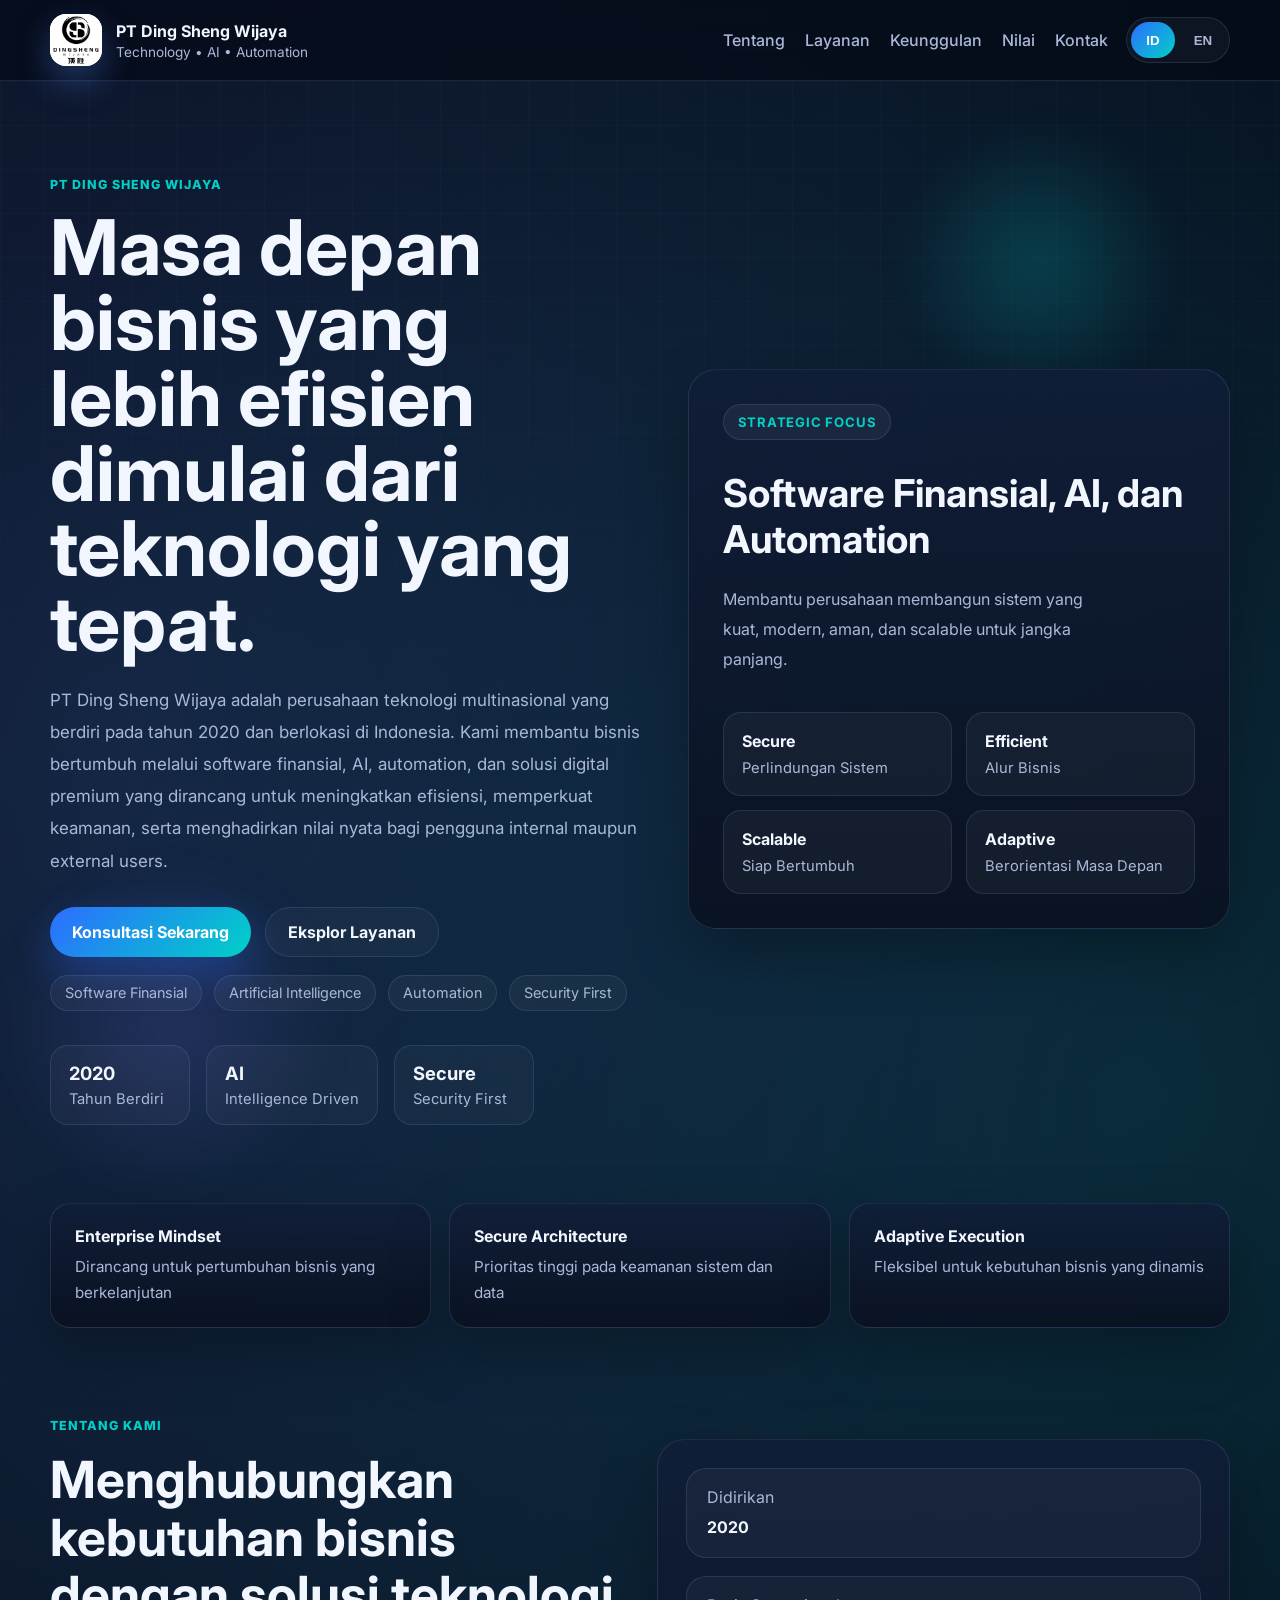
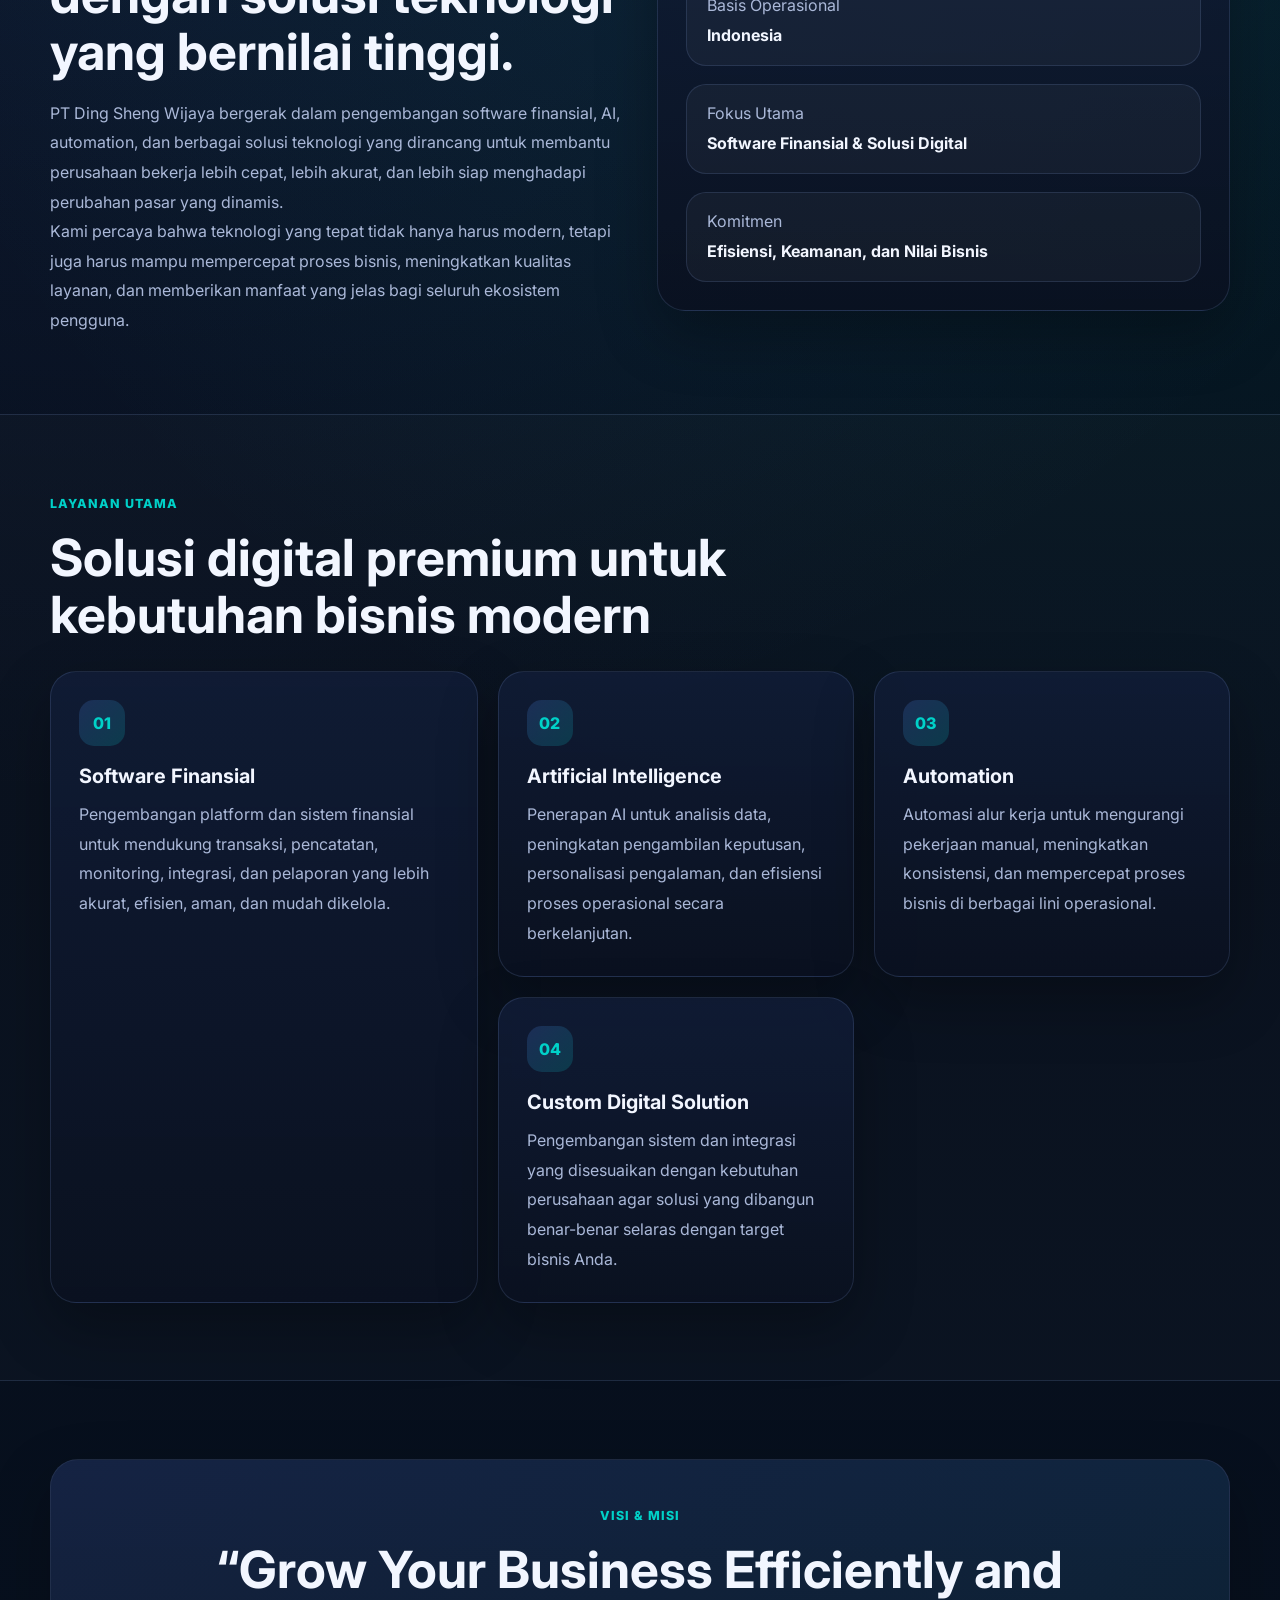
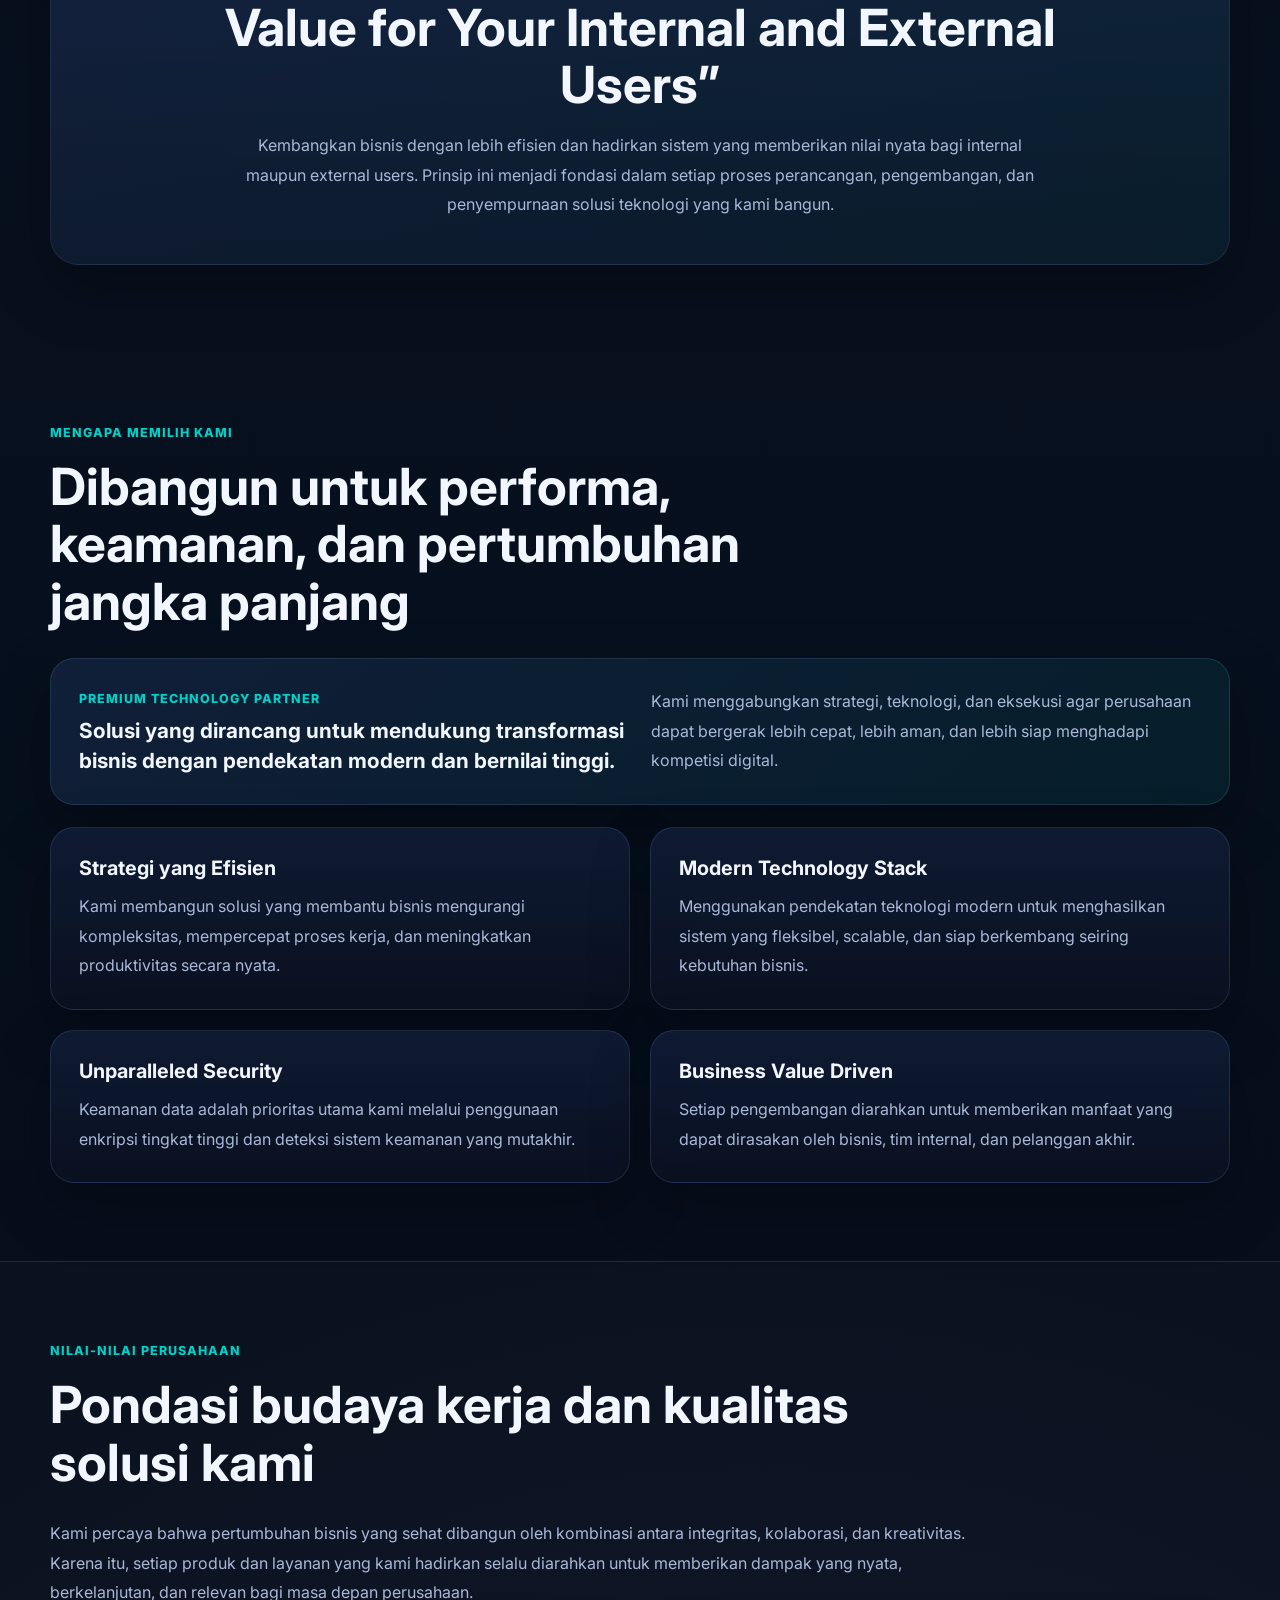
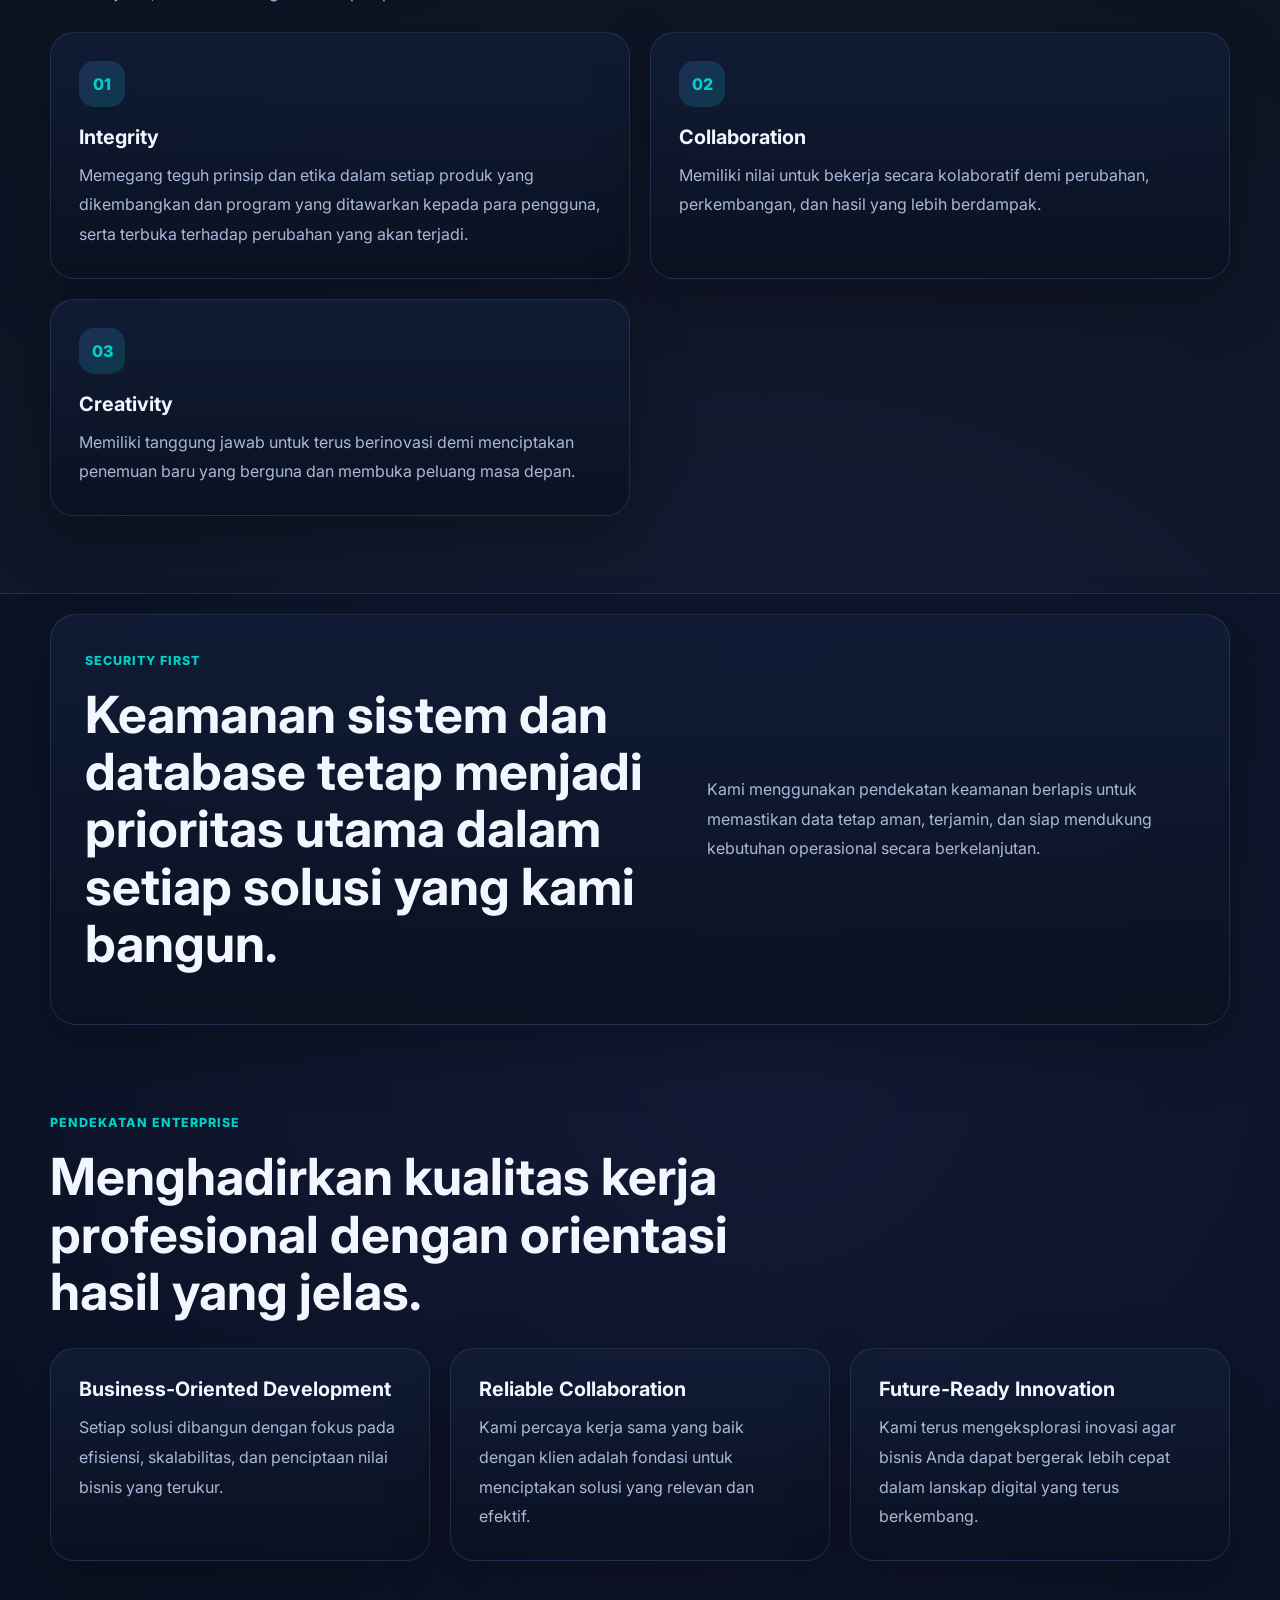
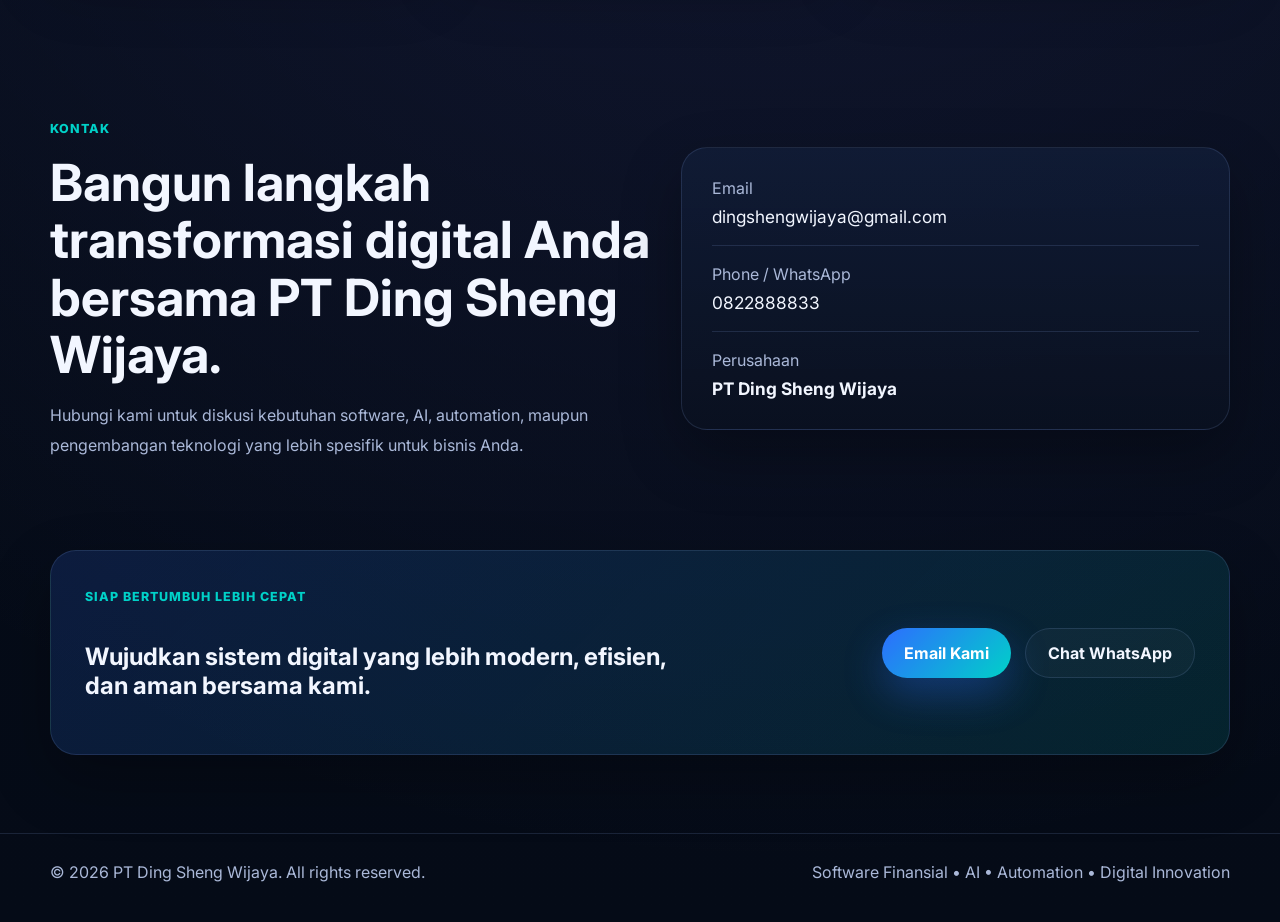
==== index.html @ bf911cd2 "Add mobile hamburger navigation" ====
<!doctype html>
<html lang="id">
<head>
  <meta charset="UTF-8" />
  <meta name="viewport" content="width=device-width, initial-scale=1.0" />
  <title>PT Ding Sheng Wijaya — Solusi Teknologi Modern</title>
  <meta name="description" content="PT Ding Sheng Wijaya adalah perusahaan teknologi multinasional di Indonesia yang menghadirkan software finansial, AI, automation, dan solusi digital premium untuk pertumbuhan bisnis." />
  <link rel="preconnect" href="https://fonts.googleapis.com">
  <link rel="preconnect" href="https://fonts.gstatic.com" crossorigin>
  <link href="https://fonts.googleapis.com/css2?family=Inter:wght@400;500;600;700;800;900&display=swap" rel="stylesheet">
  <link rel="stylesheet" href="./site.css" />
</head>
<body>
  <div class="page-shell">
    <header class="site-header">
      <div class="container nav-wrap">
        <a class="brand" href="#top" aria-label="PT Ding Sheng Wijaya">
          <div class="brand-mark image-mark">
            <img src="./assets/dingsheng%20logo.jpg" alt="Logo PT Ding Sheng Wijaya" />
          </div>
          <div class="brand-copy">
            <strong>PT Ding Sheng Wijaya</strong>
            <span data-i18n="brand.tagline">Technology • AI • Automation</span>
          </div>
        </a>
        <div class="nav-right">
          <button class="menu-toggle" type="button" aria-label="Open menu" aria-expanded="false">☰</button>
          <nav class="nav" id="site-nav">
            <a href="#tentang" data-i18n="nav.about">Tentang</a>
            <a href="#layanan" data-i18n="nav.services">Layanan</a>
            <a href="#keunggulan" data-i18n="nav.advantages">Keunggulan</a>
            <a href="#nilai" data-i18n="nav.values">Nilai</a>
            <a href="#kontak" data-i18n="nav.contact">Kontak</a>
          </nav>
          <div class="lang-switcher" aria-label="Language switcher">
            <button class="lang-btn active" data-lang="id" type="button">ID</button>
            <button class="lang-btn" data-lang="en" type="button">EN</button>
          </div>
        </div>
      </div>
    </header>

    <main id="top">
      <section class="hero-section">
        <div class="orb orb-a"></div>
        <div class="orb orb-b"></div>
        <div class="container hero-grid">
          <div class="hero-copy">
            <span class="section-tag" data-i18n="hero.eyebrow">PT DING SHENG WIJAYA</span>
            <h1 data-i18n="hero.title">Masa depan bisnis yang lebih efisien dimulai dari teknologi yang tepat.</h1>
            <p class="hero-lead" data-i18n="hero.lead">PT Ding Sheng Wijaya adalah perusahaan teknologi multinasional yang berdiri pada tahun 2020 dan berlokasi di Indonesia. Kami membantu bisnis bertumbuh melalui software finansial, AI, automation, dan solusi digital premium yang dirancang untuk meningkatkan efisiensi, memperkuat keamanan, serta menghadirkan nilai nyata bagi pengguna internal maupun external users.</p>
            <div class="hero-actions">
              <a class="btn btn-primary" href="#kontak" data-i18n="hero.ctaPrimary">Konsultasi Sekarang</a>
              <a class="btn btn-secondary" href="#layanan" data-i18n="hero.ctaSecondary">Eksplor Layanan</a>
            </div>
            <div class="trust-strip">
              <span data-i18n="hero.pill1">Software Finansial</span>
              <span data-i18n="hero.pill2">Artificial Intelligence</span>
              <span data-i18n="hero.pill3">Automation</span>
              <span data-i18n="hero.pill4">Security First</span>
            </div>
            <div class="hero-metrics">
              <div class="metric-item"><strong>2020</strong><span data-i18n="hero.metric1">Tahun Berdiri</span></div>
              <div class="metric-item"><strong>AI</strong><span data-i18n="hero.metric2">Intelligence Driven</span></div>
              <div class="metric-item"><strong>Secure</strong><span data-i18n="hero.metric3">Security First</span></div>
            </div>
          </div>
          <div class="hero-visual">
            <div class="hero-visual-panel">
              <div class="visual-badge" data-i18n="hero.visualBadge">Strategic Focus</div>
              <h3 data-i18n="hero.visualTitle">Software Finansial, AI, dan Automation</h3>
              <p data-i18n="hero.visualText">Membantu perusahaan membangun sistem yang kuat, modern, aman, dan scalable untuk jangka panjang.</p>
              <div class="visual-mini-grid">
                <div><strong>Secure</strong><span data-i18n="hero.visual1">System Protection</span></div>
                <div><strong>Efficient</strong><span data-i18n="hero.visual2">Business Flow</span></div>
                <div><strong>Scalable</strong><span data-i18n="hero.visual3">Growth Ready</span></div>
                <div><strong>Adaptive</strong><span data-i18n="hero.visual4">Future Oriented</span></div>
              </div>
            </div>
          </div>
        </div>
      </section>

      <section class="section capability-strip">
        <div class="container capability-grid">
          <div class="capability-item"><strong data-i18n="capability.1.title">Enterprise Mindset</strong><span data-i18n="capability.1.text">Dirancang untuk pertumbuhan bisnis yang berkelanjutan</span></div>
          <div class="capability-item"><strong data-i18n="capability.2.title">Secure Architecture</strong><span data-i18n="capability.2.text">Prioritas tinggi pada keamanan sistem dan data</span></div>
          <div class="capability-item"><strong data-i18n="capability.3.title">Adaptive Execution</strong><span data-i18n="capability.3.text">Fleksibel untuk kebutuhan bisnis yang dinamis</span></div>
        </div>
      </section>

      <section id="tentang" class="section">
        <div class="container about-grid">
          <div class="about-copy">
            <span class="section-tag" data-i18n="about.eyebrow">Tentang Kami</span>
            <h2 data-i18n="about.title">Menghubungkan kebutuhan bisnis dengan solusi teknologi yang bernilai tinggi.</h2>
            <p data-i18n="about.p1">PT Ding Sheng Wijaya bergerak dalam pengembangan software finansial, AI, automation, dan berbagai solusi teknologi yang dirancang untuk membantu perusahaan bekerja lebih cepat, lebih akurat, dan lebih siap menghadapi perubahan pasar yang dinamis.</p>
            <p data-i18n="about.p2">Kami percaya bahwa teknologi yang tepat tidak hanya harus modern, tetapi juga harus mampu mempercepat proses bisnis, meningkatkan kualitas layanan, dan memberikan manfaat yang jelas bagi seluruh ekosistem pengguna.</p>
          </div>
          <div class="about-image-card summary-card">
            <div class="summary-item">
              <span data-i18n="about.summary1.label">Didirikan</span>
              <strong>2020</strong>
            </div>
            <div class="summary-item">
              <span data-i18n="about.summary2.label">Basis Operasional</span>
              <strong data-i18n="about.summary2.value">Indonesia</strong>
            </div>
            <div class="summary-item">
              <span data-i18n="about.summary3.label">Fokus Utama</span>
              <strong data-i18n="about.summary3.value">Software Finansial & Solusi Digital</strong>
            </div>
            <div class="summary-item">
              <span data-i18n="about.summary4.label">Komitmen</span>
              <strong data-i18n="about.summary4.value">Efisiensi, Keamanan, dan Nilai Bisnis</strong>
            </div>
          </div>
        </div>
      </section>

      <section id="layanan" class="section alt-section">
        <div class="container">
          <div class="section-head">
            <span class="section-tag" data-i18n="services.eyebrow">Layanan Utama</span>
            <h2 data-i18n="services.title">Solusi digital premium untuk kebutuhan bisnis modern</h2>
          </div>
          <div class="service-grid detailed-grid">
            <article class="feature-card large">
              <div class="icon-badge">01</div>
              <h3 data-i18n="services.1.title">Software Finansial</h3>
              <p data-i18n="services.1.text">Pengembangan platform dan sistem finansial untuk mendukung transaksi, pencatatan, monitoring, integrasi, dan pelaporan yang lebih akurat, efisien, aman, dan mudah dikelola.</p>
            </article>
            <article class="feature-card">
              <div class="icon-badge">02</div>
              <h3 data-i18n="services.2.title">Artificial Intelligence</h3>
              <p data-i18n="services.2.text">Penerapan AI untuk analisis data, peningkatan pengambilan keputusan, personalisasi pengalaman, dan efisiensi proses operasional secara berkelanjutan.</p>
            </article>
            <article class="feature-card">
              <div class="icon-badge">03</div>
              <h3 data-i18n="services.3.title">Automation</h3>
              <p data-i18n="services.3.text">Automasi alur kerja untuk mengurangi pekerjaan manual, meningkatkan konsistensi, dan mempercepat proses bisnis di berbagai lini operasional.</p>
            </article>
            <article class="feature-card">
              <div class="icon-badge">04</div>
              <h3 data-i18n="services.4.title">Custom Digital Solution</h3>
              <p data-i18n="services.4.text">Pengembangan sistem dan integrasi yang disesuaikan dengan kebutuhan perusahaan agar solusi yang dibangun benar-benar selaras dengan target bisnis Anda.</p>
            </article>
          </div>
        </div>
      </section>

      <section class="section statement-section">
        <div class="container statement-box">
          <span class="section-tag" data-i18n="vision.eyebrow">Visi & Misi</span>
          <h2 data-i18n="vision.title">“Grow Your Business Efficiently and Value for Your Internal and External Users”</h2>
          <p data-i18n="vision.text">Kembangkan bisnis dengan lebih efisien dan hadirkan sistem yang memberikan nilai nyata bagi internal maupun external users. Prinsip ini menjadi fondasi dalam setiap proses perancangan, pengembangan, dan penyempurnaan solusi teknologi yang kami bangun.</p>
        </div>
      </section>

      <section id="keunggulan" class="section">
        <div class="container">
          <div class="section-head">
            <span class="section-tag" data-i18n="why.eyebrow">Mengapa Memilih Kami</span>
            <h2 data-i18n="why.title">Dibangun untuk performa, keamanan, dan pertumbuhan jangka panjang</h2>
          </div>
          <div class="premium-banner">
            <div>
              <span class="mini-label" data-i18n="why.bannerLabel">Premium Technology Partner</span>
              <strong data-i18n="why.bannerTitle">Solusi yang dirancang untuk mendukung transformasi bisnis dengan pendekatan modern dan bernilai tinggi.</strong>
            </div>
            <p data-i18n="why.bannerText">Kami menggabungkan strategi, teknologi, dan eksekusi agar perusahaan dapat bergerak lebih cepat, lebih aman, dan lebih siap menghadapi kompetisi digital.</p>
          </div>
          <div class="advantage-grid">
            <article class="advantage-card">
              <h3 data-i18n="why.1.title">Strategi yang Efisien</h3>
              <p data-i18n="why.1.text">Kami membangun solusi yang membantu bisnis mengurangi kompleksitas, mempercepat proses kerja, dan meningkatkan produktivitas secara nyata.</p>
            </article>
            <article class="advantage-card">
              <h3 data-i18n="why.2.title">Modern Technology Stack</h3>
              <p data-i18n="why.2.text">Menggunakan pendekatan teknologi modern untuk menghasilkan sistem yang fleksibel, scalable, dan siap berkembang seiring kebutuhan bisnis.</p>
            </article>
            <article class="advantage-card">
              <h3 data-i18n="why.3.title">Unparalleled Security</h3>
              <p data-i18n="why.3.text">Keamanan data adalah prioritas utama kami melalui penggunaan enkripsi tingkat tinggi dan deteksi sistem keamanan yang mutakhir.</p>
            </article>
            <article class="advantage-card">
              <h3 data-i18n="why.4.title">Business Value Driven</h3>
              <p data-i18n="why.4.text">Setiap pengembangan diarahkan untuk memberikan manfaat yang dapat dirasakan oleh bisnis, tim internal, dan pelanggan akhir.</p>
            </article>
          </div>
        </div>
      </section>

      <section id="nilai" class="section alt-section">
        <div class="container">
          <div class="section-head">
            <span class="section-tag" data-i18n="values.eyebrow">Nilai-Nilai Perusahaan</span>
            <h2 data-i18n="values.title">Pondasi budaya kerja dan kualitas solusi kami</h2>
          </div>
          <div class="narrative-block">
            <p data-i18n="values.intro">Kami percaya bahwa pertumbuhan bisnis yang sehat dibangun oleh kombinasi antara integritas, kolaborasi, dan kreativitas. Karena itu, setiap produk dan layanan yang kami hadirkan selalu diarahkan untuk memberikan dampak yang nyata, berkelanjutan, dan relevan bagi masa depan perusahaan.</p>
          </div>
          <div class="value-grid">
            <article class="value-panel">
              <div class="value-label">01</div>
              <h3>Integrity</h3>
              <p data-i18n="values.1.text">Memegang teguh prinsip dan etika dalam setiap produk yang dikembangkan dan program yang ditawarkan kepada para pengguna, serta terbuka terhadap perubahan yang akan terjadi.</p>
            </article>
            <article class="value-panel">
              <div class="value-label">02</div>
              <h3>Collaboration</h3>
              <p data-i18n="values.2.text">Memiliki nilai untuk bekerja secara kolaboratif demi perubahan, perkembangan, dan hasil yang lebih berdampak.</p>
            </article>
            <article class="value-panel">
              <div class="value-label">03</div>
              <h3>Creativity</h3>
              <p data-i18n="values.3.text">Memiliki tanggung jawab untuk terus berinovasi demi menciptakan penemuan baru yang berguna dan membuka peluang masa depan.</p>
            </article>
          </div>
        </div>
      </section>

      <section class="section security-band">
        <div class="container security-box">
          <div>
            <span class="section-tag" data-i18n="security.eyebrow">Security First</span>
            <h2 data-i18n="security.title">Keamanan sistem dan database tetap menjadi prioritas utama dalam setiap solusi yang kami bangun.</h2>
          </div>
          <p data-i18n="security.text">Kami menggunakan pendekatan keamanan berlapis untuk memastikan data tetap aman, terjamin, dan siap mendukung kebutuhan operasional secara berkelanjutan.</p>
        </div>
      </section>

      <section class="section enterprise-section">
        <div class="container enterprise-shell">
          <div class="section-head narrow">
            <span class="section-tag" data-i18n="enterprise.eyebrow">Pendekatan Enterprise</span>
            <h2 data-i18n="enterprise.title">Menghadirkan kualitas kerja profesional dengan orientasi hasil yang jelas.</h2>
          </div>
          <div class="enterprise-grid">
            <article class="enterprise-card">
              <h3 data-i18n="enterprise.1.title">Business-Oriented Development</h3>
              <p data-i18n="enterprise.1.text">Setiap solusi dibangun dengan fokus pada efisiensi, skalabilitas, dan penciptaan nilai bisnis yang terukur.</p>
            </article>
            <article class="enterprise-card">
              <h3 data-i18n="enterprise.2.title">Reliable Collaboration</h3>
              <p data-i18n="enterprise.2.text">Kami percaya kerja sama yang baik dengan klien adalah fondasi untuk menciptakan solusi yang relevan dan efektif.</p>
            </article>
            <article class="enterprise-card">
              <h3 data-i18n="enterprise.3.title">Future-Ready Innovation</h3>
              <p data-i18n="enterprise.3.text">Kami terus mengeksplorasi inovasi agar bisnis Anda dapat bergerak lebih cepat dalam lanskap digital yang terus berkembang.</p>
            </article>
          </div>
        </div>
      </section>

      <section id="kontak" class="section contact-section">
        <div class="container contact-shell">
          <div class="contact-copy">
            <span class="section-tag" data-i18n="contact.eyebrow">Kontak</span>
            <h2 data-i18n="contact.title">Bangun langkah transformasi digital Anda bersama PT Ding Sheng Wijaya.</h2>
            <p data-i18n="contact.text">Hubungi kami untuk diskusi kebutuhan software, AI, automation, maupun pengembangan teknologi yang lebih spesifik untuk bisnis Anda.</p>
          </div>
          <div class="contact-panel">
            <div class="contact-row">
              <span data-i18n="contact.email">Email</span>
              <a href="mailto:dingshengwijaya@gmail.com">dingshengwijaya@gmail.com</a>
            </div>
            <div class="contact-row">
              <span data-i18n="contact.phone">Phone / WhatsApp</span>
              <a href="https://wa.me/62822888833" target="_blank" rel="noopener noreferrer">0822888833</a>
            </div>
            <div class="contact-row">
              <span data-i18n="contact.company">Perusahaan</span>
              <strong>PT Ding Sheng Wijaya</strong>
            </div>
          </div>
        </div>
      </section>

      <section class="section final-cta">
        <div class="container final-cta-box">
          <div>
            <span class="section-tag" data-i18n="cta.eyebrow">Siap Bertumbuh Lebih Cepat</span>
            <h2 data-i18n="cta.title">Wujudkan sistem digital yang lebih modern, efisien, dan aman bersama kami.</h2>
          </div>
          <div class="final-cta-actions">
            <a class="btn btn-primary" href="mailto:dingshengwijaya@gmail.com" data-i18n="cta.email">Email Kami</a>
            <a class="btn btn-secondary" href="https://wa.me/62822888833" target="_blank" rel="noopener noreferrer" data-i18n="cta.whatsapp">Chat WhatsApp</a>
          </div>
        </div>
      </section>
    </main>

    <footer class="site-footer">
      <div class="container footer-wrap">
        <p>© 2026 PT Ding Sheng Wijaya. All rights reserved.</p>
        <p data-i18n="footer.text">Software Finansial • AI • Automation • Digital Innovation</p>
      </div>
    </footer>
  </div>

  <script>
    const translations = {
      id: {
        'brand.tagline': 'Technology • AI • Automation',
        'nav.about': 'Tentang', 'nav.services': 'Layanan', 'nav.advantages': 'Keunggulan', 'nav.values': 'Nilai', 'nav.contact': 'Kontak',
        'hero.eyebrow': 'PT DING SHENG WIJAYA',
        'hero.title': 'Masa depan bisnis yang lebih efisien dimulai dari teknologi yang tepat.',
        'hero.lead': 'PT Ding Sheng Wijaya adalah perusahaan teknologi multinasional yang berdiri pada tahun 2020 dan berlokasi di Indonesia. Kami membantu bisnis bertumbuh melalui software finansial, AI, automation, dan solusi digital premium yang dirancang untuk meningkatkan efisiensi, memperkuat keamanan, serta menghadirkan nilai nyata bagi pengguna internal maupun external users.',
        'hero.ctaPrimary': 'Konsultasi Sekarang', 'hero.ctaSecondary': 'Eksplor Layanan',
        'hero.pill1': 'Software Finansial', 'hero.pill2': 'Artificial Intelligence', 'hero.pill3': 'Automation', 'hero.pill4': 'Security First',
        'hero.metric1': 'Tahun Berdiri', 'hero.metric2': 'Intelligence Driven', 'hero.metric3': 'Security First',
        'hero.visualBadge': 'Strategic Focus', 'hero.visualTitle': 'Software Finansial, AI, dan Automation', 'hero.visualText': 'Membantu perusahaan membangun sistem yang kuat, modern, aman, dan scalable untuk jangka panjang.',
        'hero.visual1': 'Perlindungan Sistem', 'hero.visual2': 'Alur Bisnis', 'hero.visual3': 'Siap Bertumbuh', 'hero.visual4': 'Berorientasi Masa Depan',
        'capability.1.title': 'Enterprise Mindset', 'capability.1.text': 'Dirancang untuk pertumbuhan bisnis yang berkelanjutan',
        'capability.2.title': 'Secure Architecture', 'capability.2.text': 'Prioritas tinggi pada keamanan sistem dan data',
        'capability.3.title': 'Adaptive Execution', 'capability.3.text': 'Fleksibel untuk kebutuhan bisnis yang dinamis',
        'about.eyebrow': 'Tentang Kami', 'about.title': 'Menghubungkan kebutuhan bisnis dengan solusi teknologi yang bernilai tinggi.',
        'about.p1': 'PT Ding Sheng Wijaya bergerak dalam pengembangan software finansial, AI, automation, dan berbagai solusi teknologi yang dirancang untuk membantu perusahaan bekerja lebih cepat, lebih akurat, dan lebih siap menghadapi perubahan pasar yang dinamis.',
        'about.p2': 'Kami percaya bahwa teknologi yang tepat tidak hanya harus modern, tetapi juga harus mampu mempercepat proses bisnis, meningkatkan kualitas layanan, dan memberikan manfaat yang jelas bagi seluruh ekosistem pengguna.',
        'about.summary1.label': 'Didirikan', 'about.summary2.label': 'Basis Operasional', 'about.summary2.value': 'Indonesia', 'about.summary3.label': 'Fokus Utama', 'about.summary3.value': 'Software Finansial & Solusi Digital', 'about.summary4.label': 'Komitmen', 'about.summary4.value': 'Efisiensi, Keamanan, dan Nilai Bisnis',
        'services.eyebrow': 'Layanan Utama', 'services.title': 'Solusi digital premium untuk kebutuhan bisnis modern',
        'services.1.title': 'Software Finansial', 'services.1.text': 'Pengembangan platform dan sistem finansial untuk mendukung transaksi, pencatatan, monitoring, integrasi, dan pelaporan yang lebih akurat, efisien, aman, dan mudah dikelola.',
        'services.2.title': 'Artificial Intelligence', 'services.2.text': 'Penerapan AI untuk analisis data, peningkatan pengambilan keputusan, personalisasi pengalaman, dan efisiensi proses operasional secara berkelanjutan.',
        'services.3.title': 'Automation', 'services.3.text': 'Automasi alur kerja untuk mengurangi pekerjaan manual, meningkatkan konsistensi, dan mempercepat proses bisnis di berbagai lini operasional.',
        'services.4.title': 'Custom Digital Solution', 'services.4.text': 'Pengembangan sistem dan integrasi yang disesuaikan dengan kebutuhan perusahaan agar solusi yang dibangun benar-benar selaras dengan target bisnis Anda.',
        'vision.eyebrow': 'Visi & Misi', 'vision.title': '“Grow Your Business Efficiently and Value for Your Internal and External Users”', 'vision.text': 'Kembangkan bisnis dengan lebih efisien dan hadirkan sistem yang memberikan nilai nyata bagi internal maupun external users. Prinsip ini menjadi fondasi dalam setiap proses perancangan, pengembangan, dan penyempurnaan solusi teknologi yang kami bangun.',
        'why.eyebrow': 'Mengapa Memilih Kami', 'why.title': 'Dibangun untuk performa, keamanan, dan pertumbuhan jangka panjang', 'why.bannerLabel': 'Premium Technology Partner', 'why.bannerTitle': 'Solusi yang dirancang untuk mendukung transformasi bisnis dengan pendekatan modern dan bernilai tinggi.', 'why.bannerText': 'Kami menggabungkan strategi, teknologi, dan eksekusi agar perusahaan dapat bergerak lebih cepat, lebih aman, dan lebih siap menghadapi kompetisi digital.',
        'why.1.title': 'Strategi yang Efisien', 'why.1.text': 'Kami membangun solusi yang membantu bisnis mengurangi kompleksitas, mempercepat proses kerja, dan meningkatkan produktivitas secara nyata.',
        'why.2.title': 'Modern Technology Stack', 'why.2.text': 'Menggunakan pendekatan teknologi modern untuk menghasilkan sistem yang fleksibel, scalable, dan siap berkembang seiring kebutuhan bisnis.',
        'why.3.title': 'Unparalleled Security', 'why.3.text': 'Keamanan data adalah prioritas utama kami melalui penggunaan enkripsi tingkat tinggi dan deteksi sistem keamanan yang mutakhir.',
        'why.4.title': 'Business Value Driven', 'why.4.text': 'Setiap pengembangan diarahkan untuk memberikan manfaat yang dapat dirasakan oleh bisnis, tim internal, dan pelanggan akhir.',
        'values.eyebrow': 'Nilai-Nilai Perusahaan', 'values.title': 'Pondasi budaya kerja dan kualitas solusi kami', 'values.intro': 'Kami percaya bahwa pertumbuhan bisnis yang sehat dibangun oleh kombinasi antara integritas, kolaborasi, dan kreativitas. Karena itu, setiap produk dan layanan yang kami hadirkan selalu diarahkan untuk memberikan dampak yang nyata, berkelanjutan, dan relevan bagi masa depan perusahaan.',
        'values.1.text': 'Memegang teguh prinsip dan etika dalam setiap produk yang dikembangkan dan program yang ditawarkan kepada para pengguna, serta terbuka terhadap perubahan yang akan terjadi.',
        'values.2.text': 'Memiliki nilai untuk bekerja secara kolaboratif demi perubahan, perkembangan, dan hasil yang lebih berdampak.',
        'values.3.text': 'Memiliki tanggung jawab untuk terus berinovasi demi menciptakan penemuan baru yang berguna dan membuka peluang masa depan.',
        'security.eyebrow': 'Security First', 'security.title': 'Keamanan sistem dan database tetap menjadi prioritas utama dalam setiap solusi yang kami bangun.', 'security.text': 'Kami menggunakan pendekatan keamanan berlapis untuk memastikan data tetap aman, terjamin, dan siap mendukung kebutuhan operasional secara berkelanjutan.',
        'enterprise.eyebrow': 'Pendekatan Enterprise', 'enterprise.title': 'Menghadirkan kualitas kerja profesional dengan orientasi hasil yang jelas.',
        'enterprise.1.title': 'Business-Oriented Development', 'enterprise.1.text': 'Setiap solusi dibangun dengan fokus pada efisiensi, skalabilitas, dan penciptaan nilai bisnis yang terukur.',
        'enterprise.2.title': 'Reliable Collaboration', 'enterprise.2.text': 'Kami percaya kerja sama yang baik dengan klien adalah fondasi untuk menciptakan solusi yang relevan dan efektif.',
        'enterprise.3.title': 'Future-Ready Innovation', 'enterprise.3.text': 'Kami terus mengeksplorasi inovasi agar bisnis Anda dapat bergerak lebih cepat dalam lanskap digital yang terus berkembang.',
        'contact.eyebrow': 'Kontak', 'contact.title': 'Bangun langkah transformasi digital Anda bersama PT Ding Sheng Wijaya.', 'contact.text': 'Hubungi kami untuk diskusi kebutuhan software, AI, automation, maupun pengembangan teknologi yang lebih spesifik untuk bisnis Anda.', 'contact.email': 'Email', 'contact.phone': 'Phone / WhatsApp', 'contact.company': 'Perusahaan',
        'cta.eyebrow': 'Siap Bertumbuh Lebih Cepat', 'cta.title': 'Wujudkan sistem digital yang lebih modern, efisien, dan aman bersama kami.', 'cta.email': 'Email Kami', 'cta.whatsapp': 'Chat WhatsApp',
        'footer.text': 'Software Finansial • AI • Automation • Digital Innovation'
      },
      en: {
        'brand.tagline': 'Technology • AI • Automation',
        'nav.about': 'About', 'nav.services': 'Services', 'nav.advantages': 'Advantages', 'nav.values': 'Values', 'nav.contact': 'Contact',
        'hero.eyebrow': 'PT DING SHENG WIJAYA',
        'hero.title': 'A more efficient business future starts with the right technology.',
        'hero.lead': 'PT Ding Sheng Wijaya is a multinational technology company founded in 2020 and based in Indonesia. We help businesses grow through financial software, AI, automation, and premium digital solutions designed to improve efficiency, strengthen security, and deliver real value for internal and external users.',
        'hero.ctaPrimary': 'Consult Now', 'hero.ctaSecondary': 'Explore Services',
        'hero.pill1': 'Financial Software', 'hero.pill2': 'Artificial Intelligence', 'hero.pill3': 'Automation', 'hero.pill4': 'Security First',
        'hero.metric1': 'Founded', 'hero.metric2': 'Intelligence Driven', 'hero.metric3': 'Security First',
        'hero.visualBadge': 'Strategic Focus', 'hero.visualTitle': 'Financial Software, AI, and Automation', 'hero.visualText': 'Helping companies build strong, modern, secure, and scalable systems for long-term growth.',
        'hero.visual1': 'System Protection', 'hero.visual2': 'Business Flow', 'hero.visual3': 'Growth Ready', 'hero.visual4': 'Future Oriented',
        'capability.1.title': 'Enterprise Mindset', 'capability.1.text': 'Designed for sustainable business growth',
        'capability.2.title': 'Secure Architecture', 'capability.2.text': 'High priority on system and data security',
        'capability.3.title': 'Adaptive Execution', 'capability.3.text': 'Flexible for dynamic business needs',
        'about.eyebrow': 'About Us', 'about.title': 'Connecting business needs with high-value technology solutions.',
        'about.p1': 'PT Ding Sheng Wijaya focuses on developing financial software, AI, automation, and various technology solutions designed to help companies work faster, more accurately, and stay ready for dynamic market changes.',
        'about.p2': 'We believe the right technology should not only look modern, but also accelerate business processes, improve service quality, and deliver clear benefits across the entire user ecosystem.',
        'about.summary1.label': 'Established', 'about.summary2.label': 'Operational Base', 'about.summary2.value': 'Indonesia', 'about.summary3.label': 'Core Focus', 'about.summary3.value': 'Financial Software & Digital Solutions', 'about.summary4.label': 'Commitment', 'about.summary4.value': 'Efficiency, Security, and Business Value',
        'services.eyebrow': 'Core Services', 'services.title': 'Premium digital solutions for modern business needs',
        'services.1.title': 'Financial Software', 'services.1.text': 'Development of financial platforms and systems to support transactions, records, monitoring, integration, and reporting with greater accuracy, efficiency, security, and manageability.',
        'services.2.title': 'Artificial Intelligence', 'services.2.text': 'Application of AI for data analysis, better decision-making, personalized experiences, and sustainable operational efficiency.',
        'services.3.title': 'Automation', 'services.3.text': 'Workflow automation to reduce manual work, improve consistency, and accelerate business processes across operational lines.',
        'services.4.title': 'Custom Digital Solution', 'services.4.text': 'System development and integrations tailored to your company’s needs so that the solutions built are fully aligned with your business goals.',
        'vision.eyebrow': 'Vision & Mission', 'vision.title': '“Grow Your Business Efficiently and Value for Your Internal and External Users”', 'vision.text': 'Grow your business more efficiently and provide systems that create real value for both internal and external users. This principle is the foundation of every technology solution we design, develop, and refine.',
        'why.eyebrow': 'Why Choose Us', 'why.title': 'Built for performance, security, and long-term growth', 'why.bannerLabel': 'Premium Technology Partner', 'why.bannerTitle': 'Solutions designed to support business transformation with a modern and high-value approach.', 'why.bannerText': 'We combine strategy, technology, and execution so companies can move faster, safer, and with greater confidence in digital competition.',
        'why.1.title': 'Efficient Strategy', 'why.1.text': 'We build solutions that help businesses reduce complexity, accelerate workflows, and improve productivity in a measurable way.',
        'why.2.title': 'Modern Technology Stack', 'why.2.text': 'Using modern technology approaches to deliver flexible, scalable systems that grow with business needs.',
        'why.3.title': 'Unparalleled Security', 'why.3.text': 'Data security is our top priority through high-level encryption and advanced security system detection.',
        'why.4.title': 'Business Value Driven', 'why.4.text': 'Every development is aimed at delivering benefits that can be felt by the business, internal teams, and end customers.',
        'values.eyebrow': 'Company Values', 'values.title': 'The foundation of our work culture and solution quality', 'values.intro': 'We believe healthy business growth is built through the combination of integrity, collaboration, and creativity. That is why every product and service we deliver is directed toward creating real, sustainable, and future-relevant impact.',
        'values.1.text': 'Upholding principles and ethics in every product we develop and every program we offer to users, while remaining open to change.',
        'values.2.text': 'Working collaboratively to drive change, progress, and more meaningful outcomes.',
        'values.3.text': 'Continuously innovating to create new, useful discoveries and unlock future opportunities.',
        'security.eyebrow': 'Security First', 'security.title': 'System and database security remain a top priority in every solution we build.', 'security.text': 'We use a layered security approach to ensure data remains safe, protected, and ready to support long-term operational needs.',
        'enterprise.eyebrow': 'Enterprise Approach', 'enterprise.title': 'Delivering professional quality with clear result-oriented execution.',
        'enterprise.1.title': 'Business-Oriented Development', 'enterprise.1.text': 'Every solution is built with a focus on efficiency, scalability, and measurable business value creation.',
        'enterprise.2.title': 'Reliable Collaboration', 'enterprise.2.text': 'We believe strong collaboration with clients is the foundation for creating relevant and effective solutions.',
        'enterprise.3.title': 'Future-Ready Innovation', 'enterprise.3.text': 'We continuously explore innovation so your business can move faster in an ever-evolving digital landscape.',
        'contact.eyebrow': 'Contact', 'contact.title': 'Build your digital transformation journey with PT Ding Sheng Wijaya.', 'contact.text': 'Contact us to discuss software, AI, automation, or more specific technology development needs for your business.', 'contact.email': 'Email', 'contact.phone': 'Phone / WhatsApp', 'contact.company': 'Company',
        'cta.eyebrow': 'Ready to Grow Faster', 'cta.title': 'Build more modern, efficient, and secure digital systems with us.', 'cta.email': 'Email Us', 'cta.whatsapp': 'Chat WhatsApp',
        'footer.text': 'Financial Software • AI • Automation • Digital Innovation'
      }
    };

    function applyLanguage(lang) {
      const dict = translations[lang] || translations.id;
      document.documentElement.lang = lang;
      document.querySelectorAll('[data-i18n]').forEach((el) => {
        const key = el.getAttribute('data-i18n');
        if (dict[key]) el.textContent = dict[key];
      });
      document.querySelectorAll('.lang-btn').forEach((btn) => {
        btn.classList.toggle('active', btn.dataset.lang === lang);
      });
      localStorage.setItem('site-lang', lang);
    }

    const savedLang = localStorage.getItem('site-lang') || 'id';
    applyLanguage(savedLang);
    document.querySelectorAll('.lang-btn').forEach((btn) => {
      btn.addEventListener('click', () => applyLanguage(btn.dataset.lang));
    });

    const menuToggle = document.querySelector('.menu-toggle');
    const nav = document.querySelector('.nav');
    if (menuToggle && nav) {
      menuToggle.addEventListener('click', () => {
        const open = nav.classList.toggle('open');
        menuToggle.setAttribute('aria-expanded', open ? 'true' : 'false');
      });
      nav.querySelectorAll('a').forEach((link) => {
        link.addEventListener('click', () => {
          nav.classList.remove('open');
          menuToggle.setAttribute('aria-expanded', 'false');
        });
      });
    }
  </script>
</body>
</html>
---- site.css ----
:root {
  --bg: #050b17;
  --bg-soft: #0b1428;
  --panel: rgba(12, 19, 37, 0.76);
  --panel-strong: #111d38;
  --line: rgba(140, 169, 227, 0.16);
  --text: #f2f6ff;
  --muted: #aab8d8;
  --primary: #5a8cff;
  --primary-2: #2d6dff;
  --teal: #00d1c8;
  --purple: #7a73ff;
  --shadow: 0 24px 60px rgba(0, 0, 0, 0.28);
}
* { box-sizing: border-box; }
html { scroll-behavior: smooth; }
body {
  margin: 0;
  font-family: 'Inter', system-ui, -apple-system, BlinkMacSystemFont, 'Segoe UI', sans-serif;
  color: var(--text);
  background:
    radial-gradient(circle at 10% 10%, rgba(90, 140, 255, 0.18), transparent 25%),
    radial-gradient(circle at 90% 15%, rgba(0, 209, 200, 0.13), transparent 22%),
    radial-gradient(circle at 60% 80%, rgba(122, 115, 255, 0.12), transparent 24%),
    linear-gradient(180deg, #040914 0%, #07101e 45%, #050b17 100%);
}
a { color: inherit; }
img { display: block; max-width: 100%; }
.page-shell { overflow: hidden; }
.container {
  width: min(1180px, calc(100% - 40px));
  margin: 0 auto;
}
body, p, li, a, span, strong {
  -webkit-font-smoothing: antialiased;
  text-rendering: optimizeLegibility;
}
.site-header {
  position: sticky;
  top: 0;
  z-index: 80;
  background: rgba(5, 11, 23, 0.72);
  backdrop-filter: blur(18px);
  border-bottom: 1px solid var(--line);
}
.nav-wrap {
  min-height: 80px;
  display: flex;
  align-items: center;
  justify-content: space-between;
  gap: 24px;
}
.brand {
  display: flex;
  align-items: center;
  gap: 14px;
  text-decoration: none;
}
.brand-mark {
  width: 52px;
  height: 52px;
  border-radius: 16px;
  display: grid;
  place-items: center;
  font-weight: 900;
  letter-spacing: 0.08em;
  background: linear-gradient(135deg, var(--primary), var(--teal));
  box-shadow: 0 14px 34px rgba(90, 140, 255, 0.35);
  overflow: hidden;
}
.image-mark {
  background: rgba(255,255,255,0.98);
}
.image-mark img {
  width: 100%;
  height: 100%;
  object-fit: cover;
}
.brand-copy strong {
  display: block;
  font-size: 1rem;
}
.brand-copy span {
  display: block;
  color: var(--muted);
  font-size: 0.85rem;
  margin-top: 3px;
}
.nav-right {
  display: flex;
  align-items: center;
  gap: 18px;
  flex-wrap: wrap;
}
.menu-toggle {
  display: none;
  min-width: 46px;
  height: 42px;
  border-radius: 12px;
  border: 1px solid var(--line);
  background: rgba(255,255,255,0.04);
  color: var(--text);
  font-size: 1.2rem;
  cursor: pointer;
}
.nav {
  display: flex;
  flex-wrap: wrap;
  gap: 20px;
}
.nav a {
  color: var(--muted);
  text-decoration: none;
  font-weight: 500;
}
.nav a:hover { color: var(--text); }
.lang-switcher {
  display: inline-flex;
  align-items: center;
  gap: 6px;
  padding: 4px;
  border-radius: 999px;
  background: rgba(255,255,255,0.04);
  border: 1px solid var(--line);
}
.lang-btn {
  border: 0;
  background: transparent;
  color: var(--muted);
  min-width: 44px;
  min-height: 36px;
  border-radius: 999px;
  font-weight: 700;
  cursor: pointer;
}
.lang-btn.active {
  background: linear-gradient(135deg, var(--primary-2), var(--teal));
  color: white;
}
.section-tag {
  display: inline-flex;
  align-items: center;
  gap: 10px;
  margin-bottom: 18px;
  color: var(--teal);
  text-transform: uppercase;
  letter-spacing: 0.08em;
  font-size: 0.78rem;
  font-weight: 800;
}
.hero-section {
  position: relative;
  padding: 92px 0 72px;
}
.orb {
  position: absolute;
  border-radius: 999px;
  filter: blur(18px);
  pointer-events: none;
}
.orb-a {
  width: 280px;
  height: 280px;
  top: 40px;
  right: 8%;
  background: radial-gradient(circle, rgba(0,209,200,0.2), transparent 70%);
}
.orb-b {
  width: 340px;
  height: 340px;
  bottom: 0;
  left: 0;
  background: radial-gradient(circle, rgba(122,115,255,0.16), transparent 70%);
}
.hero-section::before {
  content: '';
  position: absolute;
  inset: 0;
  background:
    linear-gradient(90deg, rgba(255,255,255,0.04) 1px, transparent 1px),
    linear-gradient(rgba(255,255,255,0.04) 1px, transparent 1px);
  background-size: 44px 44px;
  mask-image: linear-gradient(180deg, rgba(0,0,0,0.55), transparent 90%);
  pointer-events: none;
}
.hero-grid {
  position: relative;
  display: grid;
  grid-template-columns: 1.05fr 0.95fr;
  gap: 38px;
  align-items: center;
}
.hero-copy h1 {
  margin: 0 0 22px;
  font-size: clamp(2.9rem, 6vw, 5.5rem);
  line-height: 0.98;
  max-width: 11ch;
}
.hero-lead {
  max-width: 720px;
  color: var(--muted);
  font-size: 1.06rem;
  line-height: 1.9;
}
.hero-actions {
  display: flex;
  gap: 14px;
  flex-wrap: wrap;
  margin-top: 30px;
}
.trust-strip {
  display: flex;
  gap: 12px;
  flex-wrap: wrap;
  margin-top: 18px;
}
.trust-strip span {
  display: inline-flex;
  align-items: center;
  min-height: 36px;
  padding: 0 14px;
  border-radius: 999px;
  background: rgba(255,255,255,0.04);
  border: 1px solid var(--line);
  color: var(--muted);
  font-size: 0.9rem;
}
.btn {
  min-height: 50px;
  padding: 0 22px;
  border-radius: 999px;
  display: inline-flex;
  align-items: center;
  justify-content: center;
  text-decoration: none;
  font-weight: 700;
  transition: transform 0.18s ease, opacity 0.18s ease;
}
.btn:hover { transform: translateY(-1px); }
.btn-primary {
  color: white;
  background: linear-gradient(135deg, var(--primary-2), var(--teal));
  box-shadow: 0 16px 40px rgba(45, 109, 255, 0.32);
}
.btn-secondary {
  border: 1px solid var(--line);
  background: rgba(255,255,255,0.03);
  color: var(--text);
}
.hero-metrics {
  display: flex;
  gap: 16px;
  flex-wrap: wrap;
  margin-top: 34px;
}
.metric-item {
  min-width: 140px;
  padding: 16px 18px;
  border-radius: 18px;
  background: rgba(255,255,255,0.03);
  border: 1px solid var(--line);
}
.metric-item strong {
  display: block;
  font-size: 1.15rem;
  margin-bottom: 4px;
}
.metric-item span {
  color: var(--muted);
  font-size: 0.92rem;
}
.hero-visual {
  position: relative;
}
.hero-visual-panel {
  min-height: 560px;
  border-radius: 28px;
  padding: 34px;
  display: flex;
  flex-direction: column;
  justify-content: space-between;
  background:
    radial-gradient(circle at top right, rgba(0,209,200,0.12), transparent 28%),
    radial-gradient(circle at bottom left, rgba(122,115,255,0.12), transparent 28%),
    linear-gradient(180deg, rgba(17, 29, 56, 0.88), rgba(10, 17, 32, 0.94));
}
.visual-badge {
  display: inline-flex;
  align-items: center;
  width: fit-content;
  min-height: 36px;
  padding: 0 14px;
  border-radius: 999px;
  background: rgba(255,255,255,0.05);
  border: 1px solid var(--line);
  color: var(--teal);
  font-size: 0.82rem;
  font-weight: 700;
  letter-spacing: 0.06em;
  text-transform: uppercase;
}
.hero-visual-panel h3 {
  margin: 18px 0 12px;
  font-size: clamp(1.8rem, 3vw, 2.5rem);
  line-height: 1.2;
}
.hero-visual-panel p {
  margin: 0;
  color: var(--muted);
  line-height: 1.85;
  max-width: 36ch;
}
.visual-mini-grid {
  display: grid;
  grid-template-columns: 1fr 1fr;
  gap: 14px;
  margin-top: 26px;
}
.visual-mini-grid div {
  padding: 18px;
  border-radius: 18px;
  background: rgba(255,255,255,0.04);
  border: 1px solid var(--line);
}
.visual-mini-grid strong {
  display: block;
  margin-bottom: 6px;
}
.visual-mini-grid span {
  color: var(--muted);
  font-size: 0.92rem;
}
.feature-card,
.advantage-card,
.value-panel,
.statement-box,
.security-box,
.contact-panel,
.enterprise-card,
.capability-item,
.about-image-card,
.final-cta-box,
.premium-banner,
.hero-visual-panel {
  background: linear-gradient(180deg, rgba(17, 29, 56, 0.82), rgba(10, 17, 32, 0.9));
  border: 1px solid var(--line);
  box-shadow: var(--shadow);
}
.hero-overlay-card {
  position: absolute;
  left: 24px;
  bottom: 24px;
  max-width: 360px;
  padding: 24px;
  border-radius: 24px;
  backdrop-filter: blur(10px);
}
.hero-overlay-card span {
  display: block;
  color: var(--teal);
  font-size: 0.78rem;
  text-transform: uppercase;
  letter-spacing: 0.08em;
  margin-bottom: 10px;
}
.hero-overlay-card strong {
  display: block;
  font-size: 1.4rem;
  line-height: 1.3;
  margin-bottom: 10px;
}
.hero-overlay-card p,
.feature-card p,
.advantage-card p,
.value-panel p,
.statement-box p,
.security-box p,
.contact-copy p,
.enterprise-card p,
.premium-banner p,
.narrative-block p,
.about-copy p {
  margin: 0;
  color: var(--muted);
  line-height: 1.85;
}
.section {
  padding: 78px 0;
}
.capability-strip {
  padding-top: 6px;
  padding-bottom: 8px;
}
.capability-grid {
  display: grid;
  grid-template-columns: repeat(3, minmax(0, 1fr));
  gap: 18px;
}
.capability-item {
  padding: 22px 24px;
  border-radius: 20px;
}
.capability-item strong {
  display: block;
  margin-bottom: 8px;
  font-size: 1rem;
}
.capability-item span {
  color: var(--muted);
  line-height: 1.7;
  font-size: 0.95rem;
}
.about-grid {
  display: grid;
  grid-template-columns: 1fr 1fr;
  gap: 34px;
  align-items: center;
}
.about-copy h2,
.section-head h2,
.statement-box h2,
.security-box h2,
.contact-copy h2 {
  margin: 0 0 18px;
  font-size: clamp(2rem, 4vw, 3.2rem);
  line-height: 1.12;
}
.about-image-card {
  border-radius: 28px;
  min-height: 420px;
}
.summary-card {
  padding: 28px;
  display: grid;
  gap: 18px;
}
.summary-item {
  padding: 18px 20px;
  border-radius: 20px;
  background: rgba(255,255,255,0.04);
  border: 1px solid var(--line);
}
.summary-item span {
  display: block;
  color: var(--muted);
  margin-bottom: 8px;
}
.summary-item strong {
  display: block;
  line-height: 1.5;
}
.alt-section {
  position: relative;
}
.alt-section::before {
  content: '';
  position: absolute;
  inset: 0;
  background: rgba(255, 255, 255, 0.015);
  border-top: 1px solid var(--line);
  border-bottom: 1px solid var(--line);
  pointer-events: none;
}
.alt-section > .container { position: relative; }
.section-head {
  max-width: 820px;
  margin-bottom: 28px;
}
.service-grid {
  display: grid;
  grid-template-columns: 1.2fr 1fr 1fr;
  gap: 20px;
}
.feature-card {
  padding: 28px;
  border-radius: 26px;
}
.feature-card.large {
  grid-row: span 2;
}
.icon-badge,
.value-label {
  width: 46px;
  height: 46px;
  border-radius: 15px;
  display: inline-grid;
  place-items: center;
  font-weight: 800;
  background: linear-gradient(135deg, rgba(90, 140, 255, 0.18), rgba(0, 209, 200, 0.18));
  color: var(--teal);
  margin-bottom: 18px;
}
.feature-card h3,
.advantage-card h3,
.value-panel h3,
.enterprise-card h3 {
  margin: 0 0 12px;
  font-size: 1.24rem;
}
.statement-box {
  padding: 44px;
  text-align: center;
  position: relative;
  overflow: hidden;
  border-radius: 28px;
}
.statement-box::before {
  content: '';
  position: absolute;
  inset: 0;
  background: linear-gradient(135deg, rgba(90,140,255,0.08), rgba(0,209,200,0.06));
  pointer-events: none;
}
.statement-box > * {
  position: relative;
}
.statement-box h2 {
  max-width: 980px;
  margin: 0 auto 18px;
}
.statement-box p {
  max-width: 820px;
  margin: 0 auto;
}
.premium-banner {
  display: grid;
  grid-template-columns: 1fr 1fr;
  gap: 22px;
  align-items: center;
  padding: 28px;
  margin-bottom: 22px;
  border-radius: 24px;
  background: linear-gradient(135deg, rgba(90,140,255,0.12), rgba(0,209,200,0.08));
}
.mini-label {
  display: inline-block;
  margin-bottom: 10px;
  color: var(--teal);
  font-size: 0.78rem;
  font-weight: 800;
  letter-spacing: 0.08em;
  text-transform: uppercase;
}
.premium-banner strong {
  display: block;
  font-size: 1.3rem;
  line-height: 1.45;
}
.narrative-block {
  max-width: 920px;
  margin-bottom: 24px;
}
.advantage-grid,
.value-grid {
  display: grid;
  grid-template-columns: repeat(2, minmax(0, 1fr));
  gap: 20px;
}
.advantage-card,
.value-panel,
.enterprise-card {
  padding: 28px;
  border-radius: 24px;
}
.security-band {
  padding-top: 20px;
}
.section-head.narrow {
  max-width: 760px;
}
.enterprise-section {
  padding-top: 8px;
}
.enterprise-grid {
  display: grid;
  grid-template-columns: repeat(3, minmax(0, 1fr));
  gap: 20px;
}
.security-box {
  padding: 34px;
  display: grid;
  grid-template-columns: 1.1fr 0.9fr;
  gap: 26px;
  align-items: center;
  border-radius: 26px;
}
.contact-shell {
  display: grid;
  grid-template-columns: 1.05fr 0.95fr;
  gap: 24px;
  align-items: center;
}
.contact-panel {
  padding: 30px;
  border-radius: 26px;
}
.contact-row + .contact-row {
  margin-top: 18px;
  padding-top: 18px;
  border-top: 1px solid var(--line);
}
.contact-row span {
  display: block;
  color: var(--muted);
  margin-bottom: 8px;
}
.contact-row a,
.contact-row strong {
  text-decoration: none;
  font-size: 1.08rem;
}
.final-cta {
  padding-top: 12px;
}
.final-cta-box {
  display: grid;
  grid-template-columns: 1.15fr 0.85fr;
  gap: 24px;
  align-items: center;
  padding: 34px;
  border-radius: 26px;
  background: linear-gradient(135deg, rgba(45,109,255,0.16), rgba(0,209,200,0.12));
}
.final-cta-actions {
  display: flex;
  justify-content: flex-end;
  gap: 14px;
  flex-wrap: wrap;
}
.site-footer {
  padding: 28px 0 40px;
  border-top: 1px solid var(--line);
}
.footer-wrap {
  display: flex;
  align-items: center;
  justify-content: space-between;
  gap: 16px;
  flex-wrap: wrap;
}
.footer-wrap p {
  margin: 0;
  color: var(--muted);
}
@media (max-width: 1040px) {
  .hero-grid,
  .about-grid,
  .service-grid,
  .security-box,
  .contact-shell,
  .advantage-grid,
  .value-grid,
  .final-cta-box,
  .premium-banner,
  .capability-grid,
  .enterprise-grid {
    grid-template-columns: 1fr;
  }
  .feature-card.large { grid-row: auto; }
  .final-cta-actions { justify-content: flex-start; }
}
@media (max-width: 860px) {
  .nav-wrap {
    padding: 16px 0;
    flex-direction: row;
    align-items: center;
  }
  .nav-right {
    width: auto;
    margin-left: auto;
    flex-direction: row;
    align-items: center;
    gap: 10px;
  }
  .menu-toggle {
    display: inline-flex;
    align-items: center;
    justify-content: center;
  }
  .nav {
    display: none;
    position: absolute;
    top: calc(100% + 10px);
    right: 20px;
    width: min(260px, calc(100vw - 40px));
    padding: 14px;
    border-radius: 18px;
    background: rgba(10, 17, 32, 0.98);
    border: 1px solid var(--line);
    box-shadow: var(--shadow);
    flex-direction: column;
    gap: 2px;
    z-index: 90;
  }
  .nav.open {
    display: flex;
  }
  .nav a {
    display: block;
    padding: 10px 8px;
  }
  .lang-switcher { align-self: auto; }
  .hero-section { padding-top: 64px; }
  .hero-visual-panel { min-height: auto; padding: 24px; }
}
@media (max-width: 640px) {
  .container { width: min(100% - 24px, 1180px); }
  .hero-section { padding: 44px 0 40px; }
  .section { padding: 52px 0; }
  .hero-copy h1 {
    max-width: none;
    font-size: clamp(2.2rem, 9vw, 3rem);
    line-height: 1.05;
  }
  .hero-lead,
  .about-copy p,
  .feature-card p,
  .advantage-card p,
  .value-panel p,
  .enterprise-card p,
  .contact-copy p {
    font-size: 0.98rem;
    line-height: 1.8;
  }
  .hero-actions { flex-direction: column; }
  .btn { width: 100%; }
  .hero-metrics { flex-direction: column; }
  .metric-item,
  .capability-item,
  .feature-card,
  .advantage-card,
  .value-panel,
  .enterprise-card,
  .contact-panel,
  .summary-item {
    padding-left: 18px;
    padding-right: 18px;
  }
  .visual-mini-grid,
  .advantage-grid,
  .value-grid,
  .enterprise-grid,
  .capability-grid {
    grid-template-columns: 1fr;
  }
  .site-header {
    position: static;
  }
  .nav {
    right: 12px;
    width: min(260px, calc(100vw - 24px));
  }
}
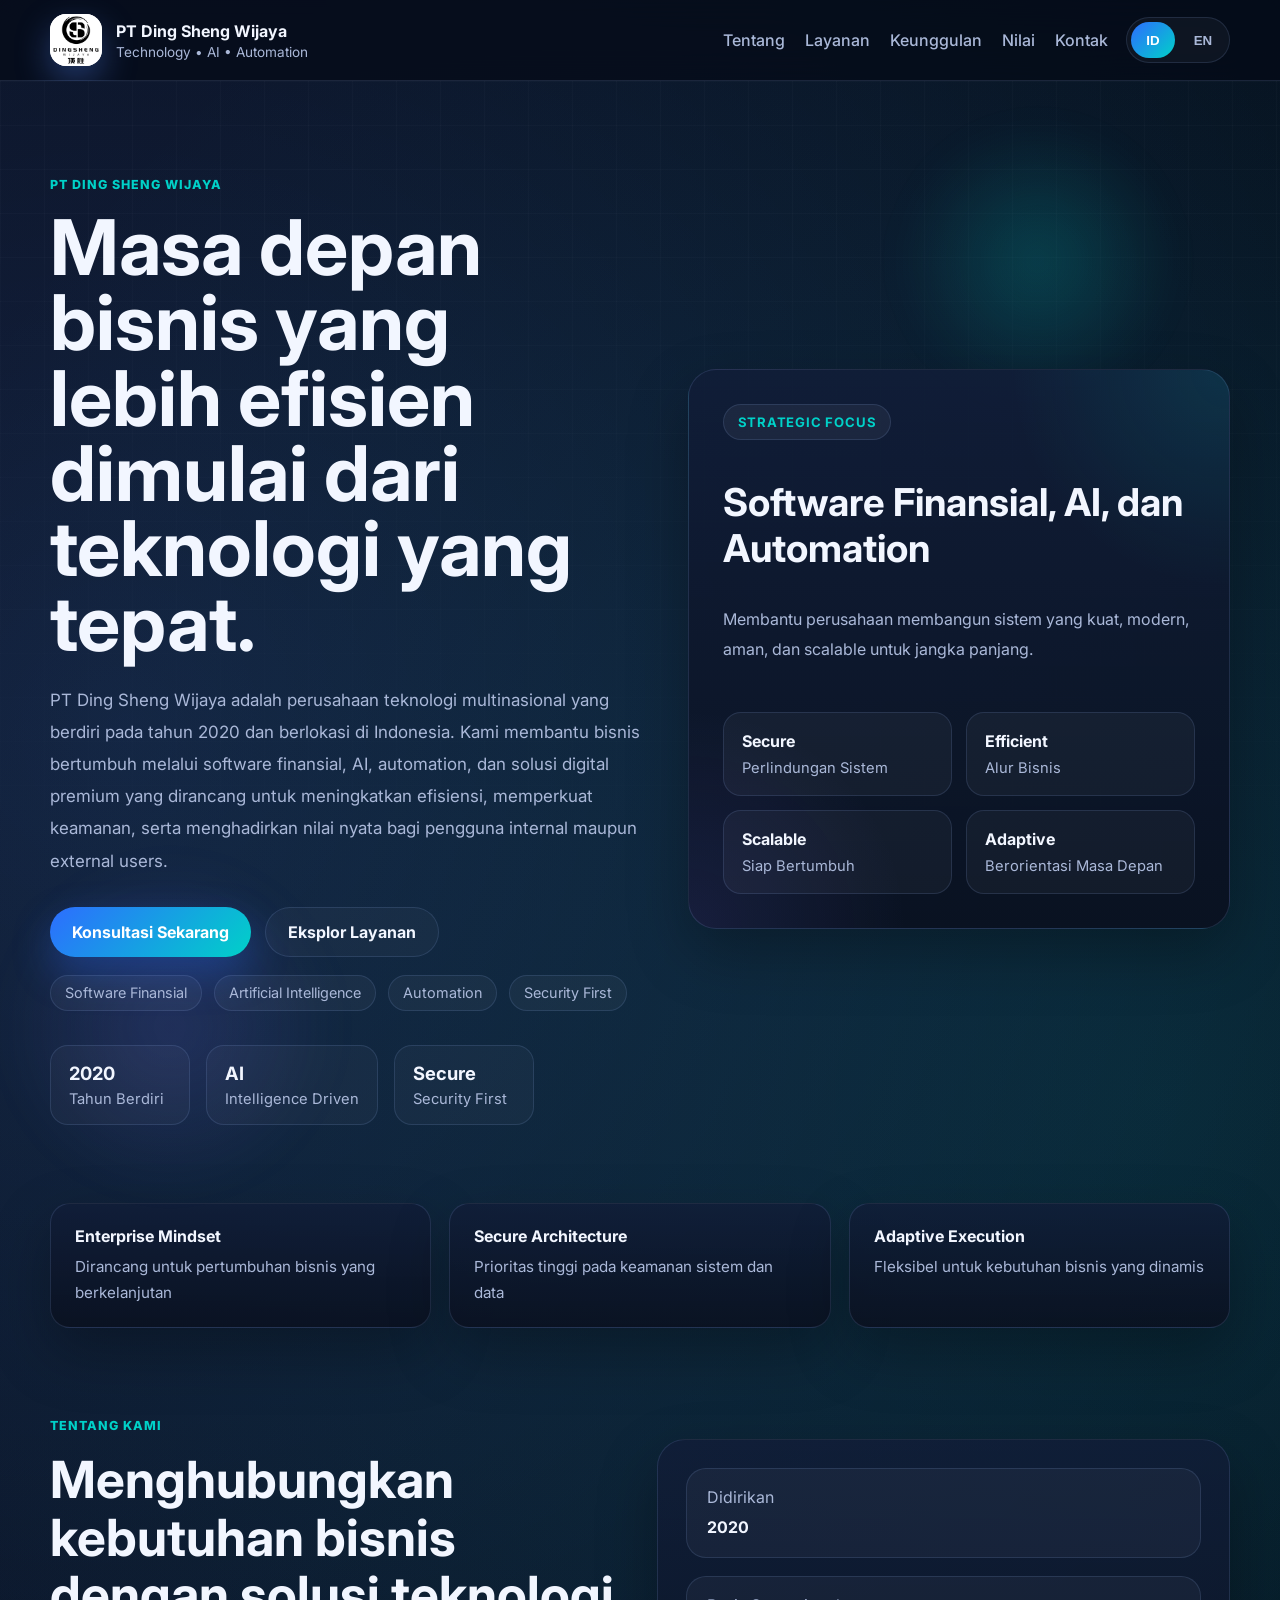
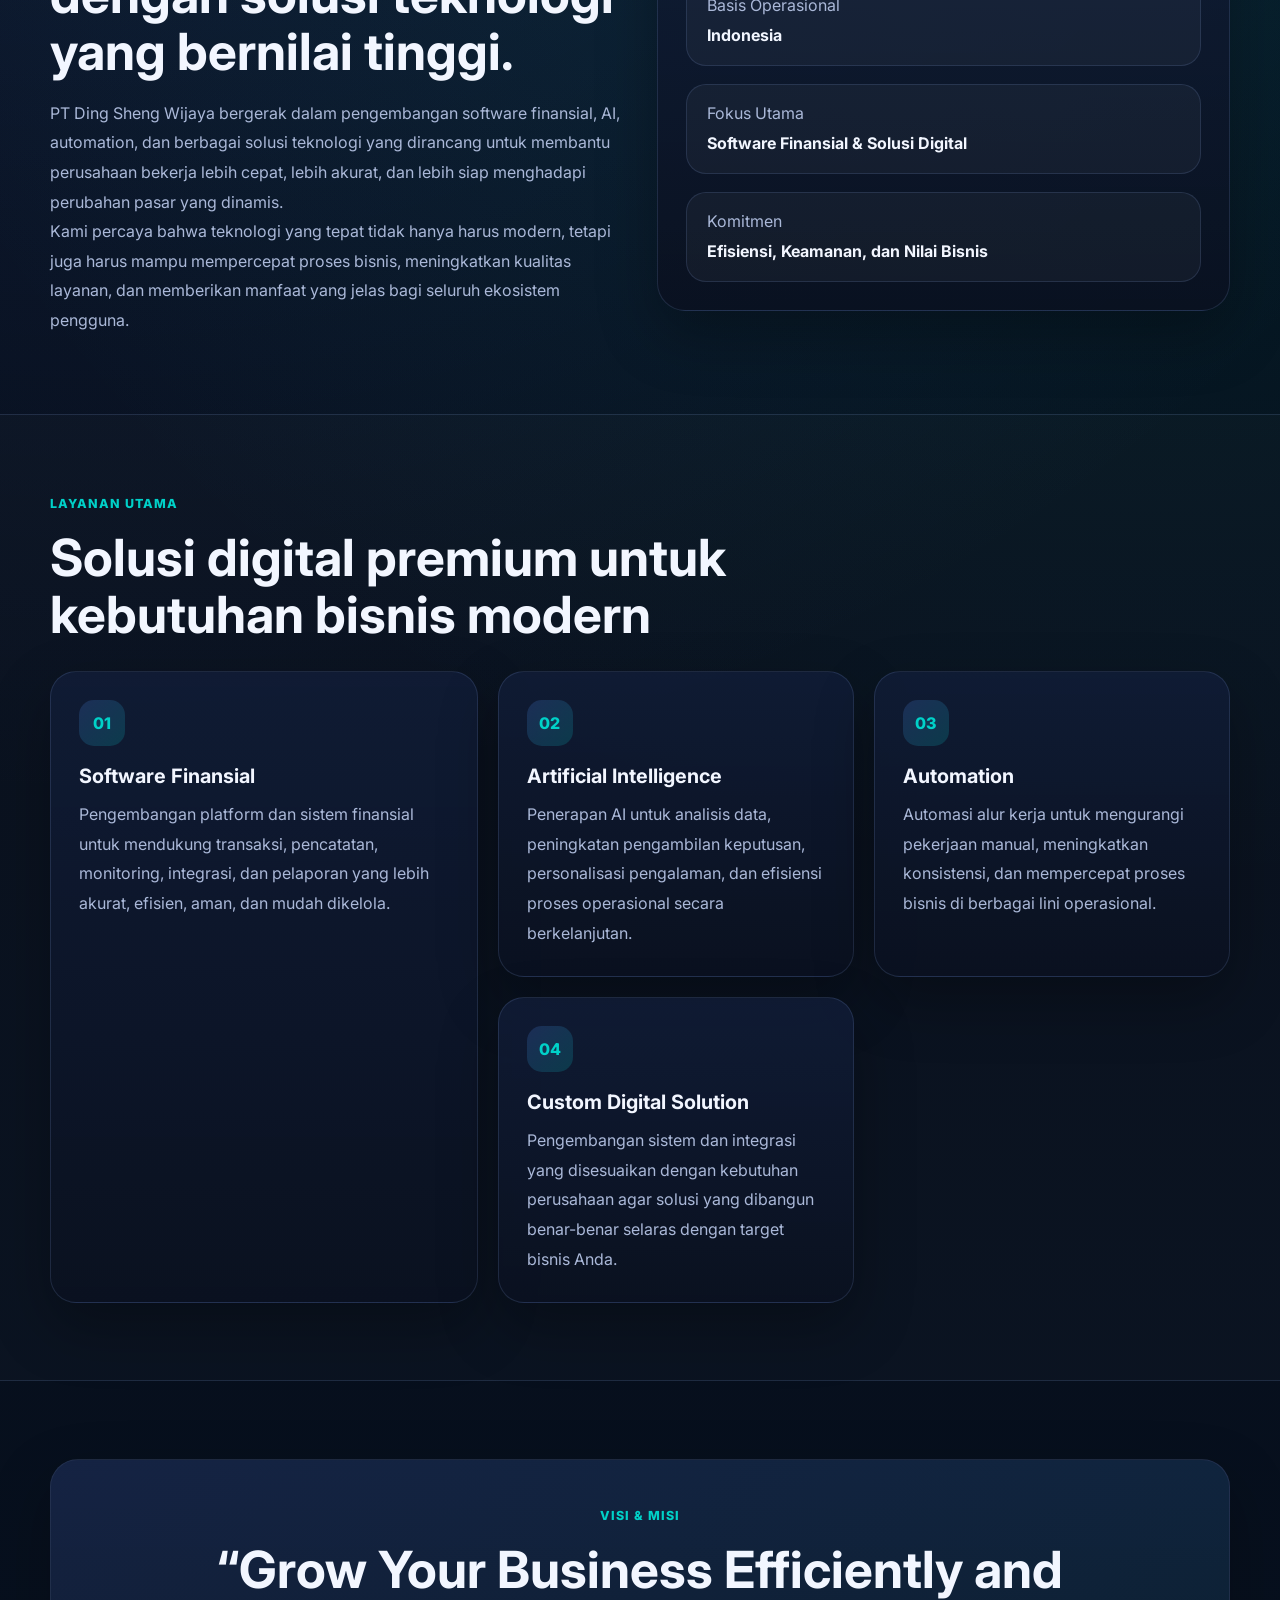
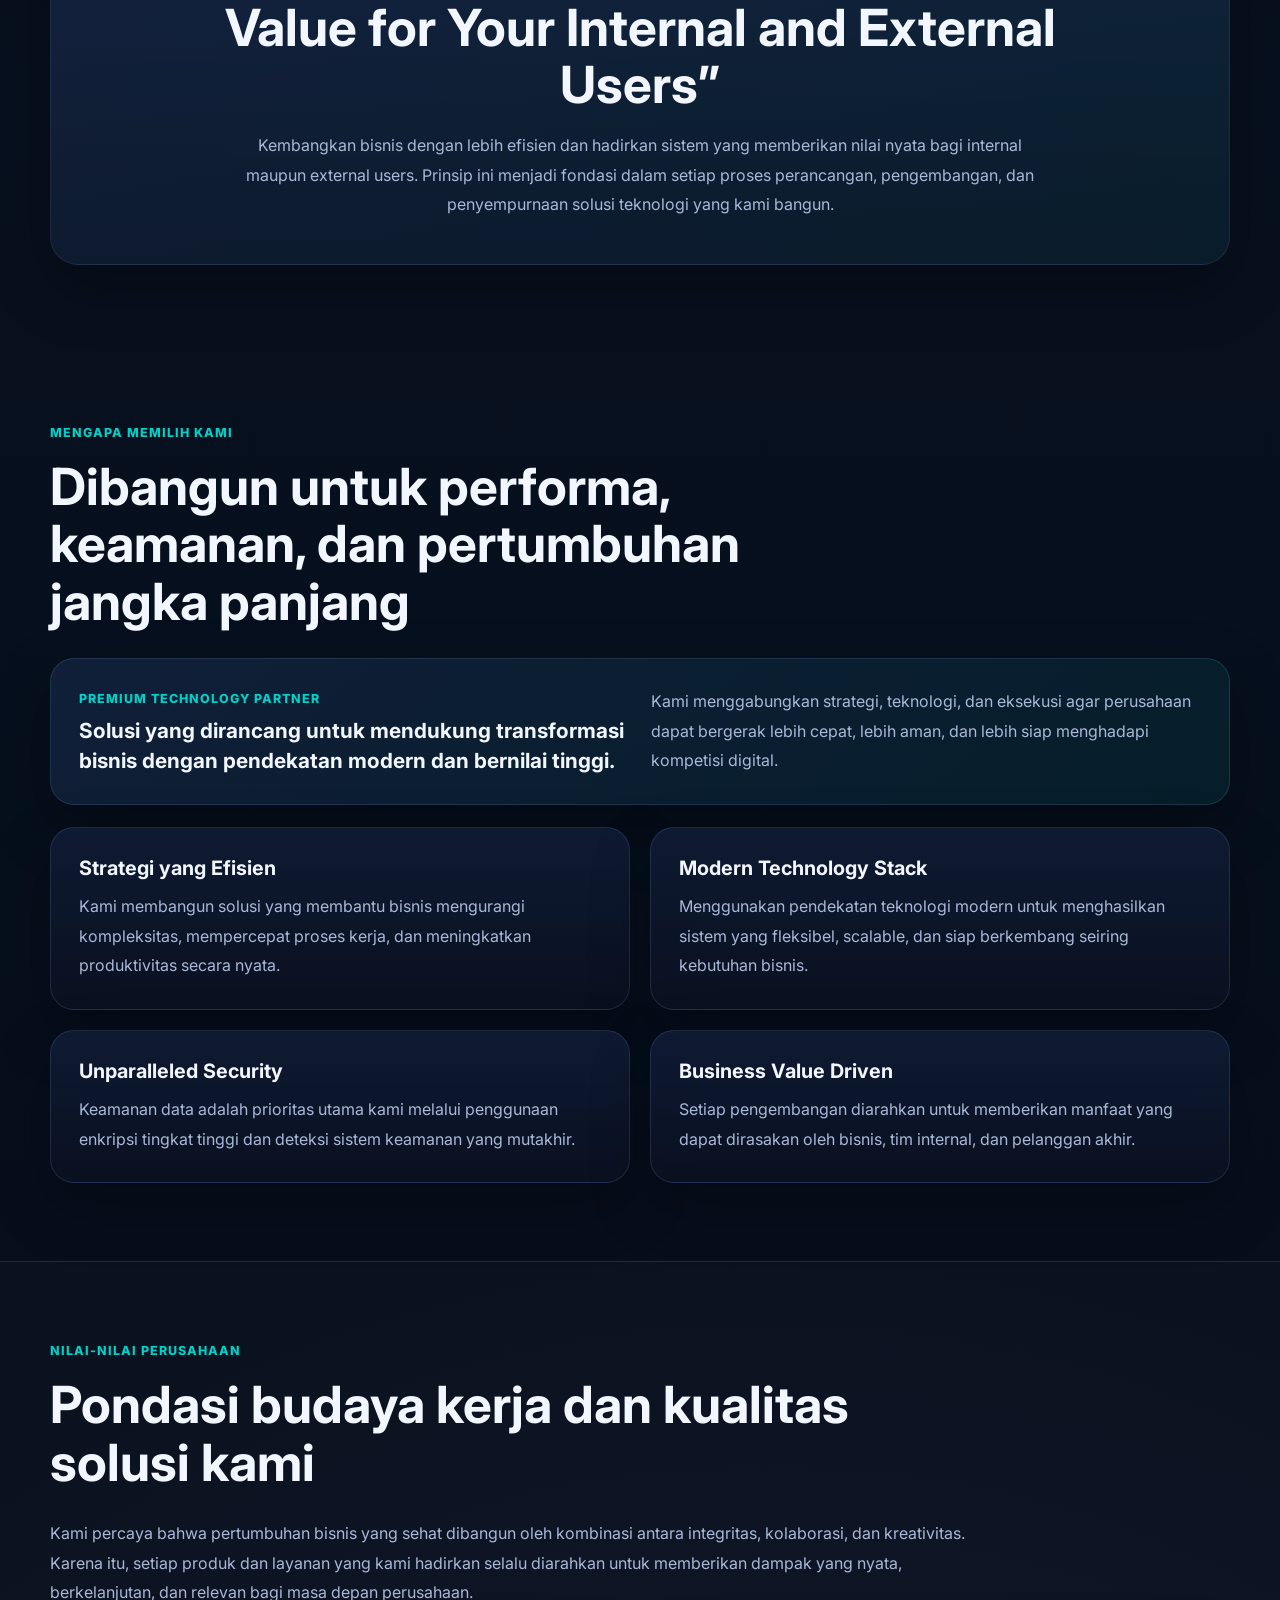
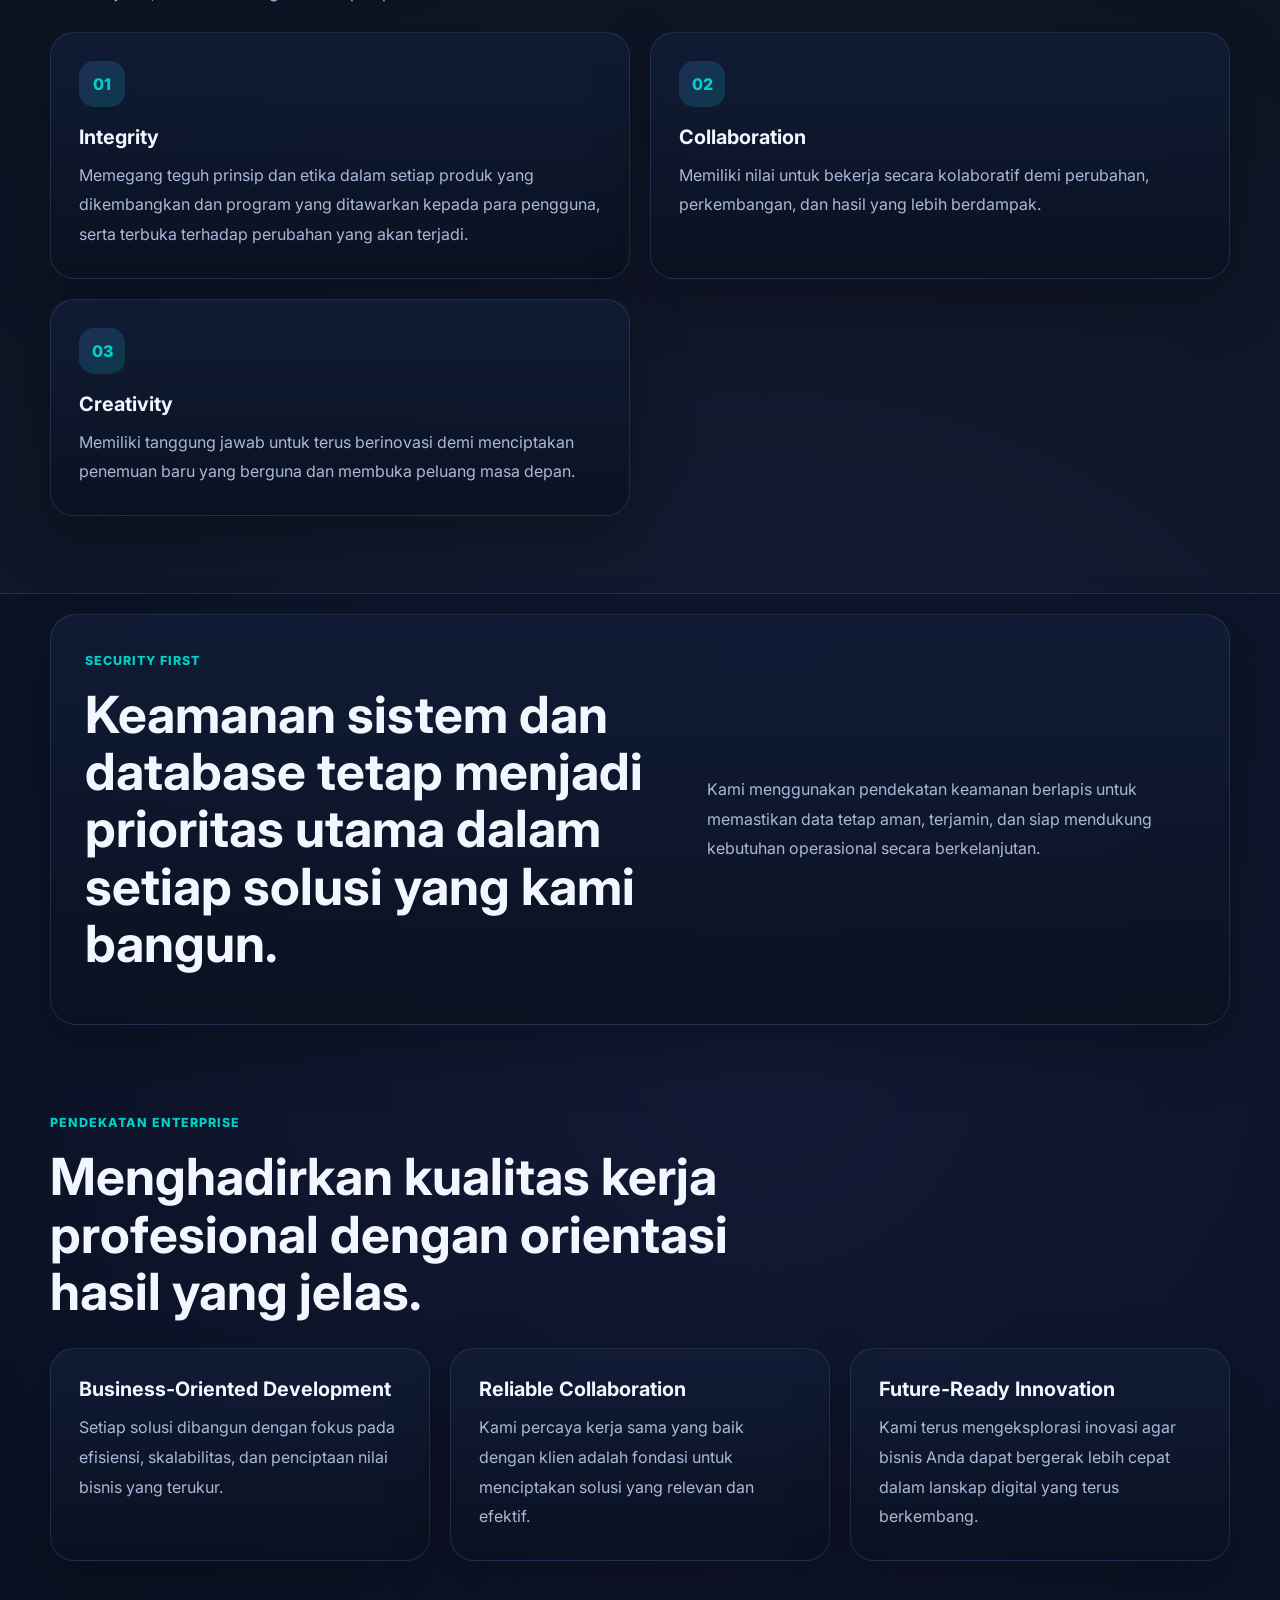
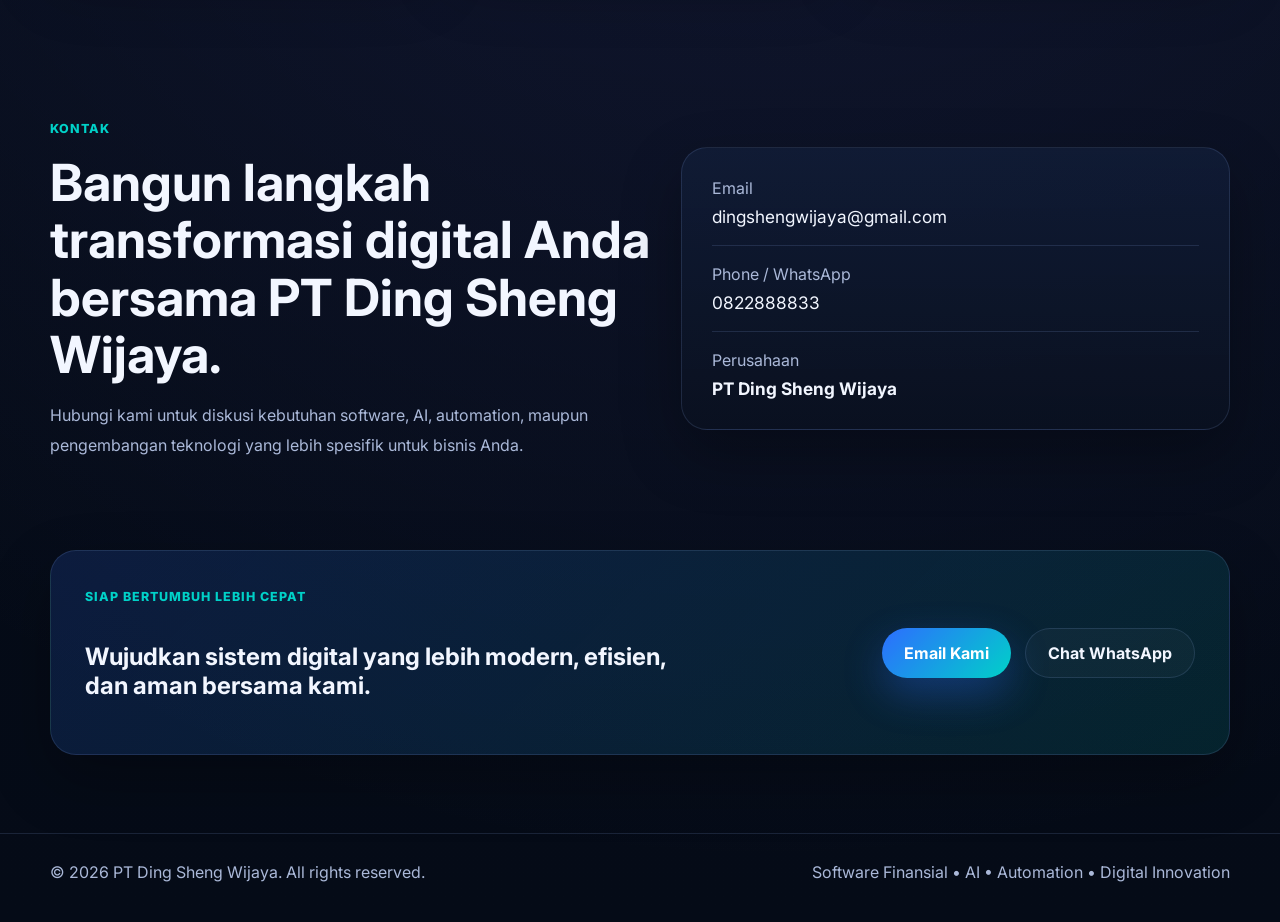
==== commit 777aade3: "Replace mobile nav with dedicated drawer menu" ====
--- a/index.html
+++ b/index.html
@@ -24,8 +24,10 @@
           </div>
         </a>
         <div class="nav-right">
-          <button class="menu-toggle" type="button" aria-label="Open menu" aria-expanded="false">☰</button>
-          <nav class="nav" id="site-nav">
+          <button class="menu-toggle" type="button" aria-label="Open menu" aria-expanded="false">
+            <span></span><span></span><span></span>
+          </button>
+          <nav class="nav nav-desktop">
             <a href="#tentang" data-i18n="nav.about">Tentang</a>
             <a href="#layanan" data-i18n="nav.services">Layanan</a>
             <a href="#keunggulan" data-i18n="nav.advantages">Keunggulan</a>
@@ -37,6 +39,31 @@
             <button class="lang-btn" data-lang="en" type="button">EN</button>
           </div>
         </div>
+      </div>
+    </header>
+
+    <div class="mobile-drawer" id="mobile-drawer" hidden>
+      <div class="mobile-drawer-backdrop"></div>
+      <div class="mobile-drawer-panel">
+        <div class="mobile-drawer-top">
+          <strong>Menu</strong>
+          <button class="drawer-close" type="button" aria-label="Close menu">✕</button>
+        </div>
+        <nav class="mobile-drawer-nav">
+          <a href="#tentang" data-i18n="nav.about">Tentang</a>
+          <a href="#layanan" data-i18n="nav.services">Layanan</a>
+          <a href="#keunggulan" data-i18n="nav.advantages">Keunggulan</a>
+          <a href="#nilai" data-i18n="nav.values">Nilai</a>
+          <a href="#kontak" data-i18n="nav.contact">Kontak</a>
+        </nav>
+        <div class="mobile-drawer-lang">
+          <button class="lang-btn active" data-lang="id" type="button">ID</button>
+          <button class="lang-btn" data-lang="en" type="button">EN</button>
+        </div>
+      </div>
+    </div>
+
+    <main id="top">
       </div>
     </header>
 
@@ -406,20 +433,26 @@
       btn.addEventListener('click', () => applyLanguage(btn.dataset.lang));
     });
 
+    const drawer = document.getElementById('mobile-drawer');
     const menuToggle = document.querySelector('.menu-toggle');
-    const nav = document.querySelector('.nav');
-    if (menuToggle && nav) {
-      menuToggle.addEventListener('click', () => {
-        const open = nav.classList.toggle('open');
-        menuToggle.setAttribute('aria-expanded', open ? 'true' : 'false');
-      });
-      nav.querySelectorAll('a').forEach((link) => {
-        link.addEventListener('click', () => {
-          nav.classList.remove('open');
-          menuToggle.setAttribute('aria-expanded', 'false');
-        });
-      });
-    }
+    const drawerClose = document.querySelector('.drawer-close');
+    const drawerBackdrop = document.querySelector('.mobile-drawer-backdrop');
+    const openDrawer = () => {
+      drawer.hidden = false;
+      document.body.classList.add('drawer-open');
+      if (menuToggle) menuToggle.setAttribute('aria-expanded', 'true');
+    };
+    const closeDrawer = () => {
+      drawer.hidden = true;
+      document.body.classList.remove('drawer-open');
+      if (menuToggle) menuToggle.setAttribute('aria-expanded', 'false');
+    };
+    if (menuToggle) menuToggle.addEventListener('click', openDrawer);
+    if (drawerClose) drawerClose.addEventListener('click', closeDrawer);
+    if (drawerBackdrop) drawerBackdrop.addEventListener('click', closeDrawer);
+    document.querySelectorAll('.mobile-drawer-nav a').forEach((link) => {
+      link.addEventListener('click', closeDrawer);
+    });
   </script>
 </body>
 </html>
--- a/site.css
+++ b/site.css
@@ -24,6 +24,7 @@
     radial-gradient(circle at 60% 80%, rgba(122, 115, 255, 0.12), transparent 24%),
     linear-gradient(180deg, #040914 0%, #07101e 45%, #050b17 100%);
 }
+body.drawer-open { overflow: hidden; }
 a { color: inherit; }
 img { display: block; max-width: 100%; }
 .page-shell { overflow: hidden; }
@@ -94,15 +95,27 @@
 }
 .menu-toggle {
   display: none;
-  min-width: 46px;
+  width: 46px;
   height: 42px;
   border-radius: 12px;
   border: 1px solid var(--line);
   background: rgba(255,255,255,0.04);
   color: var(--text);
-  font-size: 1.2rem;
   cursor: pointer;
-}
+  padding: 0;
+  position: relative;
+}
+.menu-toggle span {
+  position: absolute;
+  left: 11px;
+  right: 11px;
+  height: 2px;
+  border-radius: 999px;
+  background: currentColor;
+}
+.menu-toggle span:nth-child(1) { top: 13px; }
+.menu-toggle span:nth-child(2) { top: 20px; }
+.menu-toggle span:nth-child(3) { top: 27px; }
 .nav {
   display: flex;
   flex-wrap: wrap;
@@ -136,6 +149,69 @@
 .lang-btn.active {
   background: linear-gradient(135deg, var(--primary-2), var(--teal));
   color: white;
+}
+.mobile-drawer {
+  position: fixed;
+  inset: 0;
+  z-index: 99999;
+}
+.mobile-drawer-backdrop {
+  position: absolute;
+  inset: 0;
+  background: rgba(4, 9, 20, 0.78);
+  backdrop-filter: blur(10px);
+  -webkit-backdrop-filter: blur(10px);
+}
+.mobile-drawer-panel {
+  position: absolute;
+  top: 0;
+  right: 0;
+  width: min(92vw, 380px);
+  height: 100%;
+  padding: 22px 18px 24px;
+  background: linear-gradient(180deg, rgba(13, 22, 42, 0.98), rgba(8, 14, 27, 0.995));
+  border-left: 1px solid rgba(255,255,255,0.08);
+  box-shadow: -24px 0 60px rgba(0,0,0,0.35);
+}
+.mobile-drawer-top {
+  display: flex;
+  align-items: center;
+  justify-content: space-between;
+  margin-bottom: 18px;
+}
+.drawer-close {
+  width: 42px;
+  height: 42px;
+  border: 1px solid var(--line);
+  border-radius: 12px;
+  background: rgba(255,255,255,0.04);
+  color: var(--text);
+  cursor: pointer;
+  font-size: 1.1rem;
+}
+.mobile-drawer-nav {
+  display: flex;
+  flex-direction: column;
+  gap: 10px;
+}
+.mobile-drawer-nav a {
+  display: block;
+  padding: 15px 16px;
+  border-radius: 16px;
+  background: rgba(255,255,255,0.04);
+  border: 1px solid rgba(255,255,255,0.06);
+  text-decoration: none;
+  color: var(--text);
+  font-weight: 600;
+}
+.mobile-drawer-lang {
+  display: flex;
+  gap: 8px;
+  margin-top: 20px;
+}
+.mobile-drawer-lang .lang-btn {
+  min-width: 54px;
+  border: 1px solid var(--line);
 }
 .section-tag {
   display: inline-flex;
@@ -271,64 +347,6 @@
 }
 .hero-visual {
   position: relative;
-}
-.hero-visual-panel {
-  min-height: 560px;
-  border-radius: 28px;
-  padding: 34px;
-  display: flex;
-  flex-direction: column;
-  justify-content: space-between;
-  background:
-    radial-gradient(circle at top right, rgba(0,209,200,0.12), transparent 28%),
-    radial-gradient(circle at bottom left, rgba(122,115,255,0.12), transparent 28%),
-    linear-gradient(180deg, rgba(17, 29, 56, 0.88), rgba(10, 17, 32, 0.94));
-}
-.visual-badge {
-  display: inline-flex;
-  align-items: center;
-  width: fit-content;
-  min-height: 36px;
-  padding: 0 14px;
-  border-radius: 999px;
-  background: rgba(255,255,255,0.05);
-  border: 1px solid var(--line);
-  color: var(--teal);
-  font-size: 0.82rem;
-  font-weight: 700;
-  letter-spacing: 0.06em;
-  text-transform: uppercase;
-}
-.hero-visual-panel h3 {
-  margin: 18px 0 12px;
-  font-size: clamp(1.8rem, 3vw, 2.5rem);
-  line-height: 1.2;
-}
-.hero-visual-panel p {
-  margin: 0;
-  color: var(--muted);
-  line-height: 1.85;
-  max-width: 36ch;
-}
-.visual-mini-grid {
-  display: grid;
-  grid-template-columns: 1fr 1fr;
-  gap: 14px;
-  margin-top: 26px;
-}
-.visual-mini-grid div {
-  padding: 18px;
-  border-radius: 18px;
-  background: rgba(255,255,255,0.04);
-  border: 1px solid var(--line);
-}
-.visual-mini-grid strong {
-  display: block;
-  margin-bottom: 6px;
-}
-.visual-mini-grid span {
-  color: var(--muted);
-  font-size: 0.92rem;
 }
 .feature-card,
 .advantage-card,
@@ -346,30 +364,39 @@
   border: 1px solid var(--line);
   box-shadow: var(--shadow);
 }
-.hero-overlay-card {
-  position: absolute;
-  left: 24px;
-  bottom: 24px;
-  max-width: 360px;
-  padding: 24px;
-  border-radius: 24px;
-  backdrop-filter: blur(10px);
-}
-.hero-overlay-card span {
-  display: block;
+.hero-visual-panel {
+  min-height: 560px;
+  border-radius: 28px;
+  padding: 34px;
+  display: flex;
+  flex-direction: column;
+  justify-content: space-between;
+  background:
+    radial-gradient(circle at top right, rgba(0,209,200,0.12), transparent 28%),
+    radial-gradient(circle at bottom left, rgba(122,115,255,0.12), transparent 28%),
+    linear-gradient(180deg, rgba(17, 29, 56, 0.88), rgba(10, 17, 32, 0.94));
+}
+.visual-badge {
+  display: inline-flex;
+  align-items: center;
+  width: fit-content;
+  min-height: 36px;
+  padding: 0 14px;
+  border-radius: 999px;
+  background: rgba(255,255,255,0.05);
+  border: 1px solid var(--line);
   color: var(--teal);
-  font-size: 0.78rem;
+  font-size: 0.82rem;
+  font-weight: 700;
+  letter-spacing: 0.06em;
   text-transform: uppercase;
-  letter-spacing: 0.08em;
-  margin-bottom: 10px;
-}
-.hero-overlay-card strong {
-  display: block;
-  font-size: 1.4rem;
-  line-height: 1.3;
-  margin-bottom: 10px;
-}
-.hero-overlay-card p,
+}
+.hero-visual-panel h3 {
+  margin: 18px 0 12px;
+  font-size: clamp(1.8rem, 3vw, 2.5rem);
+  line-height: 1.2;
+}
+.hero-visual-panel p,
 .feature-card p,
 .advantage-card p,
 .value-panel p,
@@ -383,6 +410,26 @@
   margin: 0;
   color: var(--muted);
   line-height: 1.85;
+}
+.visual-mini-grid {
+  display: grid;
+  grid-template-columns: 1fr 1fr;
+  gap: 14px;
+  margin-top: 26px;
+}
+.visual-mini-grid div {
+  padding: 18px;
+  border-radius: 18px;
+  background: rgba(255,255,255,0.04);
+  border: 1px solid var(--line);
+}
+.visual-mini-grid strong {
+  display: block;
+  margin-bottom: 6px;
+}
+.visual-mini-grid span {
+  color: var(--muted);
+  font-size: 0.92rem;
 }
 .section {
   padding: 78px 0;
@@ -665,43 +712,20 @@
     flex-direction: row;
     align-items: center;
   }
-  .nav-right {
-    width: auto;
-    margin-left: auto;
-    flex-direction: row;
-    align-items: center;
-    gap: 10px;
-  }
   .menu-toggle {
     display: inline-flex;
     align-items: center;
     justify-content: center;
   }
-  .nav {
+  .nav-desktop {
     display: none;
-    position: absolute;
-    top: calc(100% + 10px);
-    right: 20px;
-    width: min(260px, calc(100vw - 40px));
-    padding: 14px;
-    border-radius: 18px;
-    background: rgba(10, 17, 32, 0.98);
-    border: 1px solid var(--line);
-    box-shadow: var(--shadow);
-    flex-direction: column;
-    gap: 2px;
-    z-index: 90;
-  }
-  .nav.open {
-    display: flex;
-  }
-  .nav a {
-    display: block;
-    padding: 10px 8px;
-  }
-  .lang-switcher { align-self: auto; }
+  }
   .hero-section { padding-top: 64px; }
   .hero-visual-panel { min-height: auto; padding: 24px; }
+}
+@media (min-width: 861px) {
+  .mobile-drawer { display: none !important; }
+  .nav-desktop { display: flex; }
 }
 @media (max-width: 640px) {
   .container { width: min(100% - 24px, 1180px); }
@@ -746,8 +770,9 @@
   .site-header {
     position: static;
   }
-  .nav {
-    right: 12px;
-    width: min(260px, calc(100vw - 24px));
-  }
-}
+  .mobile-drawer-panel {
+    width: 100%;
+    max-width: 100%;
+    padding: 18px 16px 24px;
+  }
+}
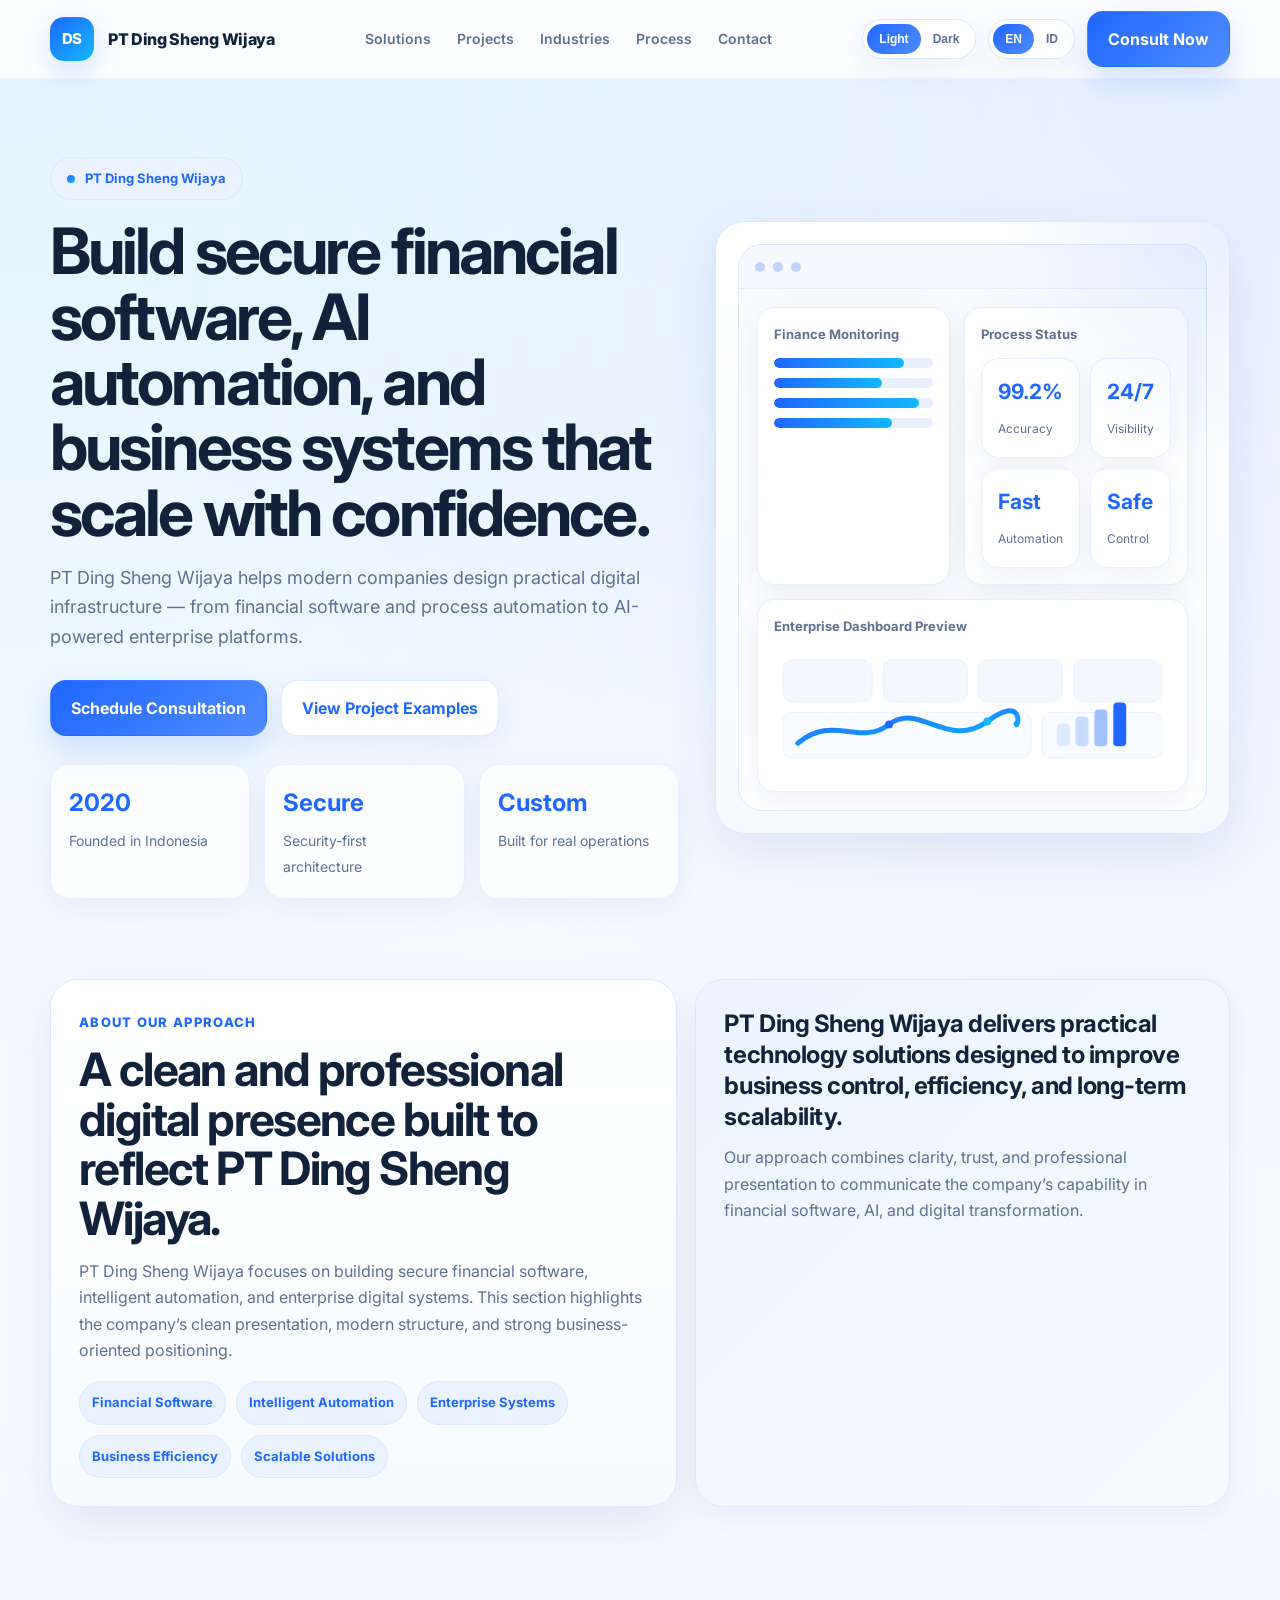
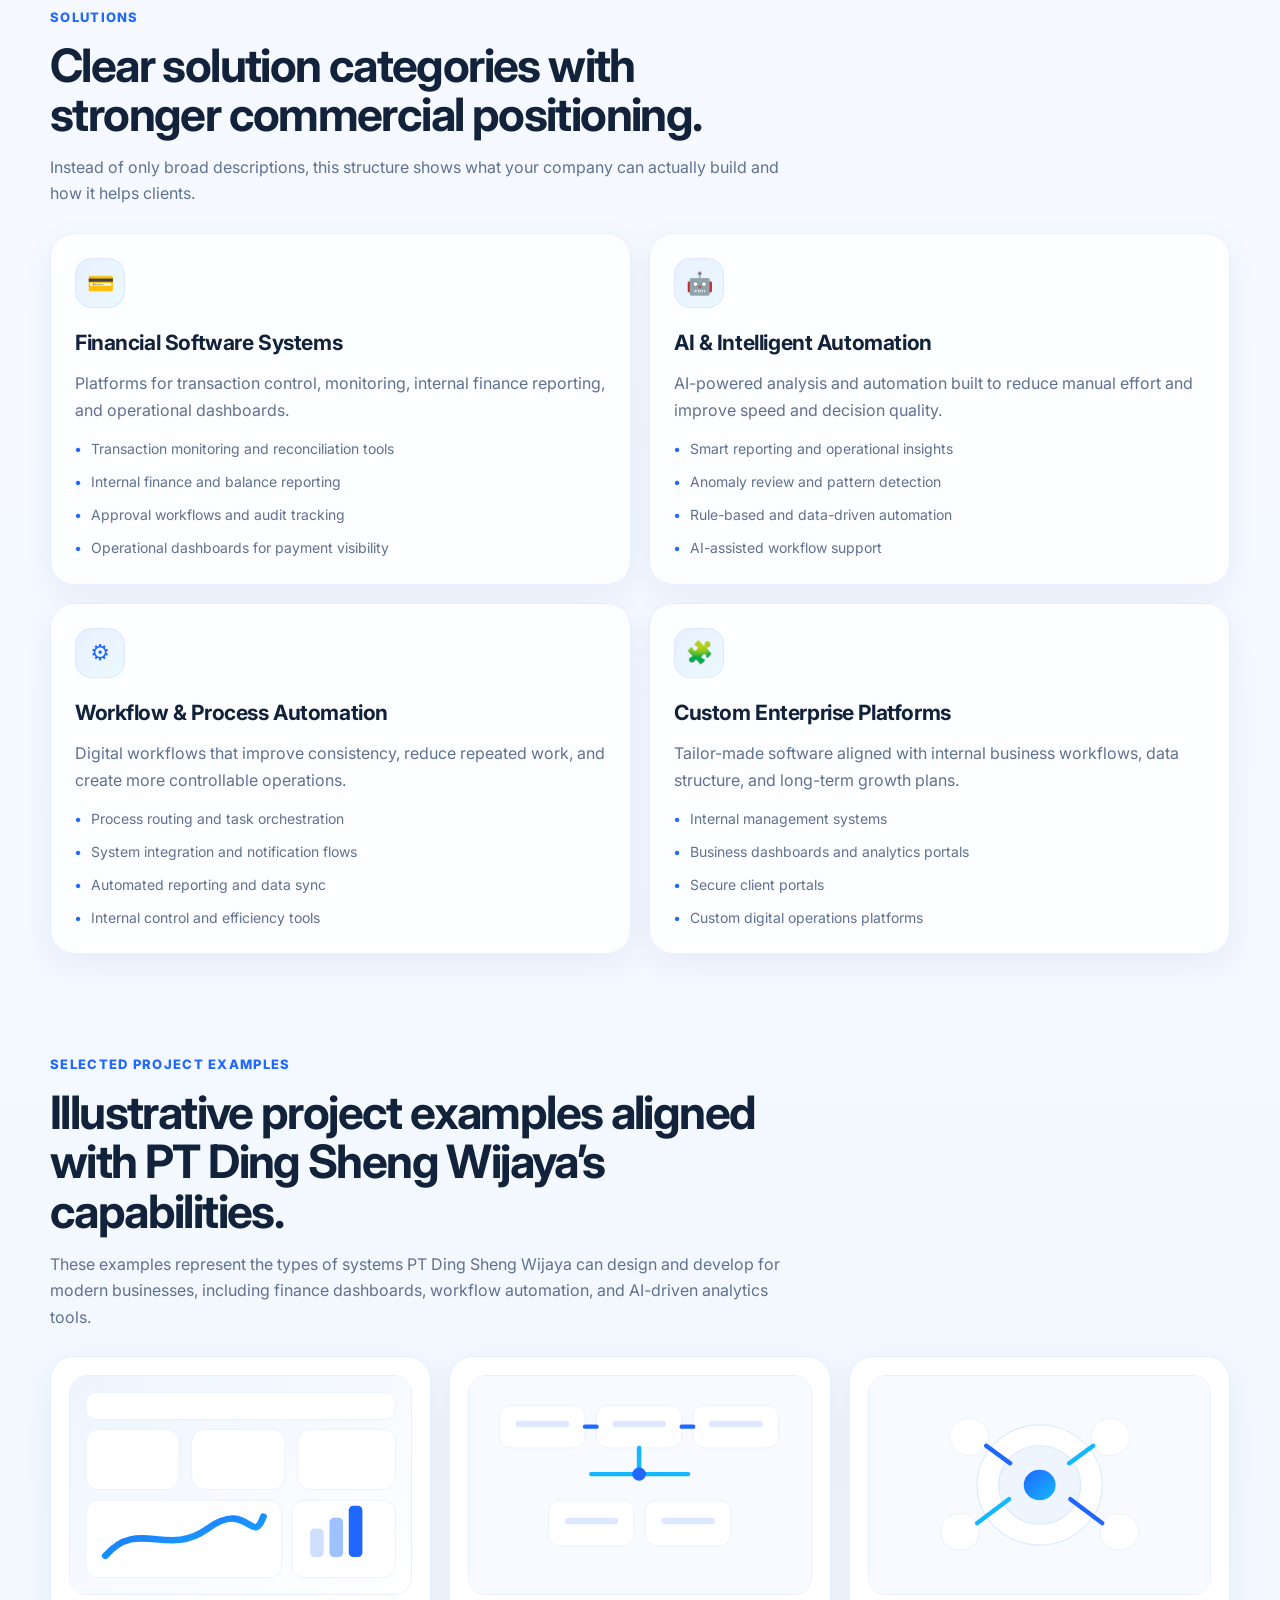
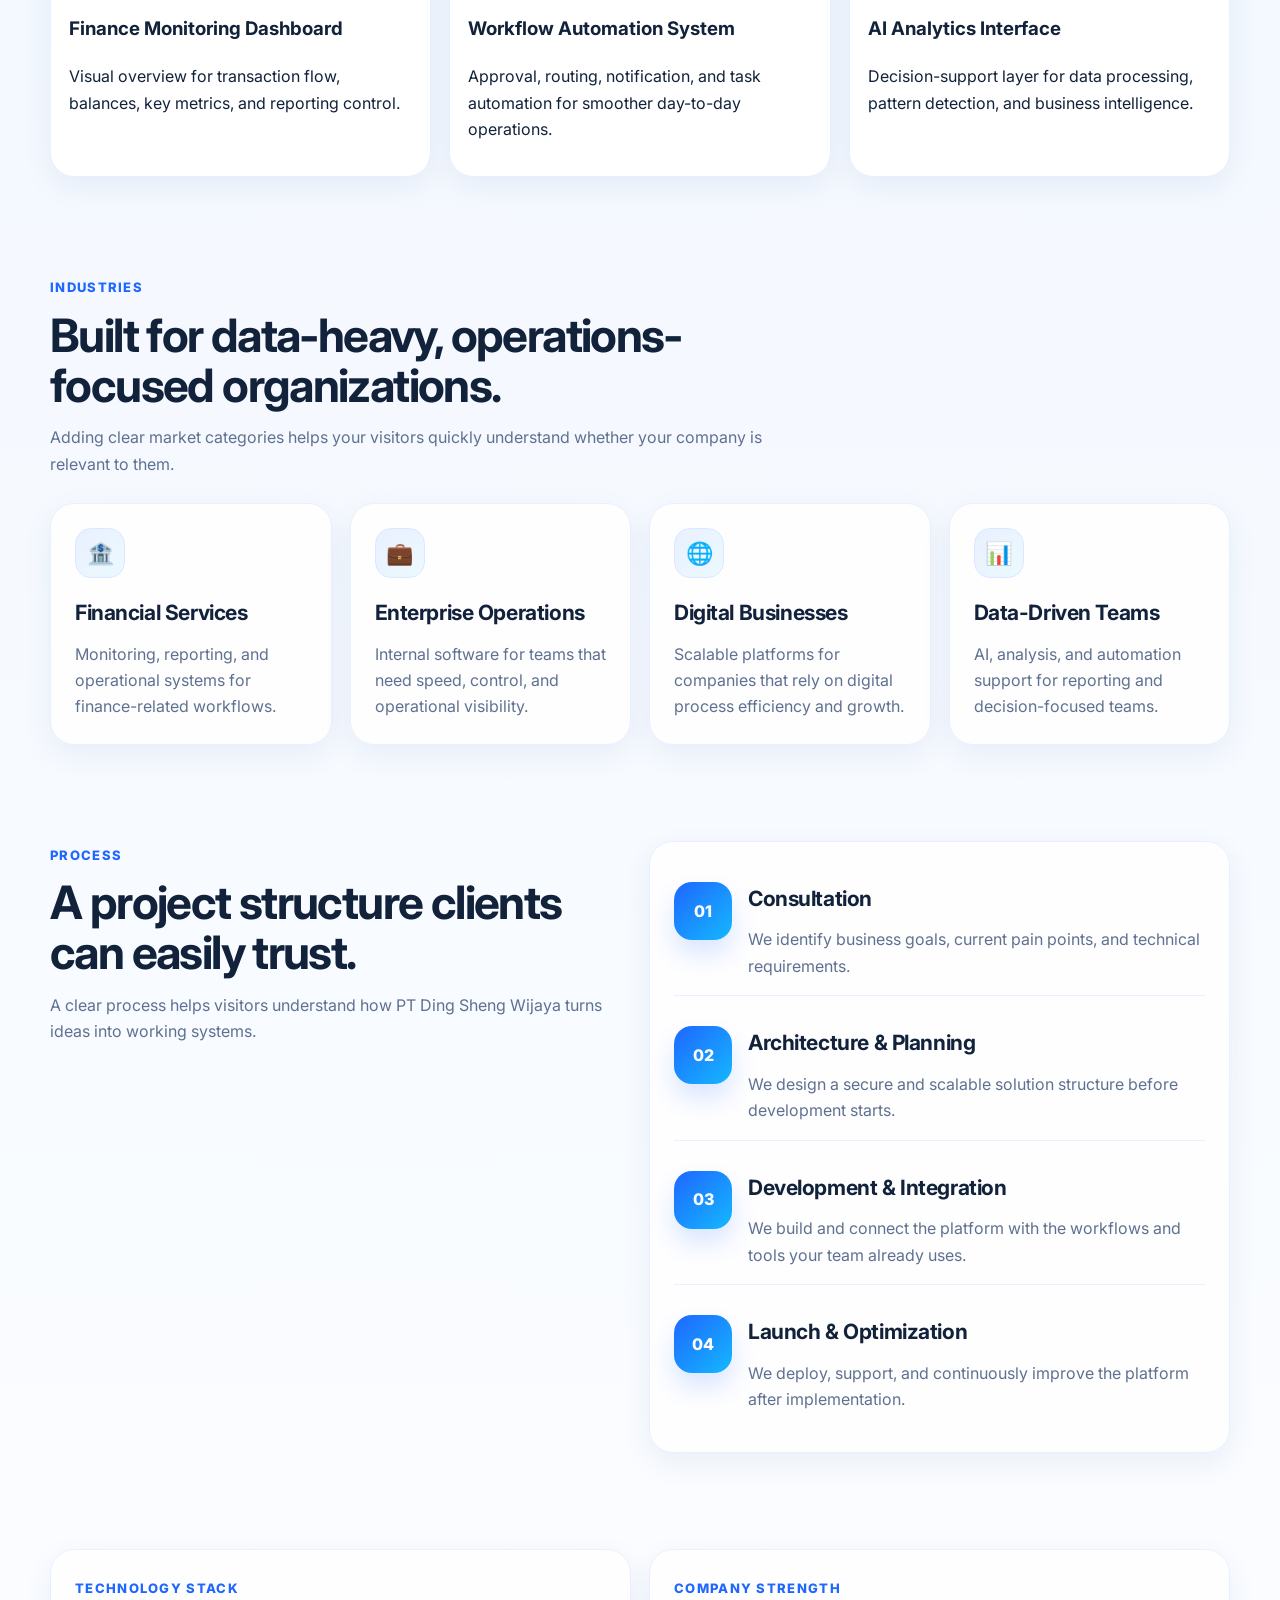
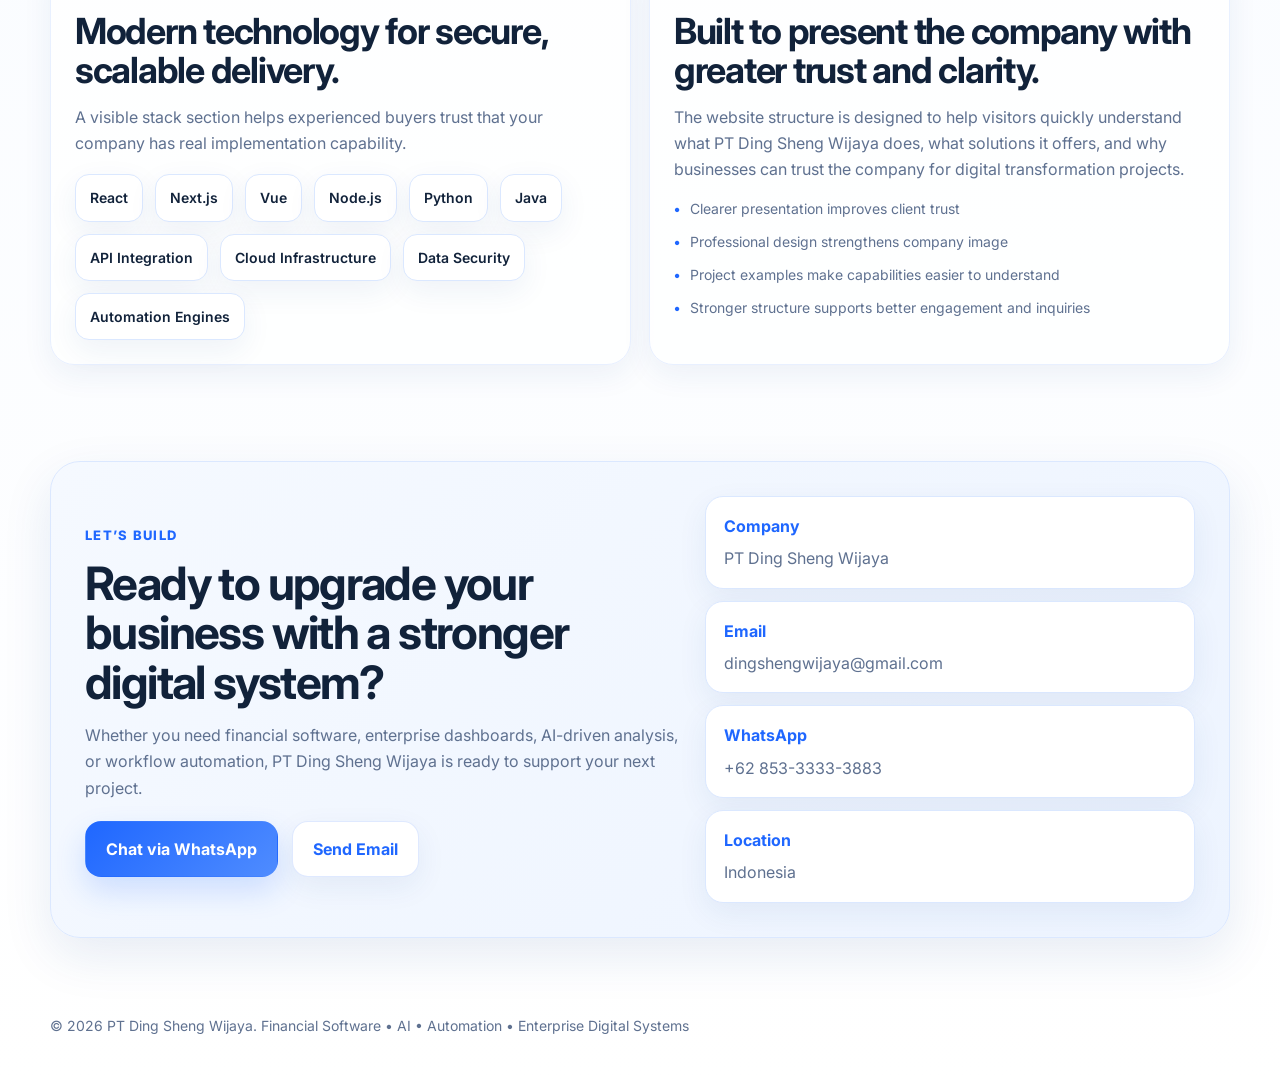
==== commit 90a2a1e4: "Publish redesign and wire CTAs to WhatsApp and email" ====
--- a/index.html
+++ b/index.html
@@ -1,458 +1,1434 @@
-<!doctype html>
-<html lang="id">
+<!DOCTYPE html>
+<html lang="en" data-lang="en">
 <head>
   <meta charset="UTF-8" />
   <meta name="viewport" content="width=device-width, initial-scale=1.0" />
-  <title>PT Ding Sheng Wijaya — Solusi Teknologi Modern</title>
-  <meta name="description" content="PT Ding Sheng Wijaya adalah perusahaan teknologi multinasional di Indonesia yang menghadirkan software finansial, AI, automation, dan solusi digital premium untuk pertumbuhan bisnis." />
+  <title>PT Ding Sheng Wijaya — Financial Software, AI & Automation</title>
+  <meta name="description" content="PT Ding Sheng Wijaya builds secure financial software, AI-powered automation, and enterprise digital platforms for modern businesses." />
   <link rel="preconnect" href="https://fonts.googleapis.com">
   <link rel="preconnect" href="https://fonts.gstatic.com" crossorigin>
-  <link href="https://fonts.googleapis.com/css2?family=Inter:wght@400;500;600;700;800;900&display=swap" rel="stylesheet">
-  <link rel="stylesheet" href="./site.css" />
+  <link href="https://fonts.googleapis.com/css2?family=Inter:wght@400;500;600;700;800&display=swap" rel="stylesheet">
+  <style>
+    :root {
+      --bg: #f5f9ff;
+      --bg-2: #eef5ff;
+      --surface: #ffffff;
+      --surface-soft: #f8fbff;
+      --line: #dbe8ff;
+      --line-2: #e8f0ff;
+      --text: #11223a;
+      --muted: #5f7190;
+      --blue: #1f67ff;
+      --blue-2: #4f8cff;
+      --blue-3: #eaf2ff;
+      --cyan: #14b8ff;
+      --shadow: 0 18px 50px rgba(24, 66, 145, 0.10);
+      --shadow-soft: 0 10px 30px rgba(24, 66, 145, 0.07);
+      --header-bg: rgba(255,255,255,0.84);
+      --body-grad-1: rgba(79,140,255,0.12);
+      --body-grad-2: rgba(20,184,255,0.10);
+      --body-grad-3: #f9fbff;
+      --body-grad-4: #f3f8ff;
+      --body-grad-5: #ffffff;
+      --panel-grad-1: #ffffff;
+      --panel-grad-2: #f6faff;
+      --visual-grad-1: #f7fbff;
+      --visual-grad-2: #ffffff;
+      --window-bg: #f6f9ff;
+      --card-bg: rgba(255,255,255,0.85);
+      --metric-bg: rgba(255,255,255,0.72);
+      --feature-grad-1: #ffffff;
+      --feature-grad-2: #f7fbff;
+      --quote-grad-1: #edf4ff;
+      --quote-grad-2: #f7fbff;
+      --cta-grad-1: #f5f9ff;
+      --cta-grad-2: #edf4ff;
+      --badge-bg: var(--blue-3);
+      --max: 1180px;
+    }
+
+    html[data-theme="dark"] {
+      --bg: #06111f;
+      --bg-2: #0a1830;
+      --surface: #0d1b34;
+      --surface-soft: #10203d;
+      --line: rgba(145, 180, 255, 0.18);
+      --line-2: rgba(145, 180, 255, 0.12);
+      --text: #eef4ff;
+      --muted: #9fb0cb;
+      --blue: #6ea8ff;
+      --blue-2: #4f8cff;
+      --blue-3: rgba(110,168,255,0.12);
+      --cyan: #59d4ff;
+      --shadow: 0 22px 60px rgba(0, 0, 0, 0.35);
+      --shadow-soft: 0 12px 34px rgba(0, 0, 0, 0.24);
+      --header-bg: rgba(5,14,27,0.78);
+      --body-grad-1: rgba(79,140,255,0.16);
+      --body-grad-2: rgba(20,184,255,0.10);
+      --body-grad-3: #071220;
+      --body-grad-4: #09172c;
+      --body-grad-5: #06111f;
+      --panel-grad-1: #0d1b34;
+      --panel-grad-2: #10203d;
+      --visual-grad-1: #10203d;
+      --visual-grad-2: #0d1b34;
+      --window-bg: #10203d;
+      --card-bg: rgba(13,27,52,0.88);
+      --metric-bg: rgba(16,32,61,0.86);
+      --feature-grad-1: #0d1b34;
+      --feature-grad-2: #10203d;
+      --quote-grad-1: #10203d;
+      --quote-grad-2: #0d1b34;
+      --cta-grad-1: #0b1a32;
+      --cta-grad-2: #10203d;
+      --badge-bg: rgba(110,168,255,0.12);
+    }
+
+    * { box-sizing: border-box; }
+    html { scroll-behavior: smooth; }
+    body {
+      margin: 0;
+      font-family: 'Inter', system-ui, sans-serif;
+      color: var(--text);
+      line-height: 1.65;
+      background:
+        radial-gradient(circle at top right, var(--body-grad-1), transparent 20%),
+        radial-gradient(circle at top left, var(--body-grad-2), transparent 18%),
+        linear-gradient(180deg, var(--body-grad-3) 0%, var(--body-grad-4) 52%, var(--body-grad-5) 100%);
+      transition: background .3s ease, color .3s ease;
+    }
+
+    a { text-decoration: none; color: inherit; }
+    img { max-width: 100%; display: block; }
+
+    .container {
+      width: min(var(--max), calc(100% - 32px));
+      margin: 0 auto;
+    }
+
+    header {
+      position: sticky;
+      top: 0;
+      z-index: 40;
+      background: var(--header-bg);
+      backdrop-filter: blur(14px);
+      border-bottom: 1px solid rgba(31,103,255,0.08);
+      transition: background .3s ease;
+    }
+
+    .nav {
+      min-height: 78px;
+      display: flex;
+      align-items: center;
+      justify-content: space-between;
+      gap: 20px;
+    }
+
+    .brand {
+      display: flex;
+      align-items: center;
+      gap: 14px;
+      font-weight: 800;
+      letter-spacing: -0.02em;
+      flex-shrink: 0;
+    }
+
+    .brand-mark {
+      width: 44px;
+      height: 44px;
+      border-radius: 14px;
+      display: grid;
+      place-items: center;
+      color: white;
+      background: linear-gradient(135deg, var(--blue), var(--cyan));
+      box-shadow: 0 10px 28px rgba(31,103,255,0.20);
+      font-size: 15px;
+      font-weight: 800;
+    }
+
+    .nav-links {
+      display: flex;
+      align-items: center;
+      gap: 26px;
+      color: var(--muted);
+      font-size: 14px;
+      font-weight: 600;
+    }
+
+    .nav-links a:hover { color: var(--blue); }
+
+    .nav-right {
+      display: flex;
+      align-items: center;
+      gap: 12px;
+    }
+
+    .lang-switch,
+    .theme-switch {
+      display: inline-flex;
+      align-items: center;
+      padding: 4px;
+      background: var(--surface);
+      border: 1px solid var(--line);
+      border-radius: 999px;
+      box-shadow: var(--shadow-soft);
+    }
+
+    .lang-btn,
+    .theme-btn {
+      border: 0;
+      background: transparent;
+      color: var(--muted);
+      font-weight: 700;
+      font-size: 12px;
+      padding: 8px 12px;
+      border-radius: 999px;
+      cursor: pointer;
+    }
+
+    .lang-btn.active,
+    .theme-btn.active {
+      background: linear-gradient(135deg, var(--blue), var(--blue-2));
+      color: white;
+    }
+
+    .btn {
+      display: inline-flex;
+      align-items: center;
+      justify-content: center;
+      gap: 10px;
+      padding: 14px 20px;
+      border-radius: 16px;
+      font-weight: 700;
+      transition: .25s ease;
+      border: 1px solid transparent;
+    }
+
+    .btn:hover { transform: translateY(-2px); }
+
+    .btn-primary {
+      background: linear-gradient(135deg, var(--blue), var(--blue-2));
+      color: white;
+      box-shadow: 0 14px 30px rgba(31,103,255,0.18);
+    }
+
+    .btn-secondary {
+      background: var(--surface);
+      color: var(--blue);
+      border-color: rgba(31,103,255,0.14);
+      box-shadow: var(--shadow-soft);
+    }
+
+    .mobile-toggle {
+      display: none;
+      width: 46px;
+      height: 46px;
+      border-radius: 14px;
+      border: 1px solid var(--line);
+      background: var(--surface);
+      box-shadow: var(--shadow-soft);
+      padding: 0;
+      cursor: pointer;
+      align-items: center;
+      justify-content: center;
+      flex-direction: column;
+      gap: 4px;
+    }
+
+    .mobile-toggle span {
+      width: 18px;
+      height: 2px;
+      border-radius: 999px;
+      background: var(--blue);
+      display: block;
+    }
+
+    .mobile-menu {
+      display: none;
+      border-top: 1px solid rgba(31,103,255,0.08);
+      background: color-mix(in srgb, var(--surface) 94%, transparent);
+    }
+
+    .mobile-menu.open { display: block; }
+
+    .mobile-menu-inner {
+      display: grid;
+      gap: 10px;
+      padding: 16px 0 18px;
+    }
+
+    .mobile-menu-inner a {
+      padding: 12px 14px;
+      border-radius: 14px;
+      color: var(--text);
+      font-weight: 600;
+    }
+
+    .mobile-menu-inner a:not(.mobile-cta):hover {
+      background: var(--surface-soft);
+    }
+
+    .mobile-cta {
+      margin-top: 4px;
+      width: 100%;
+    }
+
+    .hero {
+      padding: 78px 0 32px;
+    }
+
+    .hero-grid {
+      display: grid;
+      grid-template-columns: 1.1fr 0.9fr;
+      gap: 36px;
+      align-items: center;
+    }
+
+    .tag {
+      display: inline-flex;
+      align-items: center;
+      gap: 10px;
+      padding: 10px 16px;
+      border-radius: 999px;
+      background: var(--blue-3);
+      color: var(--blue);
+      border: 1px solid var(--line);
+      font-size: 13px;
+      font-weight: 700;
+    }
+
+    .tag::before {
+      content: "";
+      width: 8px;
+      height: 8px;
+      border-radius: 50%;
+      background: linear-gradient(135deg, var(--blue), var(--cyan));
+    }
+
+    h1 {
+      margin: 18px 0 18px;
+      font-size: clamp(40px, 5.2vw, 64px);
+      line-height: 1.02;
+      letter-spacing: -0.045em;
+      max-width: 760px;
+    }
+
+    .hero p {
+      margin: 0 0 28px;
+      font-size: 18px;
+      color: var(--muted);
+      max-width: 680px;
+    }
+
+    .hero-actions {
+      display: flex;
+      flex-wrap: wrap;
+      gap: 14px;
+      margin-bottom: 28px;
+    }
+
+    .hero-metrics {
+      display: grid;
+      grid-template-columns: repeat(3, 1fr);
+      gap: 14px;
+      margin-top: 28px;
+    }
+
+    .metric {
+      padding: 18px;
+      border-radius: 20px;
+      background: var(--metric-bg);
+      border: 1px solid var(--line-2);
+      box-shadow: var(--shadow-soft);
+    }
+
+    .metric strong {
+      display: block;
+      font-size: 24px;
+      margin-bottom: 4px;
+      color: var(--blue);
+    }
+
+    .metric span {
+      color: var(--muted);
+      font-size: 14px;
+    }
+
+    .hero-visual {
+      position: relative;
+      padding: 22px;
+      border-radius: 30px;
+      background: linear-gradient(180deg, var(--panel-grad-1) 0%, var(--panel-grad-2) 100%);
+      border: 1px solid var(--line);
+      box-shadow: var(--shadow);
+      overflow: hidden;
+    }
+
+    .hero-visual::before {
+      content: "";
+      position: absolute;
+      inset: 0;
+      background: radial-gradient(circle at top right, rgba(31,103,255,0.10), transparent 30%);
+      pointer-events: none;
+    }
+
+    .visual-card {
+      border-radius: 24px;
+      background: linear-gradient(180deg, var(--visual-grad-1), var(--visual-grad-2));
+      border: 1px solid var(--line);
+      overflow: hidden;
+    }
+
+    .window-top {
+      height: 44px;
+      display: flex;
+      align-items: center;
+      gap: 8px;
+      padding: 0 16px;
+      background: var(--window-bg);
+      border-bottom: 1px solid var(--line-2);
+    }
+
+    .dot {
+      width: 10px;
+      height: 10px;
+      border-radius: 50%;
+      background: color-mix(in srgb, var(--blue) 28%, white);
+    }
+
+    .dashboard-shot {
+      padding: 18px;
+      display: grid;
+      gap: 14px;
+    }
+
+    .bars {
+      display: grid;
+      grid-template-columns: 1.2fr .8fr;
+      gap: 14px;
+    }
+
+    .panel,
+    .mini-stat,
+    .project-image {
+      border-radius: 18px;
+      border: 1px solid var(--line-2);
+      background: var(--surface);
+    }
+
+    .panel {
+      padding: 16px;
+      box-shadow: var(--shadow-soft);
+    }
+
+    .panel-title {
+      font-size: 13px;
+      color: var(--muted);
+      margin-bottom: 12px;
+      font-weight: 700;
+    }
+
+    .bar-track {
+      height: 10px;
+      border-radius: 999px;
+      background: color-mix(in srgb, var(--blue) 10%, transparent);
+      overflow: hidden;
+      margin-bottom: 10px;
+    }
+
+    .bar-fill {
+      height: 100%;
+      border-radius: 999px;
+      background: linear-gradient(90deg, var(--blue), var(--cyan));
+    }
+
+    .mini-grid {
+      display: grid;
+      grid-template-columns: repeat(2, 1fr);
+      gap: 10px;
+    }
+
+    .mini-stat {
+      padding: 16px;
+      box-shadow: var(--shadow-soft);
+    }
+
+    .mini-stat strong {
+      display: block;
+      color: var(--blue);
+      font-size: 21px;
+      margin-bottom: 5px;
+    }
+
+    .mini-stat span {
+      font-size: 12px;
+      color: var(--muted);
+    }
+
+    section { padding: 48px 0; }
+
+    .section-head {
+      max-width: 760px;
+      margin-bottom: 26px;
+    }
+
+    .eyebrow {
+      display: inline-block;
+      margin-bottom: 12px;
+      color: var(--blue);
+      font-size: 13px;
+      font-weight: 800;
+      text-transform: uppercase;
+      letter-spacing: 0.1em;
+    }
+
+    h2 {
+      margin: 0 0 14px;
+      font-size: clamp(30px, 4vw, 46px);
+      line-height: 1.08;
+      letter-spacing: -0.035em;
+    }
+
+    .lead,
+    .section-head p,
+    .card p,
+    .timeline p,
+    .contact-card p {
+      color: var(--muted);
+      margin: 0;
+      font-size: 16px;
+    }
+
+    .grid-2, .grid-3, .grid-4 {
+      display: grid;
+      gap: 18px;
+    }
+
+    .grid-2 { grid-template-columns: repeat(2, 1fr); }
+    .grid-3 { grid-template-columns: repeat(3, 1fr); }
+    .grid-4 { grid-template-columns: repeat(4, 1fr); }
+
+    .card {
+      padding: 24px;
+      border-radius: 24px;
+      background: var(--card-bg);
+      border: 1px solid var(--line-2);
+      box-shadow: var(--shadow-soft);
+    }
+
+    .icon {
+      width: 50px;
+      height: 50px;
+      border-radius: 16px;
+      display: grid;
+      place-items: center;
+      background: linear-gradient(135deg, color-mix(in srgb, var(--blue) 10%, var(--surface)), color-mix(in srgb, var(--cyan) 8%, var(--surface)));
+      border: 1px solid var(--line);
+      color: var(--blue);
+      font-size: 22px;
+      margin-bottom: 18px;
+    }
+
+    .card h3 {
+      margin: 0 0 10px;
+      font-size: 21px;
+      letter-spacing: -0.02em;
+    }
+
+    .list {
+      margin: 14px 0 0;
+      padding: 0;
+      list-style: none;
+      display: grid;
+      gap: 10px;
+      color: var(--muted);
+      font-size: 14px;
+    }
+
+    .list li {
+      display: flex;
+      gap: 10px;
+      align-items: flex-start;
+    }
+
+    .list li::before {
+      content: "•";
+      color: var(--blue);
+      font-weight: 800;
+    }
+
+    .split-box {
+      display: grid;
+      grid-template-columns: 1.08fr 0.92fr;
+      gap: 18px;
+      align-items: stretch;
+    }
+
+    .feature-box {
+      padding: 28px;
+      border-radius: 28px;
+      background: linear-gradient(180deg, var(--feature-grad-1) 0%, var(--feature-grad-2) 100%);
+      border: 1px solid var(--line);
+      box-shadow: var(--shadow);
+    }
+
+    .badge-row {
+      display: flex;
+      flex-wrap: wrap;
+      gap: 10px;
+      margin-top: 18px;
+    }
+
+    .badge {
+      padding: 10px 12px;
+      border-radius: 999px;
+      background: var(--badge-bg);
+      border: 1px solid var(--line);
+      color: var(--blue);
+      font-size: 13px;
+      font-weight: 700;
+    }
+
+    .timeline {
+      display: grid;
+      gap: 14px;
+    }
+
+    .timeline-item {
+      display: grid;
+      grid-template-columns: 58px 1fr;
+      gap: 16px;
+      align-items: start;
+      padding: 16px 0;
+      border-bottom: 1px solid var(--line-2);
+    }
+
+    .timeline-item:last-child { border-bottom: 0; }
+
+    .step {
+      width: 58px;
+      height: 58px;
+      display: grid;
+      place-items: center;
+      border-radius: 18px;
+      background: linear-gradient(135deg, var(--blue), var(--cyan));
+      color: white;
+      font-weight: 800;
+      box-shadow: 0 14px 24px rgba(31,103,255,0.16);
+    }
+
+    .project-card {
+      padding: 18px;
+      border-radius: 24px;
+      background: var(--surface);
+      border: 1px solid var(--line-2);
+      box-shadow: var(--shadow-soft);
+      overflow: hidden;
+    }
+
+    .project-image {
+      height: 220px;
+      overflow: hidden;
+      margin-bottom: 16px;
+      box-shadow: inset 0 0 0 1px rgba(255,255,255,0.06);
+    }
+
+    .project-image svg {
+      width: 100%;
+      height: 100%;
+      display: block;
+    }
+
+    .quote-box {
+      padding: 28px;
+      border-radius: 28px;
+      background: linear-gradient(135deg, var(--quote-grad-1), var(--quote-grad-2));
+      border: 1px solid var(--line);
+      box-shadow: var(--shadow-soft);
+    }
+
+    .quote-box strong {
+      display: block;
+      font-size: 24px;
+      line-height: 1.3;
+      margin-bottom: 12px;
+      letter-spacing: -0.02em;
+    }
+
+    .stack {
+      display: flex;
+      flex-wrap: wrap;
+      gap: 12px;
+      margin-top: 18px;
+    }
+
+    .stack span {
+      padding: 11px 14px;
+      border-radius: 14px;
+      background: var(--surface);
+      border: 1px solid var(--line);
+      color: var(--text);
+      font-size: 14px;
+      font-weight: 600;
+      box-shadow: var(--shadow-soft);
+    }
+
+    .cta {
+      padding: 34px;
+      border-radius: 30px;
+      background: linear-gradient(135deg, var(--cta-grad-1) 0%, var(--cta-grad-2) 100%);
+      border: 1px solid var(--line);
+      box-shadow: var(--shadow);
+      display: grid;
+      grid-template-columns: 1.1fr 0.9fr;
+      gap: 22px;
+      align-items: center;
+    }
+
+    .contact-list {
+      display: grid;
+      gap: 12px;
+    }
+
+    .contact-card {
+      padding: 16px 18px;
+      border-radius: 18px;
+      background: var(--surface);
+      border: 1px solid var(--line);
+      box-shadow: var(--shadow-soft);
+    }
+
+    .contact-card strong {
+      display: block;
+      margin-bottom: 6px;
+      color: var(--blue);
+    }
+
+    footer {
+      padding: 28px 0 48px;
+      color: var(--muted);
+      font-size: 14px;
+    }
+
+    .fade-up {
+      opacity: 0;
+      transform: translateY(24px);
+      transition: opacity .7s ease, transform .7s ease;
+    }
+
+    .fade-up.visible {
+      opacity: 1;
+      transform: translateY(0);
+    }
+
+    @media (max-width: 1024px) {
+      .hero-grid,
+      .split-box,
+      .cta,
+      .grid-4,
+      .grid-3,
+      .grid-2 {
+        grid-template-columns: 1fr 1fr;
+      }
+
+      .hero-grid,
+      .split-box,
+      .cta {
+        grid-template-columns: 1fr;
+      }
+
+      .nav-links,
+      .nav-cta-desktop { display: none; }
+      .mobile-toggle { display: inline-flex; }
+    }
+
+    @media (max-width: 768px) {
+      .container {
+        width: min(var(--max), calc(100% - 24px));
+      }
+
+      .nav {
+        min-height: 70px;
+      }
+
+      .brand {
+        gap: 10px;
+        min-width: 0;
+      }
+
+      .brand > div:last-child {
+        font-size: 14px;
+        line-height: 1.2;
+      }
+
+      .hero {
+        padding-top: 44px;
+      }
+
+      h1 { font-size: 36px; }
+      h2 { font-size: 30px; }
+      .hero p { font-size: 16px; }
+
+      .hero-actions {
+        flex-direction: column;
+        align-items: stretch;
+      }
+
+      .hero-actions .btn,
+      .btn {
+        width: 100%;
+      }
+
+      .hero-metrics,
+      .grid-4,
+      .grid-3,
+      .grid-2,
+      .bars,
+      .mini-grid {
+        grid-template-columns: 1fr;
+      }
+
+      .feature-box,
+      .card,
+      .project-card,
+      .quote-box,
+      .hero-visual,
+      .cta { padding: 22px; }
+      .project-image { height: 190px; }
+
+      .timeline-item {
+        grid-template-columns: 48px 1fr;
+        gap: 12px;
+      }
+
+      .step {
+        width: 48px;
+        height: 48px;
+        border-radius: 14px;
+        font-size: 13px;
+      }
+
+      .metric strong,
+      .mini-stat strong {
+        font-size: 20px;
+      }
+
+      .quote-box strong {
+        font-size: 20px;
+      }
+
+      .lang-switch,
+      .theme-switch {
+        padding: 3px;
+      }
+
+      .lang-btn,
+      .theme-btn {
+        padding: 7px 10px;
+        font-size: 11px;
+      }
+    }
+  </style>
 </head>
 <body>
-  <div class="page-shell">
-    <header class="site-header">
-      <div class="container nav-wrap">
-        <a class="brand" href="#top" aria-label="PT Ding Sheng Wijaya">
-          <div class="brand-mark image-mark">
-            <img src="./assets/dingsheng%20logo.jpg" alt="Logo PT Ding Sheng Wijaya" />
-          </div>
-          <div class="brand-copy">
-            <strong>PT Ding Sheng Wijaya</strong>
-            <span data-i18n="brand.tagline">Technology • AI • Automation</span>
-          </div>
-        </a>
-        <div class="nav-right">
-          <button class="menu-toggle" type="button" aria-label="Open menu" aria-expanded="false">
-            <span></span><span></span><span></span>
-          </button>
-          <nav class="nav nav-desktop">
-            <a href="#tentang" data-i18n="nav.about">Tentang</a>
-            <a href="#layanan" data-i18n="nav.services">Layanan</a>
-            <a href="#keunggulan" data-i18n="nav.advantages">Keunggulan</a>
-            <a href="#nilai" data-i18n="nav.values">Nilai</a>
-            <a href="#kontak" data-i18n="nav.contact">Kontak</a>
-          </nav>
-          <div class="lang-switcher" aria-label="Language switcher">
-            <button class="lang-btn active" data-lang="id" type="button">ID</button>
-            <button class="lang-btn" data-lang="en" type="button">EN</button>
-          </div>
-        </div>
-      </div>
-    </header>
-
-    <div class="mobile-drawer" id="mobile-drawer" hidden>
-      <div class="mobile-drawer-backdrop"></div>
-      <div class="mobile-drawer-panel">
-        <div class="mobile-drawer-top">
-          <strong>Menu</strong>
-          <button class="drawer-close" type="button" aria-label="Close menu">✕</button>
-        </div>
-        <nav class="mobile-drawer-nav">
-          <a href="#tentang" data-i18n="nav.about">Tentang</a>
-          <a href="#layanan" data-i18n="nav.services">Layanan</a>
-          <a href="#keunggulan" data-i18n="nav.advantages">Keunggulan</a>
-          <a href="#nilai" data-i18n="nav.values">Nilai</a>
-          <a href="#kontak" data-i18n="nav.contact">Kontak</a>
-        </nav>
-        <div class="mobile-drawer-lang">
-          <button class="lang-btn active" data-lang="id" type="button">ID</button>
-          <button class="lang-btn" data-lang="en" type="button">EN</button>
-        </div>
+  <header>
+    <div class="container nav">
+      <a href="#top" class="brand">
+        <div class="brand-mark">DS</div>
+        <div data-i18n="company_name">PT Ding Sheng Wijaya</div>
+      </a>
+
+      <nav class="nav-links">
+        <a href="#solutions" data-i18n="nav_solutions">Solutions</a>
+        <a href="#projects" data-i18n="nav_projects">Projects</a>
+        <a href="#industries" data-i18n="nav_industries">Industries</a>
+        <a href="#process" data-i18n="nav_process">Process</a>
+        <a href="#contact" data-i18n="nav_contact">Contact</a>
+      </nav>
+
+      <div class="nav-right">
+        <div class="theme-switch" aria-label="Theme switcher">
+          <button type="button" class="theme-btn active" data-set-theme="light">Light</button>
+          <button type="button" class="theme-btn" data-set-theme="dark">Dark</button>
+        </div>
+        <div class="lang-switch" aria-label="Language switcher">
+          <button type="button" class="lang-btn active" data-set-lang="en">EN</button>
+          <button type="button" class="lang-btn" data-set-lang="id">ID</button>
+        </div>
+        <a class="btn btn-primary nav-cta-desktop" href="https://wa.me/62822888833?text=Hello%20PT%20Ding%20Sheng%20Wijaya%2C%20I%20would%20like%20to%20consult%20about%20your%20services." target="_blank" rel="noopener" data-i18n="consult_now">Consult Now</a>
+        <button class="mobile-toggle" type="button" aria-label="Open menu" aria-expanded="false">
+          <span></span><span></span><span></span>
+        </button>
       </div>
     </div>
 
-    <main id="top">
+    <div class="mobile-menu">
+      <div class="mobile-menu-inner container">
+        <div class="theme-switch" aria-label="Theme switcher">
+          <button type="button" class="theme-btn active" data-set-theme="light">Light</button>
+          <button type="button" class="theme-btn" data-set-theme="dark">Dark</button>
+        </div>
+        <a href="#solutions" data-i18n="nav_solutions">Solutions</a>
+        <a href="#projects" data-i18n="nav_projects">Projects</a>
+        <a href="#industries" data-i18n="nav_industries">Industries</a>
+        <a href="#process" data-i18n="nav_process">Process</a>
+        <a href="#contact" data-i18n="nav_contact">Contact</a>
+        <a class="btn btn-primary mobile-cta" href="https://wa.me/62822888833?text=Hello%20PT%20Ding%20Sheng%20Wijaya%2C%20I%20would%20like%20to%20consult%20about%20your%20services." target="_blank" rel="noopener" data-i18n="consult_now">Consult Now</a>
       </div>
-    </header>
-
-    <main id="top">
-      <section class="hero-section">
-        <div class="orb orb-a"></div>
-        <div class="orb orb-b"></div>
-        <div class="container hero-grid">
-          <div class="hero-copy">
-            <span class="section-tag" data-i18n="hero.eyebrow">PT DING SHENG WIJAYA</span>
-            <h1 data-i18n="hero.title">Masa depan bisnis yang lebih efisien dimulai dari teknologi yang tepat.</h1>
-            <p class="hero-lead" data-i18n="hero.lead">PT Ding Sheng Wijaya adalah perusahaan teknologi multinasional yang berdiri pada tahun 2020 dan berlokasi di Indonesia. Kami membantu bisnis bertumbuh melalui software finansial, AI, automation, dan solusi digital premium yang dirancang untuk meningkatkan efisiensi, memperkuat keamanan, serta menghadirkan nilai nyata bagi pengguna internal maupun external users.</p>
-            <div class="hero-actions">
-              <a class="btn btn-primary" href="#kontak" data-i18n="hero.ctaPrimary">Konsultasi Sekarang</a>
-              <a class="btn btn-secondary" href="#layanan" data-i18n="hero.ctaSecondary">Eksplor Layanan</a>
+    </div>
+  </header>
+
+  <main id="top">
+    <section class="hero">
+      <div class="container hero-grid">
+        <div class="fade-up">
+          <span class="tag" data-i18n="hero_tag">PT Ding Sheng Wijaya</span>
+          <h1 data-i18n="hero_title">Build secure financial software, AI automation, and business systems that scale with confidence.</h1>
+          <p data-i18n="hero_desc">PT Ding Sheng Wijaya helps modern companies design practical digital infrastructure — from financial software and process automation to AI-powered enterprise platforms.</p>
+          <div class="hero-actions">
+            <a class="btn btn-primary" href="https://wa.me/62822888833?text=Hello%20PT%20Ding%20Sheng%20Wijaya%2C%20I%20would%20like%20to%20consult%20about%20your%20services." target="_blank" rel="noopener" data-i18n="schedule_consultation">Schedule Consultation</a>
+            <a class="btn btn-secondary" href="#projects" data-i18n="view_projects">View Project Examples</a>
+          </div>
+          <div class="hero-metrics">
+            <div class="metric">
+              <strong>2020</strong>
+              <span data-i18n="metric_year_label">Founded in Indonesia</span>
             </div>
-            <div class="trust-strip">
-              <span data-i18n="hero.pill1">Software Finansial</span>
-              <span data-i18n="hero.pill2">Artificial Intelligence</span>
-              <span data-i18n="hero.pill3">Automation</span>
-              <span data-i18n="hero.pill4">Security First</span>
+            <div class="metric">
+              <strong data-i18n="metric_secure_title">Secure</strong>
+              <span data-i18n="metric_secure_label">Security-first architecture</span>
             </div>
-            <div class="hero-metrics">
-              <div class="metric-item"><strong>2020</strong><span data-i18n="hero.metric1">Tahun Berdiri</span></div>
-              <div class="metric-item"><strong>AI</strong><span data-i18n="hero.metric2">Intelligence Driven</span></div>
-              <div class="metric-item"><strong>Secure</strong><span data-i18n="hero.metric3">Security First</span></div>
+            <div class="metric">
+              <strong data-i18n="metric_custom_title">Custom</strong>
+              <span data-i18n="metric_custom_label">Built for real operations</span>
             </div>
           </div>
-          <div class="hero-visual">
-            <div class="hero-visual-panel">
-              <div class="visual-badge" data-i18n="hero.visualBadge">Strategic Focus</div>
-              <h3 data-i18n="hero.visualTitle">Software Finansial, AI, dan Automation</h3>
-              <p data-i18n="hero.visualText">Membantu perusahaan membangun sistem yang kuat, modern, aman, dan scalable untuk jangka panjang.</p>
-              <div class="visual-mini-grid">
-                <div><strong>Secure</strong><span data-i18n="hero.visual1">System Protection</span></div>
-                <div><strong>Efficient</strong><span data-i18n="hero.visual2">Business Flow</span></div>
-                <div><strong>Scalable</strong><span data-i18n="hero.visual3">Growth Ready</span></div>
-                <div><strong>Adaptive</strong><span data-i18n="hero.visual4">Future Oriented</span></div>
+        </div>
+
+        <div class="hero-visual fade-up">
+          <div class="visual-card">
+            <div class="window-top">
+              <div class="dot"></div>
+              <div class="dot"></div>
+              <div class="dot"></div>
+            </div>
+            <div class="dashboard-shot">
+              <div class="bars">
+                <div class="panel">
+                  <div class="panel-title" data-i18n="hero_panel_title1">Finance Monitoring</div>
+                  <div class="bar-track"><div class="bar-fill" style="width:82%"></div></div>
+                  <div class="bar-track"><div class="bar-fill" style="width:68%"></div></div>
+                  <div class="bar-track"><div class="bar-fill" style="width:91%"></div></div>
+                  <div class="bar-track"><div class="bar-fill" style="width:74%"></div></div>
+                </div>
+                <div class="panel">
+                  <div class="panel-title" data-i18n="hero_panel_title2">Process Status</div>
+                  <div class="mini-grid">
+                    <div class="mini-stat"><strong>99.2%</strong><span data-i18n="accuracy">Accuracy</span></div>
+                    <div class="mini-stat"><strong>24/7</strong><span data-i18n="visibility">Visibility</span></div>
+                    <div class="mini-stat"><strong>Fast</strong><span data-i18n="automation">Automation</span></div>
+                    <div class="mini-stat"><strong>Safe</strong><span data-i18n="control">Control</span></div>
+                  </div>
+                </div>
+              </div>
+              <div class="panel">
+                <div class="panel-title" data-i18n="hero_panel_title3">Enterprise Dashboard Preview</div>
+                <svg viewBox="0 0 800 240" preserveAspectRatio="none" aria-label="project dashboard illustration">
+                  <defs>
+                    <linearGradient id="g1" x1="0" y1="0" x2="1" y2="1">
+                      <stop offset="0%" stop-color="#1f67ff" />
+                      <stop offset="100%" stop-color="#14b8ff" />
+                    </linearGradient>
+                  </defs>
+                  <rect x="18" y="22" width="180" height="84" rx="18" fill="#f3f8ff" stroke="#dbe8ff"/>
+                  <rect x="220" y="22" width="170" height="84" rx="18" fill="#f3f8ff" stroke="#dbe8ff"/>
+                  <rect x="412" y="22" width="170" height="84" rx="18" fill="#f3f8ff" stroke="#dbe8ff"/>
+                  <rect x="604" y="22" width="178" height="84" rx="18" fill="#f3f8ff" stroke="#dbe8ff"/>
+                  <rect x="18" y="128" width="500" height="92" rx="18" fill="#f8fbff" stroke="#dbe8ff"/>
+                  <rect x="540" y="128" width="242" height="92" rx="18" fill="#f8fbff" stroke="#dbe8ff"/>
+                  <path d="M48 190 C120 130, 170 198, 232 152 S350 204, 430 146 S490 168, 488 150" fill="none" stroke="url(#g1)" stroke-width="10" stroke-linecap="round"/>
+                  <circle cx="232" cy="152" r="8" fill="#1f67ff"/>
+                  <circle cx="430" cy="146" r="8" fill="#14b8ff"/>
+                  <rect x="570" y="150" width="26" height="46" rx="8" fill="#dce9ff"/>
+                  <rect x="608" y="136" width="26" height="60" rx="8" fill="#c7dcff"/>
+                  <rect x="646" y="122" width="26" height="74" rx="8" fill="#9fc2ff"/>
+                  <rect x="684" y="108" width="26" height="88" rx="8" fill="#1f67ff"/>
+                </svg>
               </div>
             </div>
           </div>
         </div>
-      </section>
-
-      <section class="section capability-strip">
-        <div class="container capability-grid">
-          <div class="capability-item"><strong data-i18n="capability.1.title">Enterprise Mindset</strong><span data-i18n="capability.1.text">Dirancang untuk pertumbuhan bisnis yang berkelanjutan</span></div>
-          <div class="capability-item"><strong data-i18n="capability.2.title">Secure Architecture</strong><span data-i18n="capability.2.text">Prioritas tinggi pada keamanan sistem dan data</span></div>
-          <div class="capability-item"><strong data-i18n="capability.3.title">Adaptive Execution</strong><span data-i18n="capability.3.text">Fleksibel untuk kebutuhan bisnis yang dinamis</span></div>
-        </div>
-      </section>
-
-      <section id="tentang" class="section">
-        <div class="container about-grid">
-          <div class="about-copy">
-            <span class="section-tag" data-i18n="about.eyebrow">Tentang Kami</span>
-            <h2 data-i18n="about.title">Menghubungkan kebutuhan bisnis dengan solusi teknologi yang bernilai tinggi.</h2>
-            <p data-i18n="about.p1">PT Ding Sheng Wijaya bergerak dalam pengembangan software finansial, AI, automation, dan berbagai solusi teknologi yang dirancang untuk membantu perusahaan bekerja lebih cepat, lebih akurat, dan lebih siap menghadapi perubahan pasar yang dinamis.</p>
-            <p data-i18n="about.p2">Kami percaya bahwa teknologi yang tepat tidak hanya harus modern, tetapi juga harus mampu mempercepat proses bisnis, meningkatkan kualitas layanan, dan memberikan manfaat yang jelas bagi seluruh ekosistem pengguna.</p>
-          </div>
-          <div class="about-image-card summary-card">
-            <div class="summary-item">
-              <span data-i18n="about.summary1.label">Didirikan</span>
-              <strong>2020</strong>
+      </div>
+    </section>
+
+    <section>
+      <div class="container split-box">
+        <div class="feature-box fade-up">
+          <span class="eyebrow" data-i18n="approach_eyebrow">About Our Approach</span>
+          <h2 data-i18n="approach_title">A clean and professional digital presence built to reflect PT Ding Sheng Wijaya.</h2>
+          <p class="lead" data-i18n="approach_desc">PT Ding Sheng Wijaya focuses on building secure financial software, intelligent automation, and enterprise digital systems. This section highlights the company’s clean presentation, modern structure, and strong business-oriented positioning.</p>
+          <div class="badge-row">
+            <span class="badge" data-i18n="badge_1">Financial Software</span>
+            <span class="badge" data-i18n="badge_2">Intelligent Automation</span>
+            <span class="badge" data-i18n="badge_3">Enterprise Systems</span>
+            <span class="badge" data-i18n="badge_4">Business Efficiency</span>
+            <span class="badge" data-i18n="badge_5">Scalable Solutions</span>
+          </div>
+        </div>
+        <div class="quote-box fade-up">
+          <strong data-i18n="quote_title">PT Ding Sheng Wijaya delivers practical technology solutions designed to improve business control, efficiency, and long-term scalability.</strong>
+          <p class="lead" data-i18n="quote_desc">Our approach combines clarity, trust, and professional presentation to communicate the company’s capability in financial software, AI, and digital transformation.</p>
+        </div>
+      </div>
+    </section>
+
+    <section id="solutions">
+      <div class="container">
+        <div class="section-head fade-up">
+          <span class="eyebrow" data-i18n="solutions_eyebrow">Solutions</span>
+          <h2 data-i18n="solutions_title">Clear solution categories with stronger commercial positioning.</h2>
+          <p data-i18n="solutions_desc">Instead of only broad descriptions, this structure shows what your company can actually build and how it helps clients.</p>
+        </div>
+        <div class="grid-2">
+          <div class="card fade-up">
+            <div class="icon">💳</div>
+            <h3 data-i18n="sol1_title">Financial Software Systems</h3>
+            <p data-i18n="sol1_desc">Platforms for transaction control, monitoring, internal finance reporting, and operational dashboards.</p>
+            <ul class="list">
+              <li data-i18n="sol1_li1">Transaction monitoring and reconciliation tools</li>
+              <li data-i18n="sol1_li2">Internal finance and balance reporting</li>
+              <li data-i18n="sol1_li3">Approval workflows and audit tracking</li>
+              <li data-i18n="sol1_li4">Operational dashboards for payment visibility</li>
+            </ul>
+          </div>
+          <div class="card fade-up">
+            <div class="icon">🤖</div>
+            <h3 data-i18n="sol2_title">AI & Intelligent Automation</h3>
+            <p data-i18n="sol2_desc">AI-powered analysis and automation built to reduce manual effort and improve speed and decision quality.</p>
+            <ul class="list">
+              <li data-i18n="sol2_li1">Smart reporting and operational insights</li>
+              <li data-i18n="sol2_li2">Anomaly review and pattern detection</li>
+              <li data-i18n="sol2_li3">Rule-based and data-driven automation</li>
+              <li data-i18n="sol2_li4">AI-assisted workflow support</li>
+            </ul>
+          </div>
+          <div class="card fade-up">
+            <div class="icon">⚙️</div>
+            <h3 data-i18n="sol3_title">Workflow & Process Automation</h3>
+            <p data-i18n="sol3_desc">Digital workflows that improve consistency, reduce repeated work, and create more controllable operations.</p>
+            <ul class="list">
+              <li data-i18n="sol3_li1">Process routing and task orchestration</li>
+              <li data-i18n="sol3_li2">System integration and notification flows</li>
+              <li data-i18n="sol3_li3">Automated reporting and data sync</li>
+              <li data-i18n="sol3_li4">Internal control and efficiency tools</li>
+            </ul>
+          </div>
+          <div class="card fade-up">
+            <div class="icon">🧩</div>
+            <h3 data-i18n="sol4_title">Custom Enterprise Platforms</h3>
+            <p data-i18n="sol4_desc">Tailor-made software aligned with internal business workflows, data structure, and long-term growth plans.</p>
+            <ul class="list">
+              <li data-i18n="sol4_li1">Internal management systems</li>
+              <li data-i18n="sol4_li2">Business dashboards and analytics portals</li>
+              <li data-i18n="sol4_li3">Secure client portals</li>
+              <li data-i18n="sol4_li4">Custom digital operations platforms</li>
+            </ul>
+          </div>
+        </div>
+      </div>
+    </section>
+
+    <section id="projects">
+      <div class="container">
+        <div class="section-head fade-up">
+          <span class="eyebrow" data-i18n="proj_eyebrow">Selected Project Examples</span>
+          <h2 data-i18n="proj_title">Illustrative project examples aligned with PT Ding Sheng Wijaya’s capabilities.</h2>
+          <p data-i18n="proj_desc">These examples represent the types of systems PT Ding Sheng Wijaya can design and develop for modern businesses, including finance dashboards, workflow automation, and AI-driven analytics tools.</p>
+        </div>
+        <div class="grid-3">
+          <div class="project-card fade-up">
+            <div class="project-image">
+              <svg viewBox="0 0 600 400" preserveAspectRatio="none" aria-label="financial dashboard project">
+                <defs>
+                  <linearGradient id="p1" x1="0" y1="0" x2="1" y2="1">
+                    <stop offset="0%" stop-color="#eef5ff"/>
+                    <stop offset="100%" stop-color="#ffffff"/>
+                  </linearGradient>
+                  <linearGradient id="p2" x1="0" y1="0" x2="1" y2="1">
+                    <stop offset="0%" stop-color="#1f67ff"/>
+                    <stop offset="100%" stop-color="#14b8ff"/>
+                  </linearGradient>
+                </defs>
+                <rect width="600" height="400" fill="url(#p1)"/>
+                <rect x="28" y="30" width="544" height="50" rx="18" fill="#ffffff" stroke="#dbe8ff"/>
+                <rect x="28" y="98" width="164" height="110" rx="22" fill="#ffffff" stroke="#dbe8ff"/>
+                <rect x="214" y="98" width="164" height="110" rx="22" fill="#ffffff" stroke="#dbe8ff"/>
+                <rect x="400" y="98" width="172" height="110" rx="22" fill="#ffffff" stroke="#dbe8ff"/>
+                <rect x="28" y="228" width="344" height="142" rx="22" fill="#ffffff" stroke="#dbe8ff"/>
+                <rect x="390" y="228" width="182" height="142" rx="22" fill="#ffffff" stroke="#dbe8ff"/>
+                <path d="M62 330 C120 260, 170 334, 242 280 S320 314, 340 258" fill="none" stroke="url(#p2)" stroke-width="12" stroke-linecap="round"/>
+                <rect x="422" y="280" width="24" height="52" rx="8" fill="#cfe0ff"/>
+                <rect x="456" y="260" width="24" height="72" rx="8" fill="#9fc2ff"/>
+                <rect x="490" y="238" width="24" height="94" rx="8" fill="#1f67ff"/>
+              </svg>
             </div>
-            <div class="summary-item">
-              <span data-i18n="about.summary2.label">Basis Operasional</span>
-              <strong data-i18n="about.summary2.value">Indonesia</strong>
+            <h3 data-i18n="proj1_title">Finance Monitoring Dashboard</h3>
+            <p data-i18n="proj1_desc">Visual overview for transaction flow, balances, key metrics, and reporting control.</p>
+          </div>
+          <div class="project-card fade-up">
+            <div class="project-image">
+              <svg viewBox="0 0 600 400" preserveAspectRatio="none" aria-label="automation workflow project">
+                <rect width="600" height="400" fill="#f7fbff"/>
+                <rect x="54" y="54" width="150" height="78" rx="20" fill="#ffffff" stroke="#dbe8ff"/>
+                <rect x="224" y="54" width="150" height="78" rx="20" fill="#ffffff" stroke="#dbe8ff"/>
+                <rect x="394" y="54" width="150" height="78" rx="20" fill="#ffffff" stroke="#dbe8ff"/>
+                <rect x="140" y="228" width="150" height="84" rx="20" fill="#ffffff" stroke="#dbe8ff"/>
+                <rect x="310" y="228" width="150" height="84" rx="20" fill="#ffffff" stroke="#dbe8ff"/>
+                <path d="M204 93 H224" stroke="#1f67ff" stroke-width="8" stroke-linecap="round"/>
+                <path d="M374 93 H394" stroke="#1f67ff" stroke-width="8" stroke-linecap="round"/>
+                <path d="M299 132 V180" stroke="#14b8ff" stroke-width="8" stroke-linecap="round"/>
+                <path d="M299 180 H215" stroke="#14b8ff" stroke-width="8" stroke-linecap="round"/>
+                <path d="M299 180 H385" stroke="#14b8ff" stroke-width="8" stroke-linecap="round"/>
+                <circle cx="299" cy="180" r="12" fill="#1f67ff"/>
+                <rect x="82" y="82" width="94" height="12" rx="6" fill="#dce8ff"/>
+                <rect x="252" y="82" width="94" height="12" rx="6" fill="#dce8ff"/>
+                <rect x="422" y="82" width="94" height="12" rx="6" fill="#dce8ff"/>
+                <rect x="168" y="260" width="94" height="12" rx="6" fill="#dce8ff"/>
+                <rect x="338" y="260" width="94" height="12" rx="6" fill="#dce8ff"/>
+              </svg>
             </div>
-            <div class="summary-item">
-              <span data-i18n="about.summary3.label">Fokus Utama</span>
-              <strong data-i18n="about.summary3.value">Software Finansial & Solusi Digital</strong>
+            <h3 data-i18n="proj2_title">Workflow Automation System</h3>
+            <p data-i18n="proj2_desc">Approval, routing, notification, and task automation for smoother day-to-day operations.</p>
+          </div>
+          <div class="project-card fade-up">
+            <div class="project-image">
+              <svg viewBox="0 0 600 400" preserveAspectRatio="none" aria-label="ai analytics project">
+                <defs>
+                  <linearGradient id="p3" x1="0" y1="0" x2="1" y2="1">
+                    <stop offset="0%" stop-color="#1f67ff"/>
+                    <stop offset="100%" stop-color="#14b8ff"/>
+                  </linearGradient>
+                </defs>
+                <rect width="600" height="400" fill="#f7fbff"/>
+                <circle cx="300" cy="200" r="110" fill="#ffffff" stroke="#dbe8ff" stroke-width="2"/>
+                <circle cx="300" cy="200" r="72" fill="#eef5ff" stroke="#dbe8ff" stroke-width="2"/>
+                <circle cx="300" cy="200" r="28" fill="url(#p3)"/>
+                <circle cx="176" cy="112" r="34" fill="#ffffff" stroke="#dbe8ff"/>
+                <circle cx="424" cy="112" r="34" fill="#ffffff" stroke="#dbe8ff"/>
+                <circle cx="160" cy="286" r="34" fill="#ffffff" stroke="#dbe8ff"/>
+                <circle cx="440" cy="286" r="34" fill="#ffffff" stroke="#dbe8ff"/>
+                <path d="M206 128 L248 160" stroke="#1f67ff" stroke-width="8" stroke-linecap="round"/>
+                <path d="M394 128 L352 160" stroke="#14b8ff" stroke-width="8" stroke-linecap="round"/>
+                <path d="M190 270 L246 226" stroke="#14b8ff" stroke-width="8" stroke-linecap="round"/>
+                <path d="M410 270 L354 226" stroke="#1f67ff" stroke-width="8" stroke-linecap="round"/>
+              </svg>
             </div>
-            <div class="summary-item">
-              <span data-i18n="about.summary4.label">Komitmen</span>
-              <strong data-i18n="about.summary4.value">Efisiensi, Keamanan, dan Nilai Bisnis</strong>
+            <h3 data-i18n="proj3_title">AI Analytics Interface</h3>
+            <p data-i18n="proj3_desc">Decision-support layer for data processing, pattern detection, and business intelligence.</p>
+          </div>
+        </div>
+      </div>
+    </section>
+
+    <section id="industries">
+      <div class="container">
+        <div class="section-head fade-up">
+          <span class="eyebrow" data-i18n="industries_eyebrow">Industries</span>
+          <h2 data-i18n="industries_title">Built for data-heavy, operations-focused organizations.</h2>
+          <p data-i18n="industries_desc">Adding clear market categories helps your visitors quickly understand whether your company is relevant to them.</p>
+        </div>
+        <div class="grid-4">
+          <div class="card fade-up">
+            <div class="icon">🏦</div>
+            <h3 data-i18n="ind1_title">Financial Services</h3>
+            <p data-i18n="ind1_desc">Monitoring, reporting, and operational systems for finance-related workflows.</p>
+          </div>
+          <div class="card fade-up">
+            <div class="icon">💼</div>
+            <h3 data-i18n="ind2_title">Enterprise Operations</h3>
+            <p data-i18n="ind2_desc">Internal software for teams that need speed, control, and operational visibility.</p>
+          </div>
+          <div class="card fade-up">
+            <div class="icon">🌐</div>
+            <h3 data-i18n="ind3_title">Digital Businesses</h3>
+            <p data-i18n="ind3_desc">Scalable platforms for companies that rely on digital process efficiency and growth.</p>
+          </div>
+          <div class="card fade-up">
+            <div class="icon">📊</div>
+            <h3 data-i18n="ind4_title">Data-Driven Teams</h3>
+            <p data-i18n="ind4_desc">AI, analysis, and automation support for reporting and decision-focused teams.</p>
+          </div>
+        </div>
+      </div>
+    </section>
+
+    <section id="process">
+      <div class="container grid-2">
+        <div class="fade-up">
+          <div class="section-head">
+            <span class="eyebrow" data-i18n="process_eyebrow">Process</span>
+            <h2 data-i18n="process_title">A project structure clients can easily trust.</h2>
+            <p data-i18n="process_desc">A clear process helps visitors understand how PT Ding Sheng Wijaya turns ideas into working systems.</p>
+          </div>
+        </div>
+        <div class="card fade-up">
+          <div class="timeline">
+            <div class="timeline-item">
+              <div class="step">01</div>
+              <div>
+                <h3 data-i18n="p1_title">Consultation</h3>
+                <p data-i18n="p1_desc">We identify business goals, current pain points, and technical requirements.</p>
+              </div>
             </div>
-          </div>
-        </div>
-      </section>
-
-      <section id="layanan" class="section alt-section">
-        <div class="container">
-          <div class="section-head">
-            <span class="section-tag" data-i18n="services.eyebrow">Layanan Utama</span>
-            <h2 data-i18n="services.title">Solusi digital premium untuk kebutuhan bisnis modern</h2>
-          </div>
-          <div class="service-grid detailed-grid">
-            <article class="feature-card large">
-              <div class="icon-badge">01</div>
-              <h3 data-i18n="services.1.title">Software Finansial</h3>
-              <p data-i18n="services.1.text">Pengembangan platform dan sistem finansial untuk mendukung transaksi, pencatatan, monitoring, integrasi, dan pelaporan yang lebih akurat, efisien, aman, dan mudah dikelola.</p>
-            </article>
-            <article class="feature-card">
-              <div class="icon-badge">02</div>
-              <h3 data-i18n="services.2.title">Artificial Intelligence</h3>
-              <p data-i18n="services.2.text">Penerapan AI untuk analisis data, peningkatan pengambilan keputusan, personalisasi pengalaman, dan efisiensi proses operasional secara berkelanjutan.</p>
-            </article>
-            <article class="feature-card">
-              <div class="icon-badge">03</div>
-              <h3 data-i18n="services.3.title">Automation</h3>
-              <p data-i18n="services.3.text">Automasi alur kerja untuk mengurangi pekerjaan manual, meningkatkan konsistensi, dan mempercepat proses bisnis di berbagai lini operasional.</p>
-            </article>
-            <article class="feature-card">
-              <div class="icon-badge">04</div>
-              <h3 data-i18n="services.4.title">Custom Digital Solution</h3>
-              <p data-i18n="services.4.text">Pengembangan sistem dan integrasi yang disesuaikan dengan kebutuhan perusahaan agar solusi yang dibangun benar-benar selaras dengan target bisnis Anda.</p>
-            </article>
-          </div>
-        </div>
-      </section>
-
-      <section class="section statement-section">
-        <div class="container statement-box">
-          <span class="section-tag" data-i18n="vision.eyebrow">Visi & Misi</span>
-          <h2 data-i18n="vision.title">“Grow Your Business Efficiently and Value for Your Internal and External Users”</h2>
-          <p data-i18n="vision.text">Kembangkan bisnis dengan lebih efisien dan hadirkan sistem yang memberikan nilai nyata bagi internal maupun external users. Prinsip ini menjadi fondasi dalam setiap proses perancangan, pengembangan, dan penyempurnaan solusi teknologi yang kami bangun.</p>
-        </div>
-      </section>
-
-      <section id="keunggulan" class="section">
-        <div class="container">
-          <div class="section-head">
-            <span class="section-tag" data-i18n="why.eyebrow">Mengapa Memilih Kami</span>
-            <h2 data-i18n="why.title">Dibangun untuk performa, keamanan, dan pertumbuhan jangka panjang</h2>
-          </div>
-          <div class="premium-banner">
-            <div>
-              <span class="mini-label" data-i18n="why.bannerLabel">Premium Technology Partner</span>
-              <strong data-i18n="why.bannerTitle">Solusi yang dirancang untuk mendukung transformasi bisnis dengan pendekatan modern dan bernilai tinggi.</strong>
+            <div class="timeline-item">
+              <div class="step">02</div>
+              <div>
+                <h3 data-i18n="p2_title">Architecture & Planning</h3>
+                <p data-i18n="p2_desc">We design a secure and scalable solution structure before development starts.</p>
+              </div>
             </div>
-            <p data-i18n="why.bannerText">Kami menggabungkan strategi, teknologi, dan eksekusi agar perusahaan dapat bergerak lebih cepat, lebih aman, dan lebih siap menghadapi kompetisi digital.</p>
-          </div>
-          <div class="advantage-grid">
-            <article class="advantage-card">
-              <h3 data-i18n="why.1.title">Strategi yang Efisien</h3>
-              <p data-i18n="why.1.text">Kami membangun solusi yang membantu bisnis mengurangi kompleksitas, mempercepat proses kerja, dan meningkatkan produktivitas secara nyata.</p>
-            </article>
-            <article class="advantage-card">
-              <h3 data-i18n="why.2.title">Modern Technology Stack</h3>
-              <p data-i18n="why.2.text">Menggunakan pendekatan teknologi modern untuk menghasilkan sistem yang fleksibel, scalable, dan siap berkembang seiring kebutuhan bisnis.</p>
-            </article>
-            <article class="advantage-card">
-              <h3 data-i18n="why.3.title">Unparalleled Security</h3>
-              <p data-i18n="why.3.text">Keamanan data adalah prioritas utama kami melalui penggunaan enkripsi tingkat tinggi dan deteksi sistem keamanan yang mutakhir.</p>
-            </article>
-            <article class="advantage-card">
-              <h3 data-i18n="why.4.title">Business Value Driven</h3>
-              <p data-i18n="why.4.text">Setiap pengembangan diarahkan untuk memberikan manfaat yang dapat dirasakan oleh bisnis, tim internal, dan pelanggan akhir.</p>
-            </article>
-          </div>
-        </div>
-      </section>
-
-      <section id="nilai" class="section alt-section">
-        <div class="container">
-          <div class="section-head">
-            <span class="section-tag" data-i18n="values.eyebrow">Nilai-Nilai Perusahaan</span>
-            <h2 data-i18n="values.title">Pondasi budaya kerja dan kualitas solusi kami</h2>
-          </div>
-          <div class="narrative-block">
-            <p data-i18n="values.intro">Kami percaya bahwa pertumbuhan bisnis yang sehat dibangun oleh kombinasi antara integritas, kolaborasi, dan kreativitas. Karena itu, setiap produk dan layanan yang kami hadirkan selalu diarahkan untuk memberikan dampak yang nyata, berkelanjutan, dan relevan bagi masa depan perusahaan.</p>
-          </div>
-          <div class="value-grid">
-            <article class="value-panel">
-              <div class="value-label">01</div>
-              <h3>Integrity</h3>
-              <p data-i18n="values.1.text">Memegang teguh prinsip dan etika dalam setiap produk yang dikembangkan dan program yang ditawarkan kepada para pengguna, serta terbuka terhadap perubahan yang akan terjadi.</p>
-            </article>
-            <article class="value-panel">
-              <div class="value-label">02</div>
-              <h3>Collaboration</h3>
-              <p data-i18n="values.2.text">Memiliki nilai untuk bekerja secara kolaboratif demi perubahan, perkembangan, dan hasil yang lebih berdampak.</p>
-            </article>
-            <article class="value-panel">
-              <div class="value-label">03</div>
-              <h3>Creativity</h3>
-              <p data-i18n="values.3.text">Memiliki tanggung jawab untuk terus berinovasi demi menciptakan penemuan baru yang berguna dan membuka peluang masa depan.</p>
-            </article>
-          </div>
-        </div>
-      </section>
-
-      <section class="section security-band">
-        <div class="container security-box">
-          <div>
-            <span class="section-tag" data-i18n="security.eyebrow">Security First</span>
-            <h2 data-i18n="security.title">Keamanan sistem dan database tetap menjadi prioritas utama dalam setiap solusi yang kami bangun.</h2>
-          </div>
-          <p data-i18n="security.text">Kami menggunakan pendekatan keamanan berlapis untuk memastikan data tetap aman, terjamin, dan siap mendukung kebutuhan operasional secara berkelanjutan.</p>
-        </div>
-      </section>
-
-      <section class="section enterprise-section">
-        <div class="container enterprise-shell">
-          <div class="section-head narrow">
-            <span class="section-tag" data-i18n="enterprise.eyebrow">Pendekatan Enterprise</span>
-            <h2 data-i18n="enterprise.title">Menghadirkan kualitas kerja profesional dengan orientasi hasil yang jelas.</h2>
-          </div>
-          <div class="enterprise-grid">
-            <article class="enterprise-card">
-              <h3 data-i18n="enterprise.1.title">Business-Oriented Development</h3>
-              <p data-i18n="enterprise.1.text">Setiap solusi dibangun dengan fokus pada efisiensi, skalabilitas, dan penciptaan nilai bisnis yang terukur.</p>
-            </article>
-            <article class="enterprise-card">
-              <h3 data-i18n="enterprise.2.title">Reliable Collaboration</h3>
-              <p data-i18n="enterprise.2.text">Kami percaya kerja sama yang baik dengan klien adalah fondasi untuk menciptakan solusi yang relevan dan efektif.</p>
-            </article>
-            <article class="enterprise-card">
-              <h3 data-i18n="enterprise.3.title">Future-Ready Innovation</h3>
-              <p data-i18n="enterprise.3.text">Kami terus mengeksplorasi inovasi agar bisnis Anda dapat bergerak lebih cepat dalam lanskap digital yang terus berkembang.</p>
-            </article>
-          </div>
-        </div>
-      </section>
-
-      <section id="kontak" class="section contact-section">
-        <div class="container contact-shell">
-          <div class="contact-copy">
-            <span class="section-tag" data-i18n="contact.eyebrow">Kontak</span>
-            <h2 data-i18n="contact.title">Bangun langkah transformasi digital Anda bersama PT Ding Sheng Wijaya.</h2>
-            <p data-i18n="contact.text">Hubungi kami untuk diskusi kebutuhan software, AI, automation, maupun pengembangan teknologi yang lebih spesifik untuk bisnis Anda.</p>
-          </div>
-          <div class="contact-panel">
-            <div class="contact-row">
-              <span data-i18n="contact.email">Email</span>
-              <a href="mailto:dingshengwijaya@gmail.com">dingshengwijaya@gmail.com</a>
+            <div class="timeline-item">
+              <div class="step">03</div>
+              <div>
+                <h3 data-i18n="p3_title">Development & Integration</h3>
+                <p data-i18n="p3_desc">We build and connect the platform with the workflows and tools your team already uses.</p>
+              </div>
             </div>
-            <div class="contact-row">
-              <span data-i18n="contact.phone">Phone / WhatsApp</span>
-              <a href="https://wa.me/62822888833" target="_blank" rel="noopener noreferrer">0822888833</a>
+            <div class="timeline-item">
+              <div class="step">04</div>
+              <div>
+                <h3 data-i18n="p4_title">Launch & Optimization</h3>
+                <p data-i18n="p4_desc">We deploy, support, and continuously improve the platform after implementation.</p>
+              </div>
             </div>
-            <div class="contact-row">
-              <span data-i18n="contact.company">Perusahaan</span>
-              <strong>PT Ding Sheng Wijaya</strong>
-            </div>
-          </div>
-        </div>
-      </section>
-
-      <section class="section final-cta">
-        <div class="container final-cta-box">
-          <div>
-            <span class="section-tag" data-i18n="cta.eyebrow">Siap Bertumbuh Lebih Cepat</span>
-            <h2 data-i18n="cta.title">Wujudkan sistem digital yang lebih modern, efisien, dan aman bersama kami.</h2>
-          </div>
-          <div class="final-cta-actions">
-            <a class="btn btn-primary" href="mailto:dingshengwijaya@gmail.com" data-i18n="cta.email">Email Kami</a>
-            <a class="btn btn-secondary" href="https://wa.me/62822888833" target="_blank" rel="noopener noreferrer" data-i18n="cta.whatsapp">Chat WhatsApp</a>
-          </div>
-        </div>
-      </section>
-    </main>
-
-    <footer class="site-footer">
-      <div class="container footer-wrap">
-        <p>© 2026 PT Ding Sheng Wijaya. All rights reserved.</p>
-        <p data-i18n="footer.text">Software Finansial • AI • Automation • Digital Innovation</p>
+          </div>
+        </div>
       </div>
-    </footer>
-  </div>
+    </section>
+
+    <section>
+      <div class="container grid-2">
+        <div class="card fade-up">
+          <span class="eyebrow" data-i18n="stack_eyebrow">Technology Stack</span>
+          <h2 style="font-size:36px;" data-i18n="stack_title">Modern technology for secure, scalable delivery.</h2>
+          <p class="lead" data-i18n="stack_desc">A visible stack section helps experienced buyers trust that your company has real implementation capability.</p>
+          <div class="stack">
+            <span>React</span>
+            <span>Next.js</span>
+            <span>Vue</span>
+            <span>Node.js</span>
+            <span>Python</span>
+            <span>Java</span>
+            <span>API Integration</span>
+            <span>Cloud Infrastructure</span>
+            <span>Data Security</span>
+            <span>Automation Engines</span>
+          </div>
+        </div>
+        <div class="card fade-up">
+          <span class="eyebrow" data-i18n="strength_eyebrow">Company Strength</span>
+          <h2 style="font-size:36px;" data-i18n="strength_title">Built to present the company with greater trust and clarity.</h2>
+          <p class="lead" data-i18n="strength_desc">The website structure is designed to help visitors quickly understand what PT Ding Sheng Wijaya does, what solutions it offers, and why businesses can trust the company for digital transformation projects.</p>
+          <ul class="list">
+            <li data-i18n="strength_li1">Clearer presentation improves client trust</li>
+            <li data-i18n="strength_li2">Professional design strengthens company image</li>
+            <li data-i18n="strength_li3">Project examples make capabilities easier to understand</li>
+            <li data-i18n="strength_li4">Stronger structure supports better engagement and inquiries</li>
+          </ul>
+        </div>
+      </div>
+    </section>
+
+    <section id="contact">
+      <div class="container cta fade-up">
+        <div>
+          <span class="eyebrow" data-i18n="cta_eyebrow">Let’s Build</span>
+          <h2 data-i18n="cta_title">Ready to upgrade your business with a stronger digital system?</h2>
+          <p class="lead" data-i18n="cta_desc">Whether you need financial software, enterprise dashboards, AI-driven analysis, or workflow automation, PT Ding Sheng Wijaya is ready to support your next project.</p>
+          <div class="hero-actions" style="margin-top:20px; margin-bottom:0;">
+            <a class="btn btn-primary" href="https://wa.me/62822888833?text=Hello%20PT%20Ding%20Sheng%20Wijaya%2C%20I%20would%20like%20to%20consult%20about%20your%20services." target="_blank" rel="noopener" data-i18n="chat_whatsapp">Chat via WhatsApp</a>
+            <a class="btn btn-secondary" href="mailto:dingshengwijaya@gmail.com?subject=Inquiry%20to%20PT%20Ding%20Sheng%20Wijaya" data-i18n="send_email">Send Email</a>
+          </div>
+        </div>
+        <div class="contact-list">
+          <div class="contact-card">
+            <strong data-i18n="company_label">Company</strong>
+            <p data-i18n="company_name">PT Ding Sheng Wijaya</p>
+          </div>
+          <div class="contact-card">
+            <strong data-i18n="email_label">Email</strong>
+            <p>dingshengwijaya@gmail.com</p>
+          </div>
+          <div class="contact-card">
+            <strong data-i18n="whatsapp_label">WhatsApp</strong>
+            <p>+62 853-3333-3883</p>
+          </div>
+          <div class="contact-card">
+            <strong data-i18n="location_label">Location</strong>
+            <p data-i18n="location_value">Indonesia</p>
+          </div>
+        </div>
+      </div>
+    </section>
+  </main>
+
+  <footer>
+    <div class="container" data-i18n="footer_text">© 2026 PT Ding Sheng Wijaya. Financial Software • AI • Automation • Enterprise Digital Systems</div>
+  </footer>
 
   <script>
     const translations = {
+      en: {
+        company_name: 'PT Ding Sheng Wijaya',
+        nav_solutions: 'Solutions', nav_projects: 'Projects', nav_industries: 'Industries', nav_process: 'Process', nav_contact: 'Contact', consult_now: 'Consult Now', light_theme: 'Light', dark_theme: 'Dark',
+        hero_tag: 'PT Ding Sheng Wijaya',
+        hero_title: 'Build secure financial software, AI automation, and business systems that scale with confidence.',
+        hero_desc: 'PT Ding Sheng Wijaya helps modern companies design practical digital infrastructure — from financial software and process automation to AI-powered enterprise platforms.',
+        schedule_consultation: 'Schedule Consultation', view_projects: 'View Project Examples',
+        metric_year_label: 'Founded in Indonesia', metric_secure_title: 'Secure', metric_secure_label: 'Security-first architecture', metric_custom_title: 'Custom', metric_custom_label: 'Built for real operations',
+        hero_panel_title1: 'Finance Monitoring', hero_panel_title2: 'Process Status', hero_panel_title3: 'Enterprise Dashboard Preview', accuracy: 'Accuracy', visibility: 'Visibility', automation: 'Automation', control: 'Control',
+        approach_eyebrow: 'About Our Approach', approach_title: 'A clean and professional digital presence built to reflect PT Ding Sheng Wijaya.',
+        approach_desc: 'PT Ding Sheng Wijaya focuses on building secure financial software, intelligent automation, and enterprise digital systems. This section highlights the company’s clean presentation, modern structure, and strong business-oriented positioning.',
+        badge_1: 'Financial Software', badge_2: 'Intelligent Automation', badge_3: 'Enterprise Systems', badge_4: 'Business Efficiency', badge_5: 'Scalable Solutions',
+        quote_title: 'PT Ding Sheng Wijaya delivers practical technology solutions designed to improve business control, efficiency, and long-term scalability.',
+        quote_desc: 'Our approach combines clarity, trust, and professional presentation to communicate the company’s capability in financial software, AI, and digital transformation.',
+        solutions_eyebrow: 'Solutions', solutions_title: 'Clear solution categories with stronger commercial positioning.', solutions_desc: 'Instead of only broad descriptions, this structure shows what your company can actually build and how it helps clients.',
+        sol1_title: 'Financial Software Systems', sol1_desc: 'Platforms for transaction control, monitoring, internal finance reporting, and operational dashboards.',
+        sol1_li1: 'Transaction monitoring and reconciliation tools', sol1_li2: 'Internal finance and balance reporting', sol1_li3: 'Approval workflows and audit tracking', sol1_li4: 'Operational dashboards for payment visibility',
+        sol2_title: 'AI & Intelligent Automation', sol2_desc: 'AI-powered analysis and automation built to reduce manual effort and improve speed and decision quality.',
+        sol2_li1: 'Smart reporting and operational insights', sol2_li2: 'Anomaly review and pattern detection', sol2_li3: 'Rule-based and data-driven automation', sol2_li4: 'AI-assisted workflow support',
+        sol3_title: 'Workflow & Process Automation', sol3_desc: 'Digital workflows that improve consistency, reduce repeated work, and create more controllable operations.',
+        sol3_li1: 'Process routing and task orchestration', sol3_li2: 'System integration and notification flows', sol3_li3: 'Automated reporting and data sync', sol3_li4: 'Internal control and efficiency tools',
+        sol4_title: 'Custom Enterprise Platforms', sol4_desc: 'Tailor-made software aligned with internal business workflows, data structure, and long-term growth plans.',
+        sol4_li1: 'Internal management systems', sol4_li2: 'Business dashboards and analytics portals', sol4_li3: 'Secure client portals', sol4_li4: 'Custom digital operations platforms',
+        proj_eyebrow: 'Selected Project Examples', proj_title: 'Illustrative project examples aligned with PT Ding Sheng Wijaya’s capabilities.', proj_desc: 'These examples represent the types of systems PT Ding Sheng Wijaya can design and develop for modern businesses, including finance dashboards, workflow automation, and AI-driven analytics tools.',
+        proj1_title: 'Finance Monitoring Dashboard', proj1_desc: 'Visual overview for transaction flow, balances, key metrics, and reporting control.',
+        proj2_title: 'Workflow Automation System', proj2_desc: 'Approval, routing, notification, and task automation for smoother day-to-day operations.',
+        proj3_title: 'AI Analytics Interface', proj3_desc: 'Decision-support layer for data processing, pattern detection, and business intelligence.',
+        industries_eyebrow: 'Industries', industries_title: 'Built for data-heavy, operations-focused organizations.', industries_desc: 'Adding clear market categories helps your visitors quickly understand whether your company is relevant to them.',
+        ind1_title: 'Financial Services', ind1_desc: 'Monitoring, reporting, and operational systems for finance-related workflows.',
+        ind2_title: 'Enterprise Operations', ind2_desc: 'Internal software for teams that need speed, control, and operational visibility.',
+        ind3_title: 'Digital Businesses', ind3_desc: 'Scalable platforms for companies that rely on digital process efficiency and growth.',
+        ind4_title: 'Data-Driven Teams', ind4_desc: 'AI, analysis, and automation support for reporting and decision-focused teams.',
+        process_eyebrow: 'Process', process_title: 'A project structure clients can easily trust.', process_desc: 'A clear process helps visitors understand how PT Ding Sheng Wijaya turns ideas into working systems.',
+        p1_title: 'Consultation', p1_desc: 'We identify business goals, current pain points, and technical requirements.',
+        p2_title: 'Architecture & Planning', p2_desc: 'We design a secure and scalable solution structure before development starts.',
+        p3_title: 'Development & Integration', p3_desc: 'We build and connect the platform with the workflows and tools your team already uses.',
+        p4_title: 'Launch & Optimization', p4_desc: 'We deploy, support, and continuously improve the platform after implementation.',
+        stack_eyebrow: 'Technology Stack', stack_title: 'Modern technology for secure, scalable delivery.', stack_desc: 'A visible stack section helps experienced buyers trust that your company has real implementation capability.',
+        strength_eyebrow: 'Company Strength', strength_title: 'Built to present the company with greater trust and clarity.', strength_desc: 'The website structure is designed to help visitors quickly understand what PT Ding Sheng Wijaya does, what solutions it offers, and why businesses can trust the company for digital transformation projects.',
+        strength_li1: 'Clearer presentation improves client trust', strength_li2: 'Professional design strengthens company image', strength_li3: 'Project examples make capabilities easier to understand', strength_li4: 'Stronger structure supports better engagement and inquiries',
+        cta_eyebrow: 'Let’s Build', cta_title: 'Ready to upgrade your business with a stronger digital system?', cta_desc: 'Whether you need financial software, enterprise dashboards, AI-driven analysis, or workflow automation, PT Ding Sheng Wijaya is ready to support your next project.',
+        chat_whatsapp: 'Chat via WhatsApp', send_email: 'Send Email', company_label: 'Company', email_label: 'Email', whatsapp_label: 'WhatsApp', location_label: 'Location', location_value: 'Indonesia',
+        footer_text: '© 2026 PT Ding Sheng Wijaya. Financial Software • AI • Automation • Enterprise Digital Systems'
+      },
       id: {
-        'brand.tagline': 'Technology • AI • Automation',
-        'nav.about': 'Tentang', 'nav.services': 'Layanan', 'nav.advantages': 'Keunggulan', 'nav.values': 'Nilai', 'nav.contact': 'Kontak',
-        'hero.eyebrow': 'PT DING SHENG WIJAYA',
-        'hero.title': 'Masa depan bisnis yang lebih efisien dimulai dari teknologi yang tepat.',
-        'hero.lead': 'PT Ding Sheng Wijaya adalah perusahaan teknologi multinasional yang berdiri pada tahun 2020 dan berlokasi di Indonesia. Kami membantu bisnis bertumbuh melalui software finansial, AI, automation, dan solusi digital premium yang dirancang untuk meningkatkan efisiensi, memperkuat keamanan, serta menghadirkan nilai nyata bagi pengguna internal maupun external users.',
-        'hero.ctaPrimary': 'Konsultasi Sekarang', 'hero.ctaSecondary': 'Eksplor Layanan',
-        'hero.pill1': 'Software Finansial', 'hero.pill2': 'Artificial Intelligence', 'hero.pill3': 'Automation', 'hero.pill4': 'Security First',
-        'hero.metric1': 'Tahun Berdiri', 'hero.metric2': 'Intelligence Driven', 'hero.metric3': 'Security First',
-        'hero.visualBadge': 'Strategic Focus', 'hero.visualTitle': 'Software Finansial, AI, dan Automation', 'hero.visualText': 'Membantu perusahaan membangun sistem yang kuat, modern, aman, dan scalable untuk jangka panjang.',
-        'hero.visual1': 'Perlindungan Sistem', 'hero.visual2': 'Alur Bisnis', 'hero.visual3': 'Siap Bertumbuh', 'hero.visual4': 'Berorientasi Masa Depan',
-        'capability.1.title': 'Enterprise Mindset', 'capability.1.text': 'Dirancang untuk pertumbuhan bisnis yang berkelanjutan',
-        'capability.2.title': 'Secure Architecture', 'capability.2.text': 'Prioritas tinggi pada keamanan sistem dan data',
-        'capability.3.title': 'Adaptive Execution', 'capability.3.text': 'Fleksibel untuk kebutuhan bisnis yang dinamis',
-        'about.eyebrow': 'Tentang Kami', 'about.title': 'Menghubungkan kebutuhan bisnis dengan solusi teknologi yang bernilai tinggi.',
-        'about.p1': 'PT Ding Sheng Wijaya bergerak dalam pengembangan software finansial, AI, automation, dan berbagai solusi teknologi yang dirancang untuk membantu perusahaan bekerja lebih cepat, lebih akurat, dan lebih siap menghadapi perubahan pasar yang dinamis.',
-        'about.p2': 'Kami percaya bahwa teknologi yang tepat tidak hanya harus modern, tetapi juga harus mampu mempercepat proses bisnis, meningkatkan kualitas layanan, dan memberikan manfaat yang jelas bagi seluruh ekosistem pengguna.',
-        'about.summary1.label': 'Didirikan', 'about.summary2.label': 'Basis Operasional', 'about.summary2.value': 'Indonesia', 'about.summary3.label': 'Fokus Utama', 'about.summary3.value': 'Software Finansial & Solusi Digital', 'about.summary4.label': 'Komitmen', 'about.summary4.value': 'Efisiensi, Keamanan, dan Nilai Bisnis',
-        'services.eyebrow': 'Layanan Utama', 'services.title': 'Solusi digital premium untuk kebutuhan bisnis modern',
-        'services.1.title': 'Software Finansial', 'services.1.text': 'Pengembangan platform dan sistem finansial untuk mendukung transaksi, pencatatan, monitoring, integrasi, dan pelaporan yang lebih akurat, efisien, aman, dan mudah dikelola.',
-        'services.2.title': 'Artificial Intelligence', 'services.2.text': 'Penerapan AI untuk analisis data, peningkatan pengambilan keputusan, personalisasi pengalaman, dan efisiensi proses operasional secara berkelanjutan.',
-        'services.3.title': 'Automation', 'services.3.text': 'Automasi alur kerja untuk mengurangi pekerjaan manual, meningkatkan konsistensi, dan mempercepat proses bisnis di berbagai lini operasional.',
-        'services.4.title': 'Custom Digital Solution', 'services.4.text': 'Pengembangan sistem dan integrasi yang disesuaikan dengan kebutuhan perusahaan agar solusi yang dibangun benar-benar selaras dengan target bisnis Anda.',
-        'vision.eyebrow': 'Visi & Misi', 'vision.title': '“Grow Your Business Efficiently and Value for Your Internal and External Users”', 'vision.text': 'Kembangkan bisnis dengan lebih efisien dan hadirkan sistem yang memberikan nilai nyata bagi internal maupun external users. Prinsip ini menjadi fondasi dalam setiap proses perancangan, pengembangan, dan penyempurnaan solusi teknologi yang kami bangun.',
-        'why.eyebrow': 'Mengapa Memilih Kami', 'why.title': 'Dibangun untuk performa, keamanan, dan pertumbuhan jangka panjang', 'why.bannerLabel': 'Premium Technology Partner', 'why.bannerTitle': 'Solusi yang dirancang untuk mendukung transformasi bisnis dengan pendekatan modern dan bernilai tinggi.', 'why.bannerText': 'Kami menggabungkan strategi, teknologi, dan eksekusi agar perusahaan dapat bergerak lebih cepat, lebih aman, dan lebih siap menghadapi kompetisi digital.',
-        'why.1.title': 'Strategi yang Efisien', 'why.1.text': 'Kami membangun solusi yang membantu bisnis mengurangi kompleksitas, mempercepat proses kerja, dan meningkatkan produktivitas secara nyata.',
-        'why.2.title': 'Modern Technology Stack', 'why.2.text': 'Menggunakan pendekatan teknologi modern untuk menghasilkan sistem yang fleksibel, scalable, dan siap berkembang seiring kebutuhan bisnis.',
-        'why.3.title': 'Unparalleled Security', 'why.3.text': 'Keamanan data adalah prioritas utama kami melalui penggunaan enkripsi tingkat tinggi dan deteksi sistem keamanan yang mutakhir.',
-        'why.4.title': 'Business Value Driven', 'why.4.text': 'Setiap pengembangan diarahkan untuk memberikan manfaat yang dapat dirasakan oleh bisnis, tim internal, dan pelanggan akhir.',
-        'values.eyebrow': 'Nilai-Nilai Perusahaan', 'values.title': 'Pondasi budaya kerja dan kualitas solusi kami', 'values.intro': 'Kami percaya bahwa pertumbuhan bisnis yang sehat dibangun oleh kombinasi antara integritas, kolaborasi, dan kreativitas. Karena itu, setiap produk dan layanan yang kami hadirkan selalu diarahkan untuk memberikan dampak yang nyata, berkelanjutan, dan relevan bagi masa depan perusahaan.',
-        'values.1.text': 'Memegang teguh prinsip dan etika dalam setiap produk yang dikembangkan dan program yang ditawarkan kepada para pengguna, serta terbuka terhadap perubahan yang akan terjadi.',
-        'values.2.text': 'Memiliki nilai untuk bekerja secara kolaboratif demi perubahan, perkembangan, dan hasil yang lebih berdampak.',
-        'values.3.text': 'Memiliki tanggung jawab untuk terus berinovasi demi menciptakan penemuan baru yang berguna dan membuka peluang masa depan.',
-        'security.eyebrow': 'Security First', 'security.title': 'Keamanan sistem dan database tetap menjadi prioritas utama dalam setiap solusi yang kami bangun.', 'security.text': 'Kami menggunakan pendekatan keamanan berlapis untuk memastikan data tetap aman, terjamin, dan siap mendukung kebutuhan operasional secara berkelanjutan.',
-        'enterprise.eyebrow': 'Pendekatan Enterprise', 'enterprise.title': 'Menghadirkan kualitas kerja profesional dengan orientasi hasil yang jelas.',
-        'enterprise.1.title': 'Business-Oriented Development', 'enterprise.1.text': 'Setiap solusi dibangun dengan fokus pada efisiensi, skalabilitas, dan penciptaan nilai bisnis yang terukur.',
-        'enterprise.2.title': 'Reliable Collaboration', 'enterprise.2.text': 'Kami percaya kerja sama yang baik dengan klien adalah fondasi untuk menciptakan solusi yang relevan dan efektif.',
-        'enterprise.3.title': 'Future-Ready Innovation', 'enterprise.3.text': 'Kami terus mengeksplorasi inovasi agar bisnis Anda dapat bergerak lebih cepat dalam lanskap digital yang terus berkembang.',
-        'contact.eyebrow': 'Kontak', 'contact.title': 'Bangun langkah transformasi digital Anda bersama PT Ding Sheng Wijaya.', 'contact.text': 'Hubungi kami untuk diskusi kebutuhan software, AI, automation, maupun pengembangan teknologi yang lebih spesifik untuk bisnis Anda.', 'contact.email': 'Email', 'contact.phone': 'Phone / WhatsApp', 'contact.company': 'Perusahaan',
-        'cta.eyebrow': 'Siap Bertumbuh Lebih Cepat', 'cta.title': 'Wujudkan sistem digital yang lebih modern, efisien, dan aman bersama kami.', 'cta.email': 'Email Kami', 'cta.whatsapp': 'Chat WhatsApp',
-        'footer.text': 'Software Finansial • AI • Automation • Digital Innovation'
-      },
-      en: {
-        'brand.tagline': 'Technology • AI • Automation',
-        'nav.about': 'About', 'nav.services': 'Services', 'nav.advantages': 'Advantages', 'nav.values': 'Values', 'nav.contact': 'Contact',
-        'hero.eyebrow': 'PT DING SHENG WIJAYA',
-        'hero.title': 'A more efficient business future starts with the right technology.',
-        'hero.lead': 'PT Ding Sheng Wijaya is a multinational technology company founded in 2020 and based in Indonesia. We help businesses grow through financial software, AI, automation, and premium digital solutions designed to improve efficiency, strengthen security, and deliver real value for internal and external users.',
-        'hero.ctaPrimary': 'Consult Now', 'hero.ctaSecondary': 'Explore Services',
-        'hero.pill1': 'Financial Software', 'hero.pill2': 'Artificial Intelligence', 'hero.pill3': 'Automation', 'hero.pill4': 'Security First',
-        'hero.metric1': 'Founded', 'hero.metric2': 'Intelligence Driven', 'hero.metric3': 'Security First',
-        'hero.visualBadge': 'Strategic Focus', 'hero.visualTitle': 'Financial Software, AI, and Automation', 'hero.visualText': 'Helping companies build strong, modern, secure, and scalable systems for long-term growth.',
-        'hero.visual1': 'System Protection', 'hero.visual2': 'Business Flow', 'hero.visual3': 'Growth Ready', 'hero.visual4': 'Future Oriented',
-        'capability.1.title': 'Enterprise Mindset', 'capability.1.text': 'Designed for sustainable business growth',
-        'capability.2.title': 'Secure Architecture', 'capability.2.text': 'High priority on system and data security',
-        'capability.3.title': 'Adaptive Execution', 'capability.3.text': 'Flexible for dynamic business needs',
-        'about.eyebrow': 'About Us', 'about.title': 'Connecting business needs with high-value technology solutions.',
-        'about.p1': 'PT Ding Sheng Wijaya focuses on developing financial software, AI, automation, and various technology solutions designed to help companies work faster, more accurately, and stay ready for dynamic market changes.',
-        'about.p2': 'We believe the right technology should not only look modern, but also accelerate business processes, improve service quality, and deliver clear benefits across the entire user ecosystem.',
-        'about.summary1.label': 'Established', 'about.summary2.label': 'Operational Base', 'about.summary2.value': 'Indonesia', 'about.summary3.label': 'Core Focus', 'about.summary3.value': 'Financial Software & Digital Solutions', 'about.summary4.label': 'Commitment', 'about.summary4.value': 'Efficiency, Security, and Business Value',
-        'services.eyebrow': 'Core Services', 'services.title': 'Premium digital solutions for modern business needs',
-        'services.1.title': 'Financial Software', 'services.1.text': 'Development of financial platforms and systems to support transactions, records, monitoring, integration, and reporting with greater accuracy, efficiency, security, and manageability.',
-        'services.2.title': 'Artificial Intelligence', 'services.2.text': 'Application of AI for data analysis, better decision-making, personalized experiences, and sustainable operational efficiency.',
-        'services.3.title': 'Automation', 'services.3.text': 'Workflow automation to reduce manual work, improve consistency, and accelerate business processes across operational lines.',
-        'services.4.title': 'Custom Digital Solution', 'services.4.text': 'System development and integrations tailored to your company’s needs so that the solutions built are fully aligned with your business goals.',
-        'vision.eyebrow': 'Vision & Mission', 'vision.title': '“Grow Your Business Efficiently and Value for Your Internal and External Users”', 'vision.text': 'Grow your business more efficiently and provide systems that create real value for both internal and external users. This principle is the foundation of every technology solution we design, develop, and refine.',
-        'why.eyebrow': 'Why Choose Us', 'why.title': 'Built for performance, security, and long-term growth', 'why.bannerLabel': 'Premium Technology Partner', 'why.bannerTitle': 'Solutions designed to support business transformation with a modern and high-value approach.', 'why.bannerText': 'We combine strategy, technology, and execution so companies can move faster, safer, and with greater confidence in digital competition.',
-        'why.1.title': 'Efficient Strategy', 'why.1.text': 'We build solutions that help businesses reduce complexity, accelerate workflows, and improve productivity in a measurable way.',
-        'why.2.title': 'Modern Technology Stack', 'why.2.text': 'Using modern technology approaches to deliver flexible, scalable systems that grow with business needs.',
-        'why.3.title': 'Unparalleled Security', 'why.3.text': 'Data security is our top priority through high-level encryption and advanced security system detection.',
-        'why.4.title': 'Business Value Driven', 'why.4.text': 'Every development is aimed at delivering benefits that can be felt by the business, internal teams, and end customers.',
-        'values.eyebrow': 'Company Values', 'values.title': 'The foundation of our work culture and solution quality', 'values.intro': 'We believe healthy business growth is built through the combination of integrity, collaboration, and creativity. That is why every product and service we deliver is directed toward creating real, sustainable, and future-relevant impact.',
-        'values.1.text': 'Upholding principles and ethics in every product we develop and every program we offer to users, while remaining open to change.',
-        'values.2.text': 'Working collaboratively to drive change, progress, and more meaningful outcomes.',
-        'values.3.text': 'Continuously innovating to create new, useful discoveries and unlock future opportunities.',
-        'security.eyebrow': 'Security First', 'security.title': 'System and database security remain a top priority in every solution we build.', 'security.text': 'We use a layered security approach to ensure data remains safe, protected, and ready to support long-term operational needs.',
-        'enterprise.eyebrow': 'Enterprise Approach', 'enterprise.title': 'Delivering professional quality with clear result-oriented execution.',
-        'enterprise.1.title': 'Business-Oriented Development', 'enterprise.1.text': 'Every solution is built with a focus on efficiency, scalability, and measurable business value creation.',
-        'enterprise.2.title': 'Reliable Collaboration', 'enterprise.2.text': 'We believe strong collaboration with clients is the foundation for creating relevant and effective solutions.',
-        'enterprise.3.title': 'Future-Ready Innovation', 'enterprise.3.text': 'We continuously explore innovation so your business can move faster in an ever-evolving digital landscape.',
-        'contact.eyebrow': 'Contact', 'contact.title': 'Build your digital transformation journey with PT Ding Sheng Wijaya.', 'contact.text': 'Contact us to discuss software, AI, automation, or more specific technology development needs for your business.', 'contact.email': 'Email', 'contact.phone': 'Phone / WhatsApp', 'contact.company': 'Company',
-        'cta.eyebrow': 'Ready to Grow Faster', 'cta.title': 'Build more modern, efficient, and secure digital systems with us.', 'cta.email': 'Email Us', 'cta.whatsapp': 'Chat WhatsApp',
-        'footer.text': 'Financial Software • AI • Automation • Digital Innovation'
+        company_name: 'PT Ding Sheng Wijaya',
+        nav_solutions: 'Solusi', nav_projects: 'Proyek', nav_industries: 'Industri', nav_process: 'Proses', nav_contact: 'Kontak', consult_now: 'Konsultasi Sekarang', light_theme: 'Terang', dark_theme: 'Gelap',
+        hero_tag: 'PT Ding Sheng Wijaya',
+        hero_title: 'Bangun software finansial, automasi AI, dan sistem bisnis yang aman serta siap berkembang.',
+        hero_desc: 'PT Ding Sheng Wijaya membantu perusahaan modern membangun infrastruktur digital yang praktis — mulai dari software finansial dan automasi proses hingga platform enterprise berbasis AI.',
+        schedule_consultation: 'Jadwalkan Konsultasi', view_projects: 'Lihat Contoh Proyek',
+        metric_year_label: 'Didirikan di Indonesia', metric_secure_title: 'Aman', metric_secure_label: 'Arsitektur dengan prioritas keamanan', metric_custom_title: 'Kustom', metric_custom_label: 'Dibangun untuk operasional nyata',
+        hero_panel_title1: 'Monitoring Keuangan', hero_panel_title2: 'Status Proses', hero_panel_title3: 'Preview Dashboard Enterprise', accuracy: 'Akurasi', visibility: 'Visibilitas', automation: 'Automasi', control: 'Kontrol',
+        approach_eyebrow: 'Tentang Pendekatan Kami', approach_title: 'Tampilan digital yang bersih dan profesional untuk merepresentasikan PT Ding Sheng Wijaya.',
+        approach_desc: 'PT Ding Sheng Wijaya berfokus pada pengembangan software finansial yang aman, automasi cerdas, dan sistem digital enterprise. Bagian ini menampilkan presentasi perusahaan yang rapi, modern, dan berorientasi pada kebutuhan bisnis.',
+        badge_1: 'Software Finansial', badge_2: 'Automasi Cerdas', badge_3: 'Sistem Enterprise', badge_4: 'Efisiensi Bisnis', badge_5: 'Solusi Scalable',
+        quote_title: 'PT Ding Sheng Wijaya menghadirkan solusi teknologi praktis yang dirancang untuk meningkatkan kontrol bisnis, efisiensi, dan skalabilitas jangka panjang.',
+        quote_desc: 'Pendekatan kami menggabungkan kejelasan, kepercayaan, dan presentasi profesional untuk menunjukkan kapabilitas perusahaan dalam software finansial, AI, dan transformasi digital.',
+        solutions_eyebrow: 'Solusi', solutions_title: 'Kategori solusi yang jelas dengan positioning bisnis yang lebih kuat.', solutions_desc: 'Bukan hanya penjelasan umum, struktur ini menunjukkan apa yang benar-benar dapat dibangun perusahaan Anda dan bagaimana manfaatnya bagi klien.',
+        sol1_title: 'Sistem Software Finansial', sol1_desc: 'Platform untuk kontrol transaksi, monitoring, pelaporan keuangan internal, dan dashboard operasional.',
+        sol1_li1: 'Tools monitoring transaksi dan rekonsiliasi', sol1_li2: 'Pelaporan keuangan dan saldo internal', sol1_li3: 'Alur persetujuan dan audit tracking', sol1_li4: 'Dashboard operasional untuk visibilitas pembayaran',
+        sol2_title: 'AI & Automasi Cerdas', sol2_desc: 'Analisis dan automasi berbasis AI untuk mengurangi pekerjaan manual serta meningkatkan kecepatan dan kualitas keputusan.',
+        sol2_li1: 'Pelaporan pintar dan insight operasional', sol2_li2: 'Review anomali dan deteksi pola', sol2_li3: 'Automasi berbasis aturan dan data', sol2_li4: 'Dukungan workflow berbasis AI',
+        sol3_title: 'Automasi Workflow & Proses', sol3_desc: 'Workflow digital yang meningkatkan konsistensi, mengurangi pekerjaan berulang, dan menciptakan operasional yang lebih terkontrol.',
+        sol3_li1: 'Routing proses dan orkestrasi tugas', sol3_li2: 'Integrasi sistem dan notifikasi', sol3_li3: 'Automasi laporan dan sinkronisasi data', sol3_li4: 'Tools kontrol internal dan efisiensi',
+        sol4_title: 'Platform Enterprise Kustom', sol4_desc: 'Software yang dirancang khusus sesuai workflow internal, struktur data, dan rencana pertumbuhan jangka panjang.',
+        sol4_li1: 'Sistem manajemen internal', sol4_li2: 'Dashboard bisnis dan portal analitik', sol4_li3: 'Portal klien yang aman', sol4_li4: 'Platform operasional digital kustom',
+        proj_eyebrow: 'Contoh Proyek Terpilih', proj_title: 'Contoh proyek ilustratif yang selaras dengan kapabilitas PT Ding Sheng Wijaya.', proj_desc: 'Contoh-contoh ini mewakili jenis sistem yang dapat dirancang dan dikembangkan oleh PT Ding Sheng Wijaya untuk bisnis modern, termasuk dashboard keuangan, automasi workflow, dan tools analitik berbasis AI.',
+        proj1_title: 'Dashboard Monitoring Keuangan', proj1_desc: 'Tampilan visual untuk alur transaksi, saldo, metrik utama, dan kontrol pelaporan.',
+        proj2_title: 'Sistem Automasi Workflow', proj2_desc: 'Automasi persetujuan, routing, notifikasi, dan tugas untuk operasional harian yang lebih lancar.',
+        proj3_title: 'Interface Analitik AI', proj3_desc: 'Lapisan pendukung keputusan untuk pemrosesan data, deteksi pola, dan business intelligence.',
+        industries_eyebrow: 'Industri', industries_title: 'Dibangun untuk organisasi yang padat data dan fokus pada operasional.', industries_desc: 'Kategori pasar yang jelas membantu pengunjung memahami dengan cepat apakah perusahaan Anda relevan untuk mereka.',
+        ind1_title: 'Layanan Keuangan', ind1_desc: 'Sistem monitoring, pelaporan, dan operasional untuk workflow terkait keuangan.',
+        ind2_title: 'Operasional Enterprise', ind2_desc: 'Software internal untuk tim yang membutuhkan kecepatan, kontrol, dan visibilitas operasional.',
+        ind3_title: 'Bisnis Digital', ind3_desc: 'Platform scalable untuk perusahaan yang mengandalkan efisiensi proses digital dan pertumbuhan.',
+        ind4_title: 'Tim Berbasis Data', ind4_desc: 'Dukungan AI, analitik, dan automasi untuk tim yang fokus pada pelaporan dan pengambilan keputusan.',
+        process_eyebrow: 'Proses', process_title: 'Struktur proyek yang mudah dipercaya oleh klien.', process_desc: 'Proses yang jelas membantu pengunjung memahami bagaimana PT Ding Sheng Wijaya mengubah ide menjadi sistem yang berjalan nyata.',
+        p1_title: 'Konsultasi', p1_desc: 'Kami mengidentifikasi tujuan bisnis, kendala saat ini, dan kebutuhan teknis.',
+        p2_title: 'Arsitektur & Perencanaan', p2_desc: 'Kami merancang struktur solusi yang aman dan scalable sebelum pengembangan dimulai.',
+        p3_title: 'Pengembangan & Integrasi', p3_desc: 'Kami membangun dan menghubungkan platform dengan workflow serta tools yang sudah digunakan tim Anda.',
+        p4_title: 'Peluncuran & Optimasi', p4_desc: 'Kami melakukan deploy, support, dan peningkatan berkelanjutan setelah implementasi.',
+        stack_eyebrow: 'Teknologi', stack_title: 'Teknologi modern untuk pengiriman yang aman dan scalable.', stack_desc: 'Bagian stack yang terlihat membantu calon klien berpengalaman percaya bahwa perusahaan Anda benar-benar memiliki kapabilitas implementasi.',
+        strength_eyebrow: 'Kekuatan Perusahaan', strength_title: 'Dibangun untuk menampilkan perusahaan dengan kepercayaan dan kejelasan yang lebih baik.', strength_desc: 'Struktur website ini dirancang agar pengunjung cepat memahami apa yang dilakukan PT Ding Sheng Wijaya, solusi apa yang ditawarkan, dan mengapa bisnis dapat mempercayai perusahaan untuk proyek transformasi digital.',
+        strength_li1: 'Presentasi yang lebih jelas meningkatkan kepercayaan klien', strength_li2: 'Desain profesional memperkuat citra perusahaan', strength_li3: 'Contoh proyek memudahkan pemahaman kapabilitas', strength_li4: 'Struktur yang kuat mendukung engagement dan inquiry yang lebih baik',
+        cta_eyebrow: 'Mari Bangun', cta_title: 'Siap meningkatkan bisnis Anda dengan sistem digital yang lebih kuat?', cta_desc: 'Baik Anda membutuhkan software finansial, dashboard enterprise, analitik berbasis AI, atau automasi workflow, PT Ding Sheng Wijaya siap mendukung proyek Anda berikutnya.',
+        chat_whatsapp: 'Chat via WhatsApp', send_email: 'Kirim Email', company_label: 'Perusahaan', email_label: 'Email', whatsapp_label: 'WhatsApp', location_label: 'Lokasi', location_value: 'Indonesia',
+        footer_text: '© 2026 PT Ding Sheng Wijaya. Software Finansial • AI • Automasi • Sistem Digital Enterprise'
       }
     };
 
+    const observer = new IntersectionObserver((entries) => {
+      entries.forEach((entry) => {
+        if (entry.isIntersecting) entry.target.classList.add('visible');
+      });
+    }, { threshold: 0.12 });
+
+    document.querySelectorAll('.fade-up').forEach((el) => observer.observe(el));
+
+    const htmlEl = document.documentElement;
+    const langButtons = document.querySelectorAll('[data-set-lang]');
+    const themeButtons = document.querySelectorAll('[data-set-theme]');
+    const i18nNodes = document.querySelectorAll('[data-i18n]');
+    const mobileToggle = document.querySelector('.mobile-toggle');
+    const mobileMenu = document.querySelector('.mobile-menu');
+    const mobileMenuLinks = document.querySelectorAll('.mobile-menu a');
+
     function applyLanguage(lang) {
-      const dict = translations[lang] || translations.id;
-      document.documentElement.lang = lang;
-      document.querySelectorAll('[data-i18n]').forEach((el) => {
-        const key = el.getAttribute('data-i18n');
-        if (dict[key]) el.textContent = dict[key];
+      const dict = translations[lang] || translations.en;
+      htmlEl.setAttribute('lang', lang);
+      htmlEl.setAttribute('data-lang', lang);
+      i18nNodes.forEach((node) => {
+        const key = node.getAttribute('data-i18n');
+        if (dict[key]) node.textContent = dict[key];
       });
-      document.querySelectorAll('.lang-btn').forEach((btn) => {
-        btn.classList.toggle('active', btn.dataset.lang === lang);
+      langButtons.forEach((btn) => btn.classList.toggle('active', btn.dataset.setLang === lang));
+      localStorage.setItem('dsw-lang', lang);
+      themeButtons.forEach((btn) => {
+        if (btn.dataset.setTheme === 'light') btn.textContent = dict.light_theme;
+        if (btn.dataset.setTheme === 'dark') btn.textContent = dict.dark_theme;
       });
-      localStorage.setItem('site-lang', lang);
-    }
-
-    const savedLang = localStorage.getItem('site-lang') || 'id';
-    applyLanguage(savedLang);
-    document.querySelectorAll('.lang-btn').forEach((btn) => {
-      btn.addEventListener('click', () => applyLanguage(btn.dataset.lang));
+    }
+
+    function applyTheme(theme) {
+      const selected = theme === 'dark' ? 'dark' : 'light';
+      htmlEl.setAttribute('data-theme', selected);
+      themeButtons.forEach((btn) => btn.classList.toggle('active', btn.dataset.setTheme === selected));
+      localStorage.setItem('dsw-theme', selected);
+    }
+
+    langButtons.forEach((btn) => {
+      btn.addEventListener('click', () => applyLanguage(btn.dataset.setLang));
     });
 
-    const drawer = document.getElementById('mobile-drawer');
-    const menuToggle = document.querySelector('.menu-toggle');
-    const drawerClose = document.querySelector('.drawer-close');
-    const drawerBackdrop = document.querySelector('.mobile-drawer-backdrop');
-    const openDrawer = () => {
-      drawer.hidden = false;
-      document.body.classList.add('drawer-open');
-      if (menuToggle) menuToggle.setAttribute('aria-expanded', 'true');
-    };
-    const closeDrawer = () => {
-      drawer.hidden = true;
-      document.body.classList.remove('drawer-open');
-      if (menuToggle) menuToggle.setAttribute('aria-expanded', 'false');
-    };
-    if (menuToggle) menuToggle.addEventListener('click', openDrawer);
-    if (drawerClose) drawerClose.addEventListener('click', closeDrawer);
-    if (drawerBackdrop) drawerBackdrop.addEventListener('click', closeDrawer);
-    document.querySelectorAll('.mobile-drawer-nav a').forEach((link) => {
-      link.addEventListener('click', closeDrawer);
+    themeButtons.forEach((btn) => {
+      btn.addEventListener('click', () => applyTheme(btn.dataset.setTheme));
     });
+
+    mobileToggle?.addEventListener('click', () => {
+      const isOpen = mobileMenu.classList.toggle('open');
+      mobileToggle.setAttribute('aria-expanded', String(isOpen));
+    });
+
+    mobileMenuLinks.forEach((link) => {
+      link.addEventListener('click', () => {
+        mobileMenu.classList.remove('open');
+        mobileToggle?.setAttribute('aria-expanded', 'false');
+      });
+    });
+
+    applyTheme(localStorage.getItem('dsw-theme') || 'light');
+    applyLanguage(localStorage.getItem('dsw-lang') || 'en');
   </script>
 </body>
-</html>+</html>
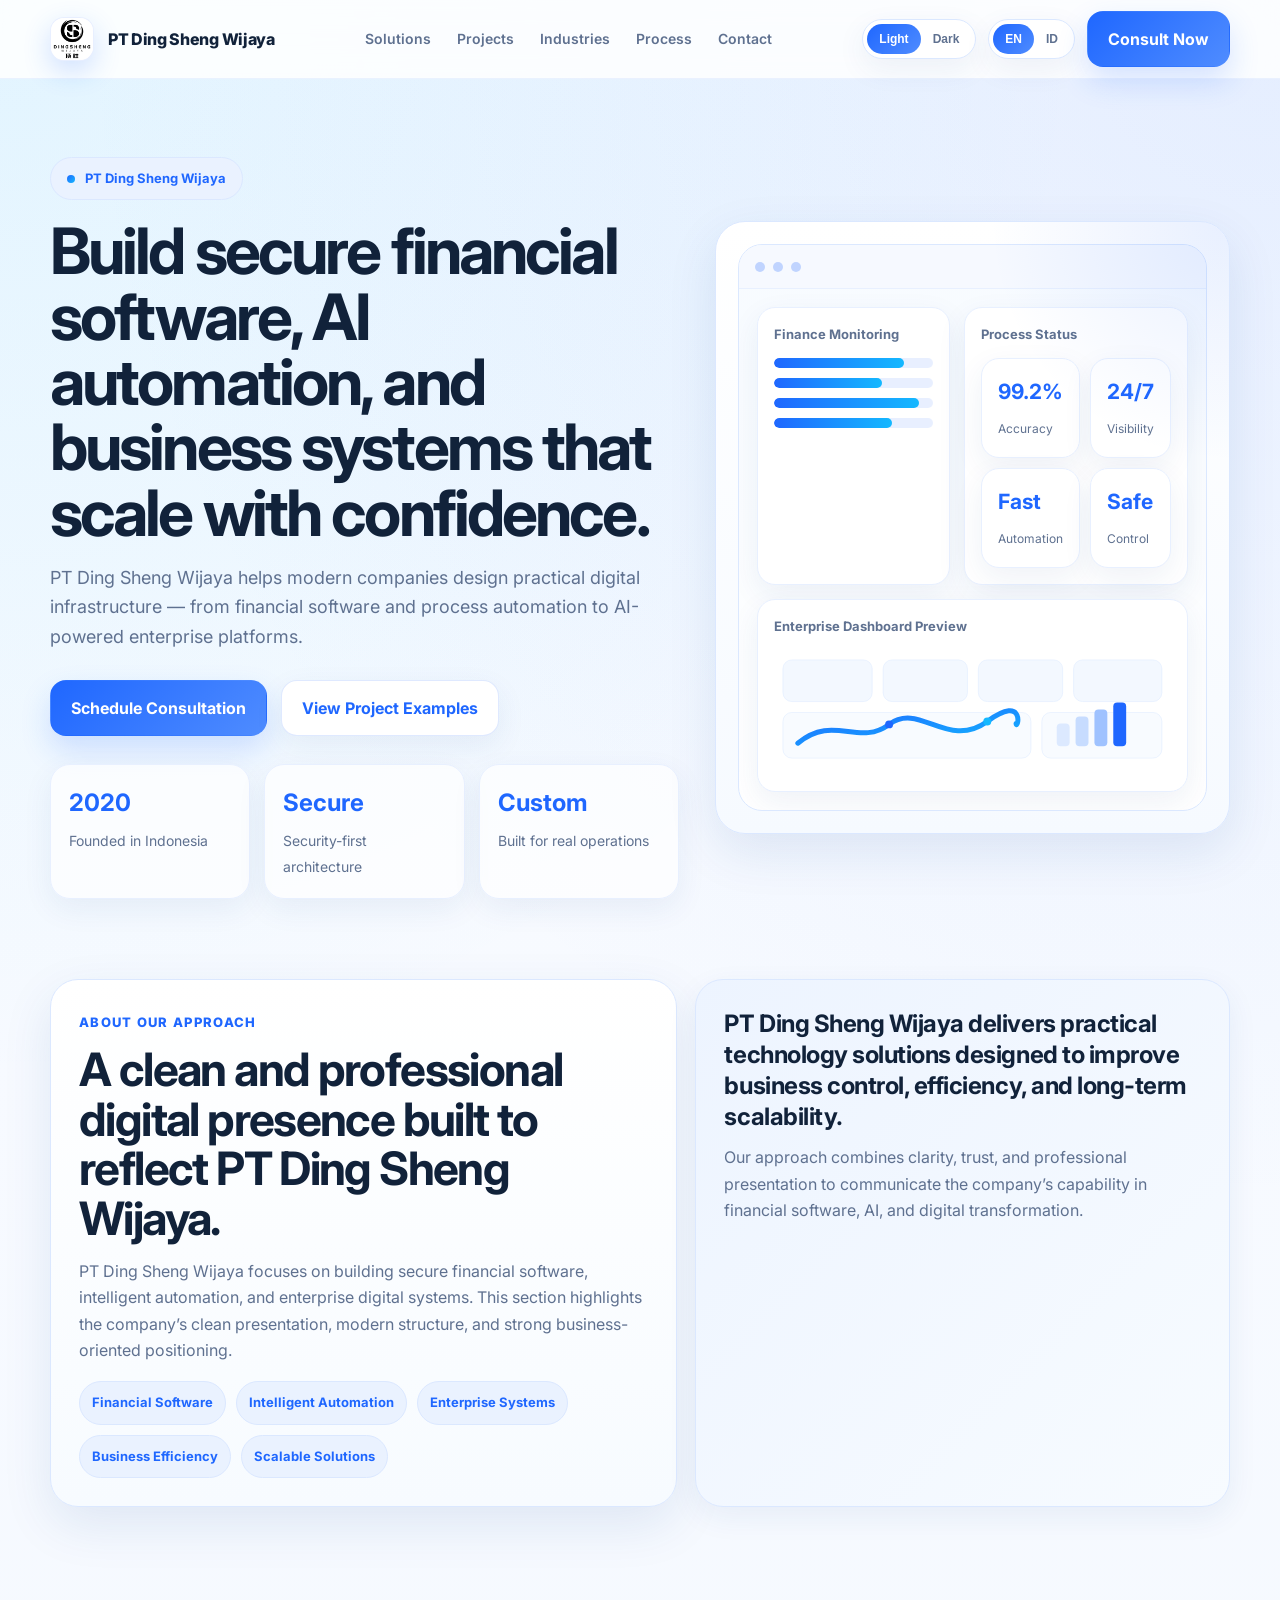
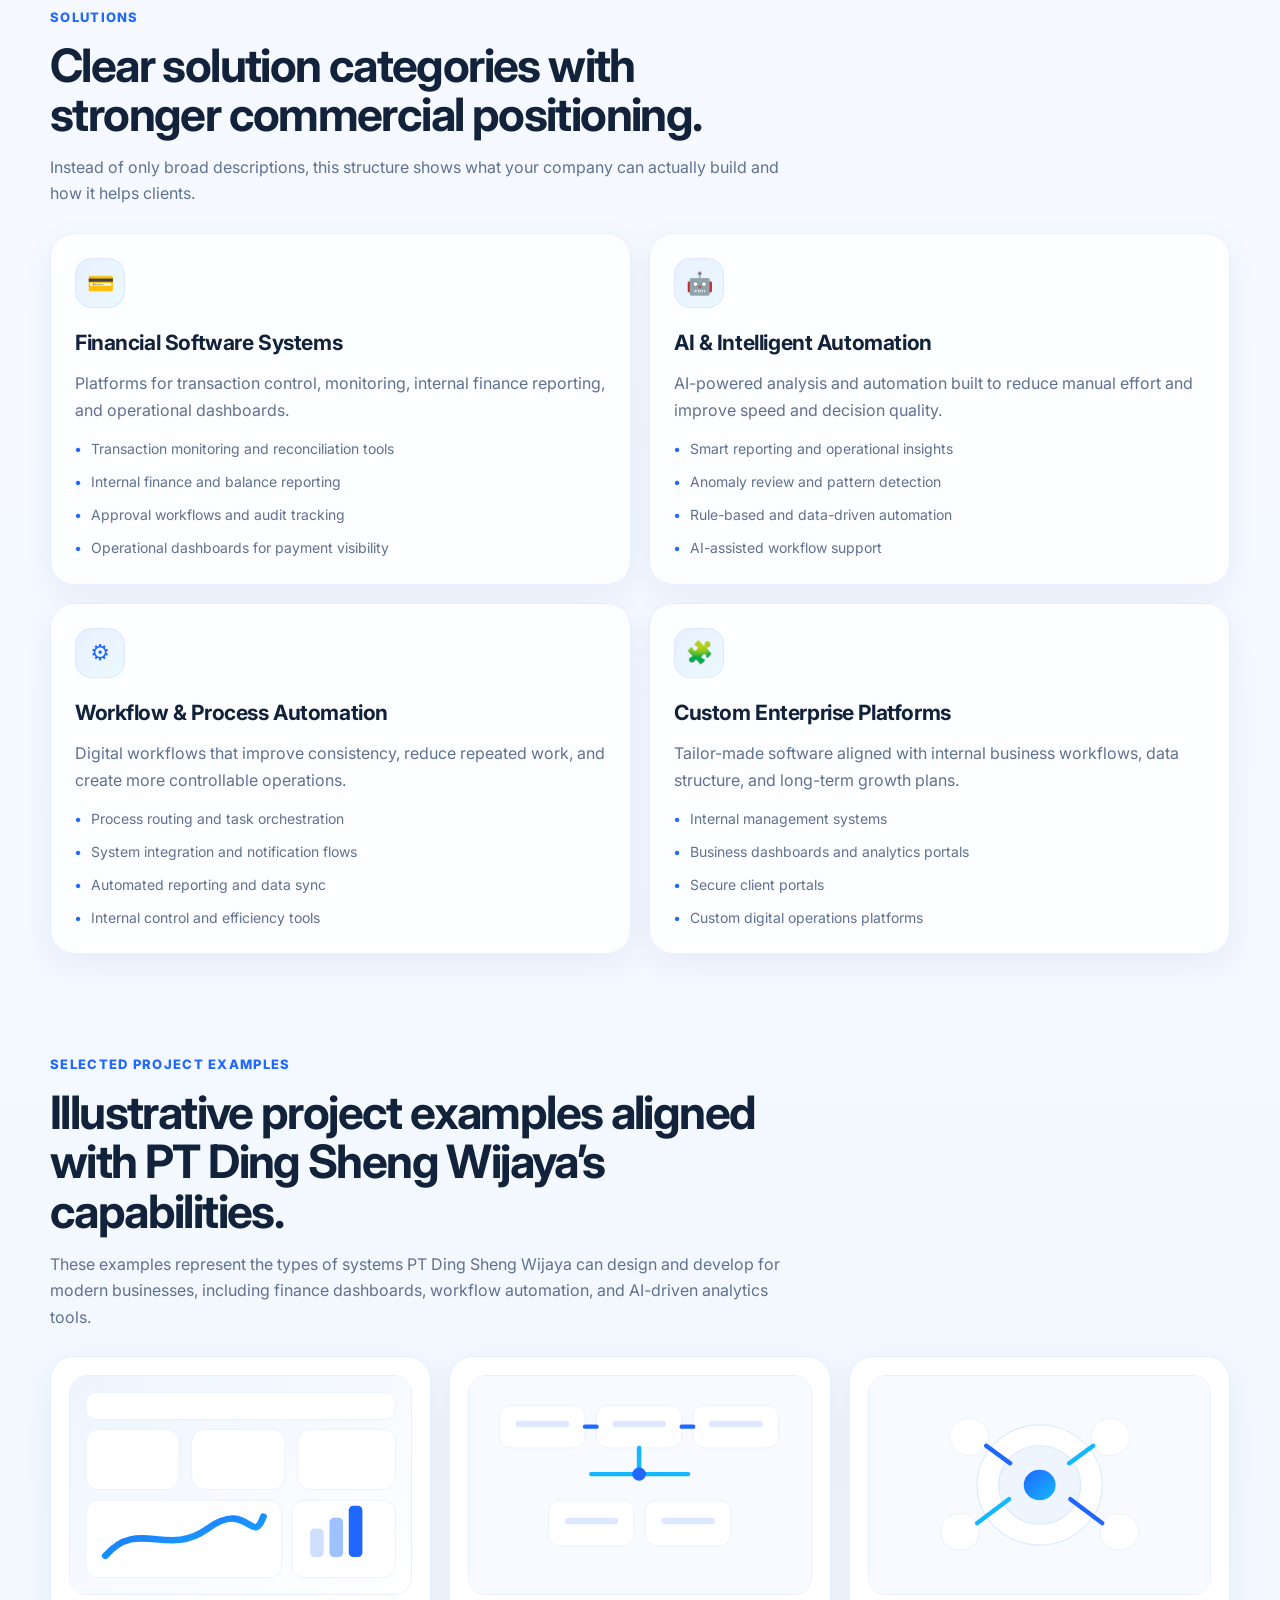
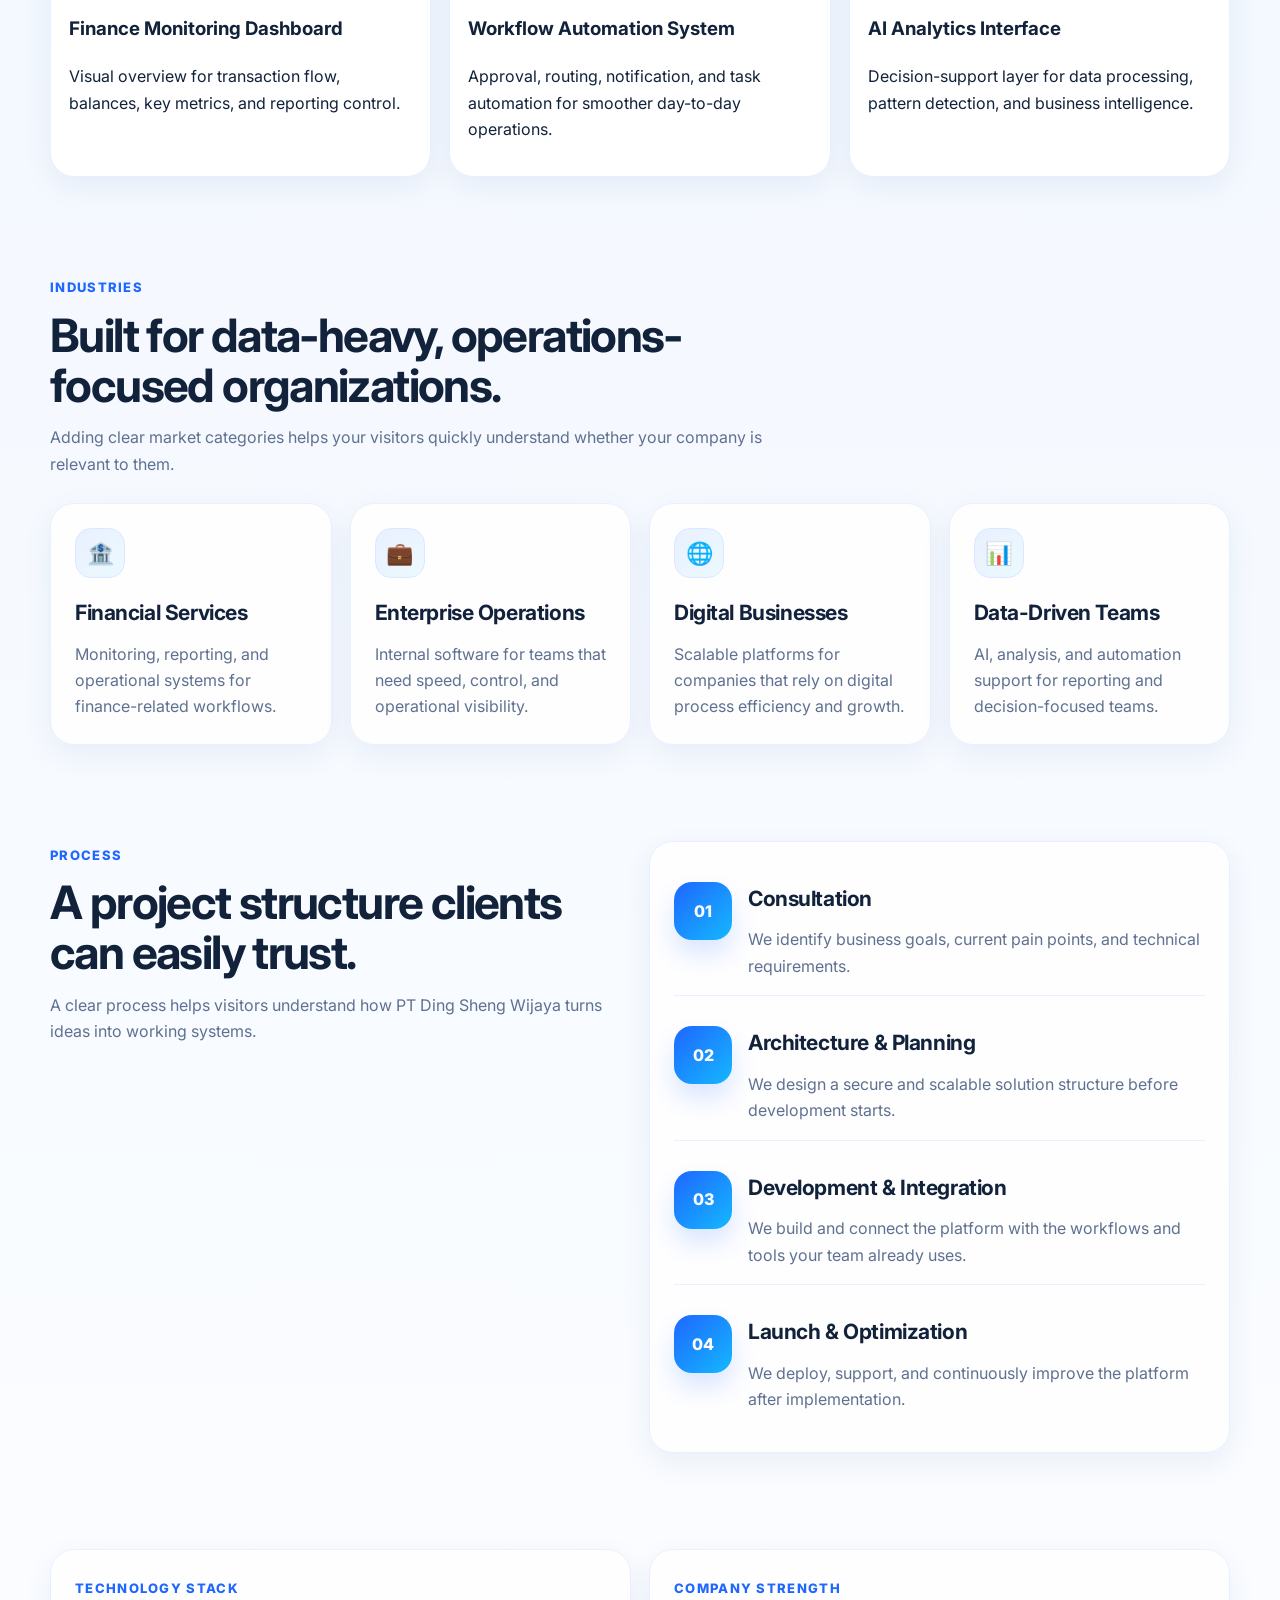
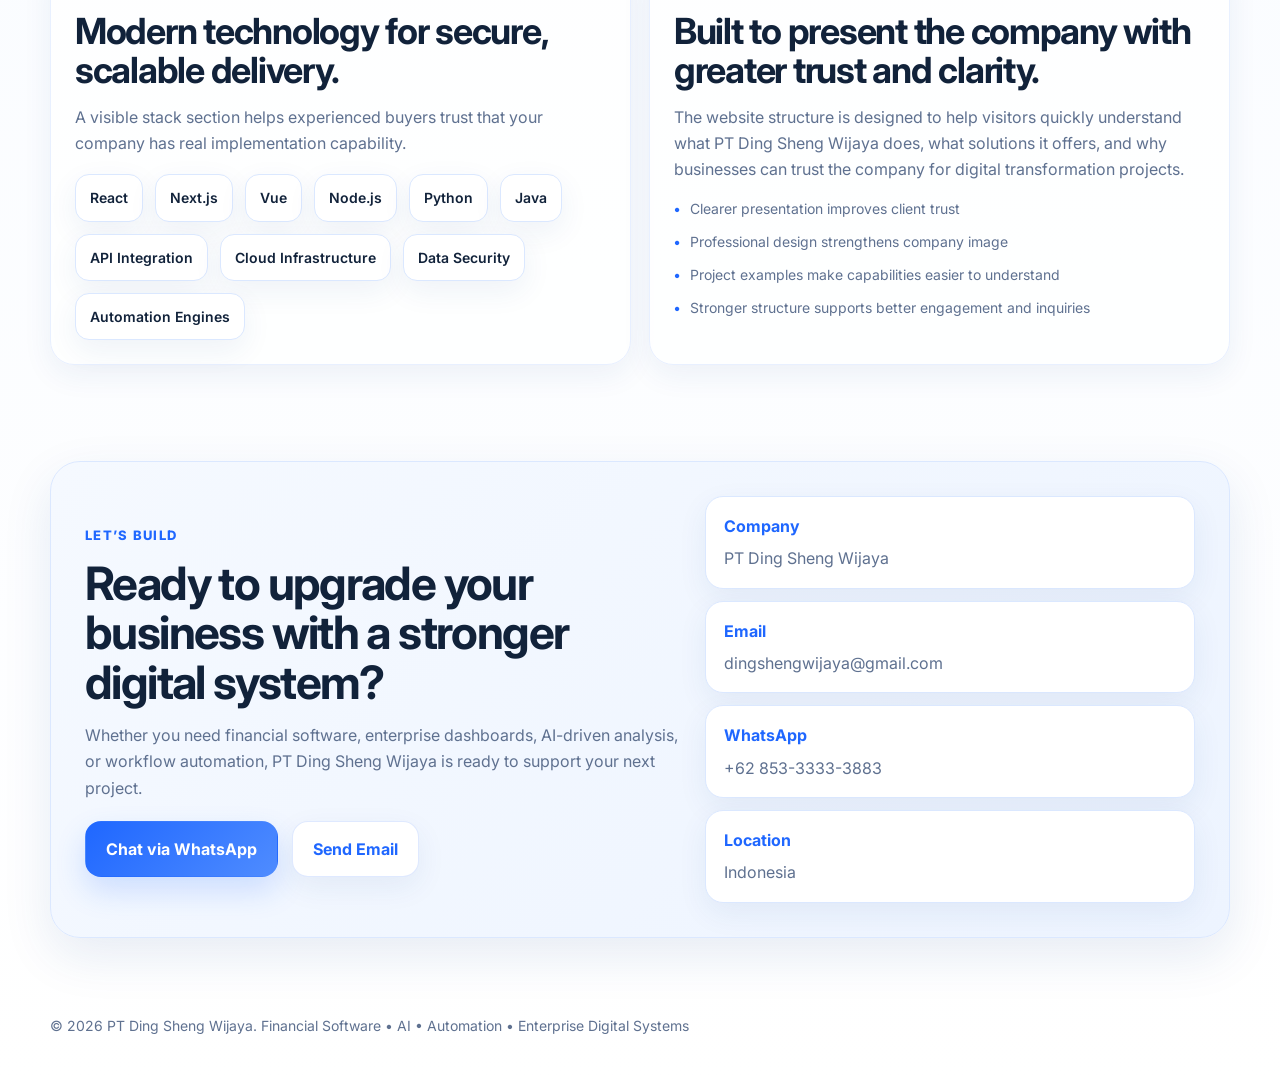
==== commit fa4ec1eb: "Integrate company logo into redesign header" ====
--- a/index.html
+++ b/index.html
@@ -140,10 +140,16 @@
       display: grid;
       place-items: center;
       color: white;
-      background: linear-gradient(135deg, var(--blue), var(--cyan));
+      background: #ffffff;
       box-shadow: 0 10px 28px rgba(31,103,255,0.20);
-      font-size: 15px;
-      font-weight: 800;
+      overflow: hidden;
+      border: 1px solid rgba(31,103,255,0.10);
+    }
+
+    .brand-mark img {
+      width: 100%;
+      height: 100%;
+      object-fit: cover;
     }
 
     .nav-links {
@@ -834,7 +840,7 @@
   <header>
     <div class="container nav">
       <a href="#top" class="brand">
-        <div class="brand-mark">DS</div>
+        <div class="brand-mark"><img src="./assets/dingsheng%20logo.jpg" alt="PT Ding Sheng Wijaya logo"></div>
         <div data-i18n="company_name">PT Ding Sheng Wijaya</div>
       </a>
 
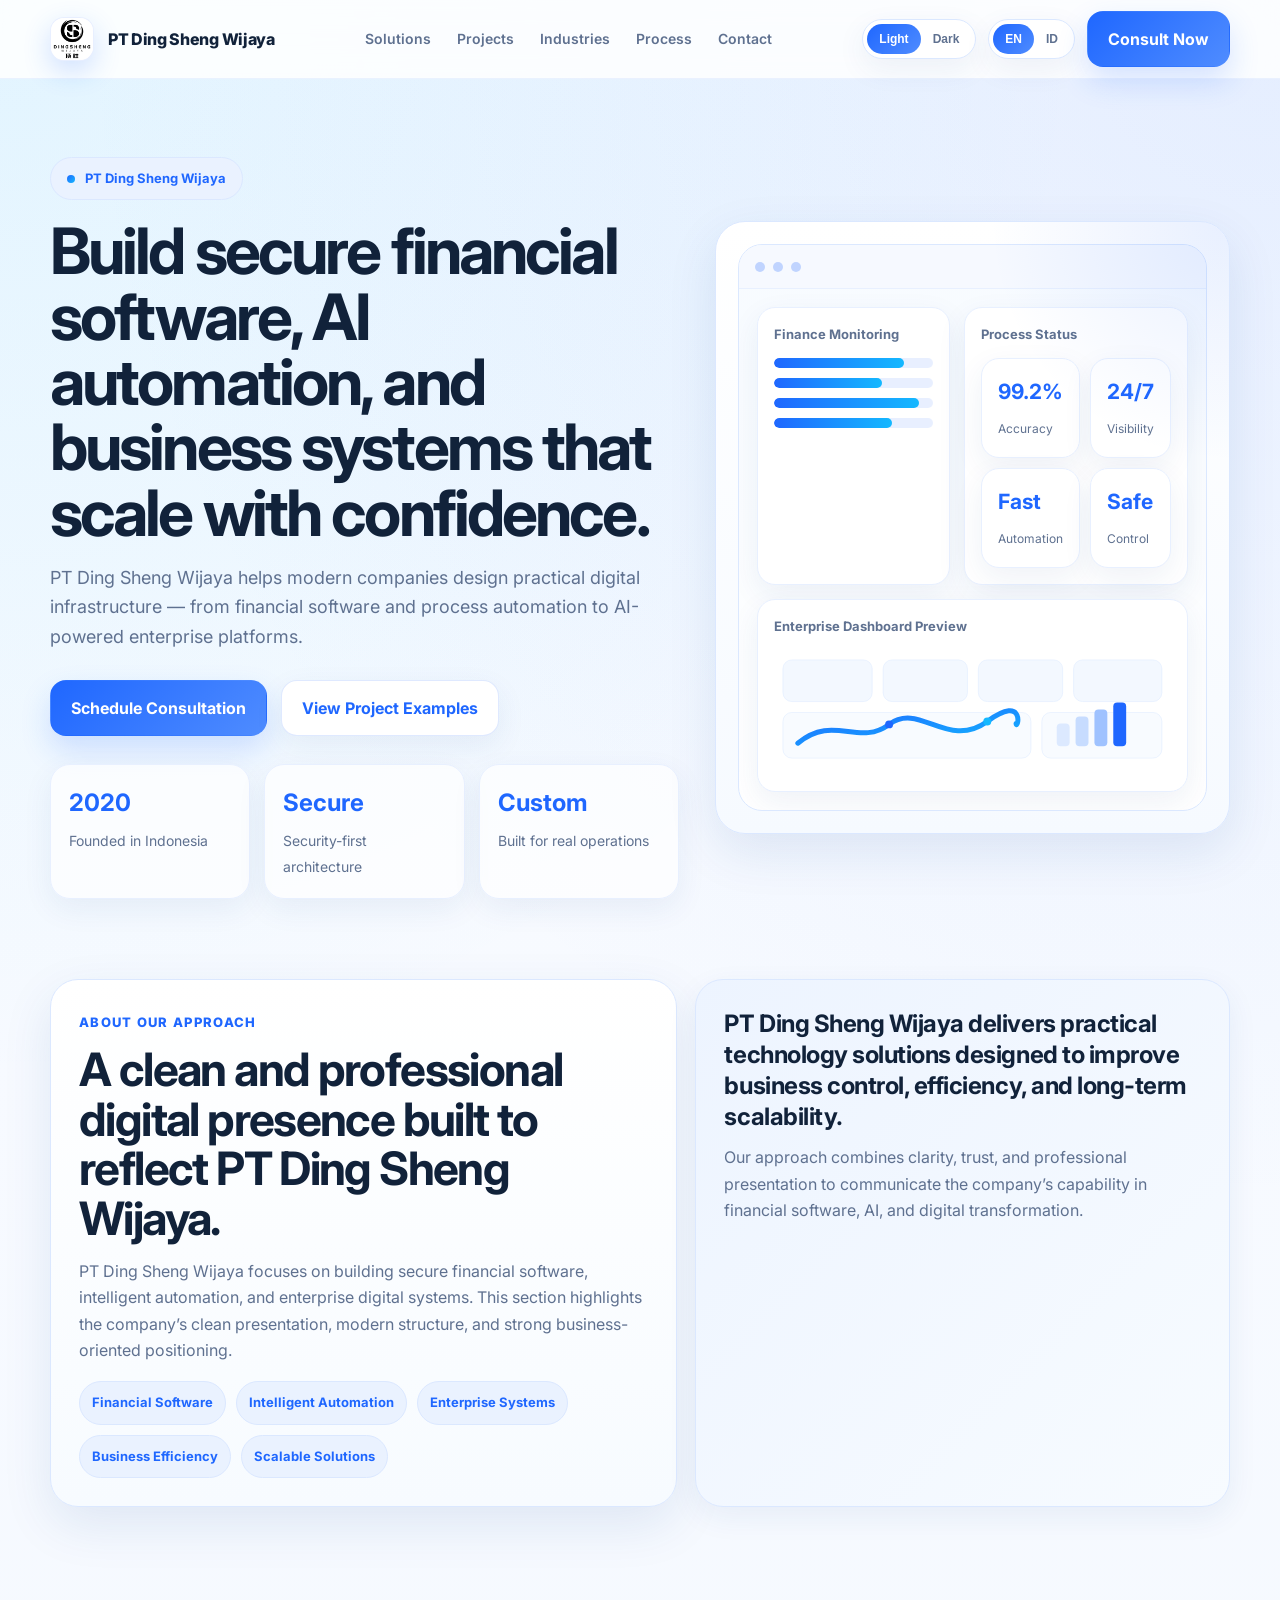
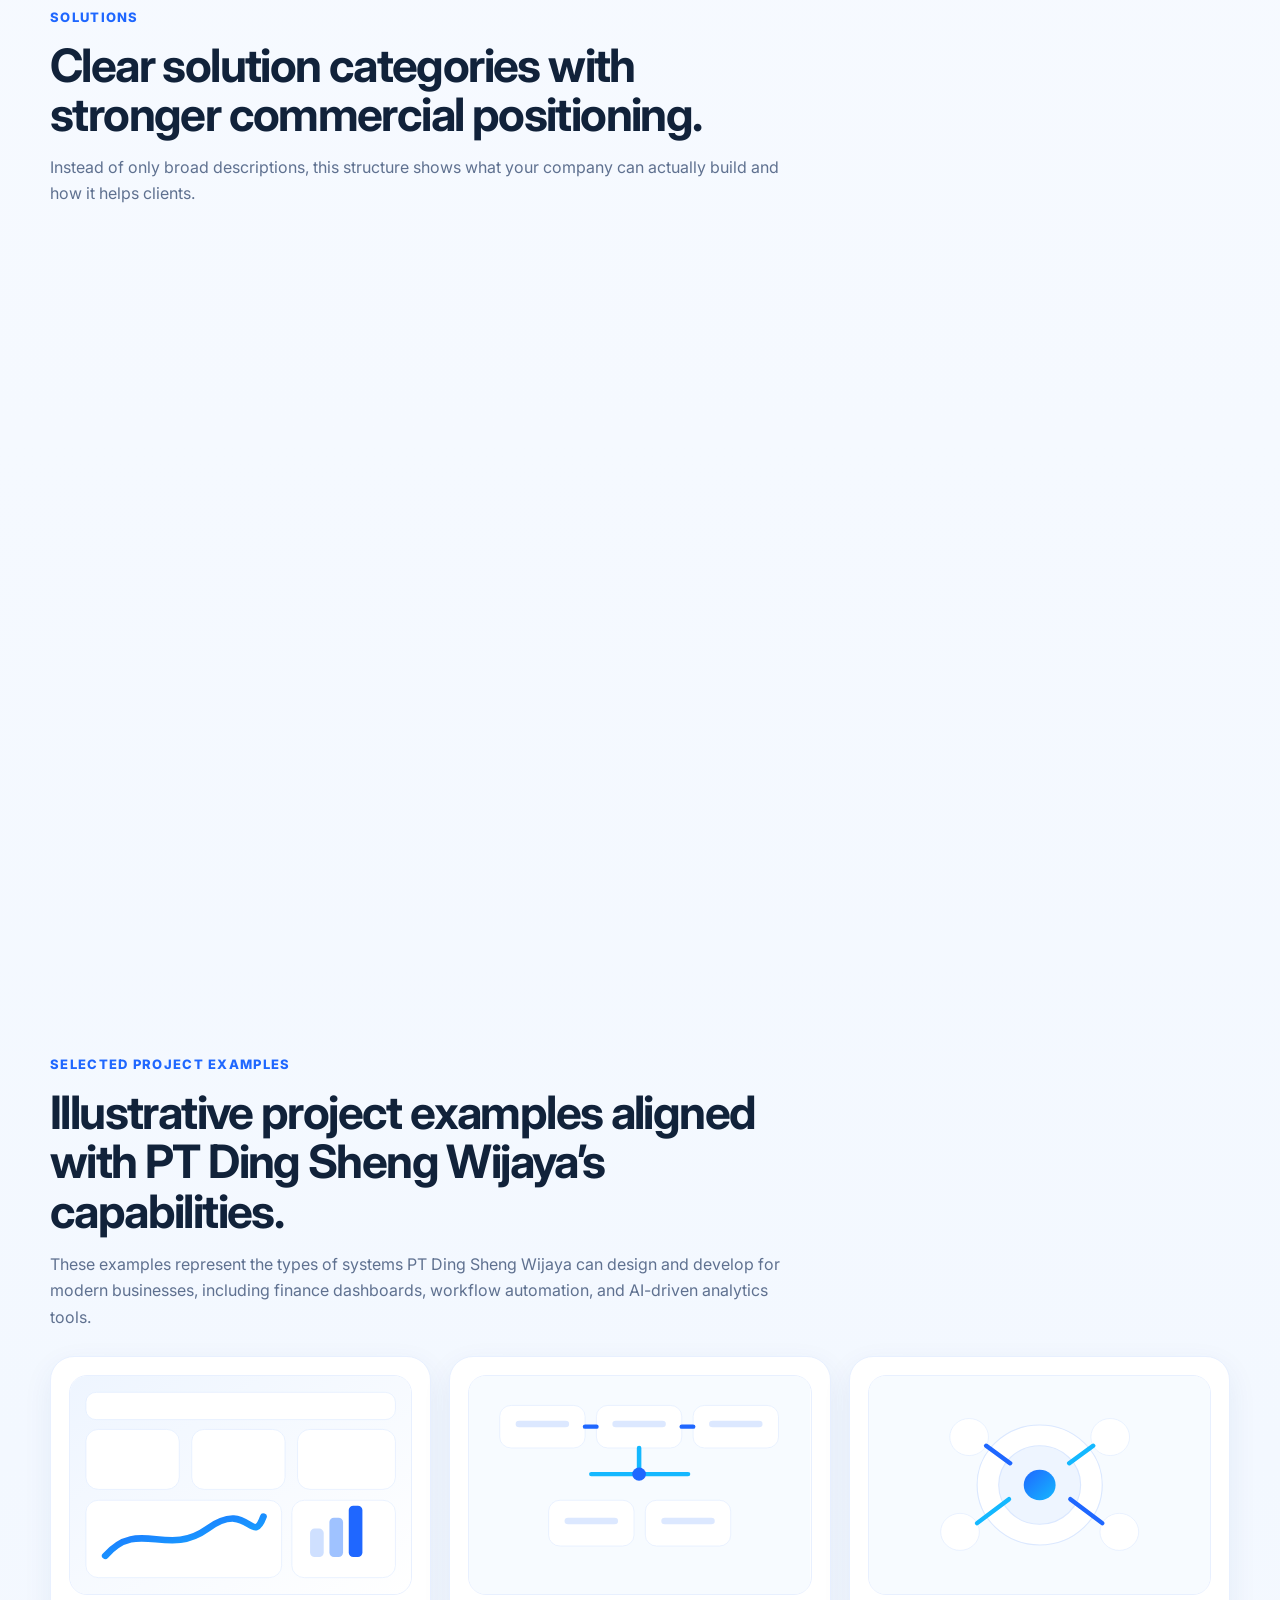
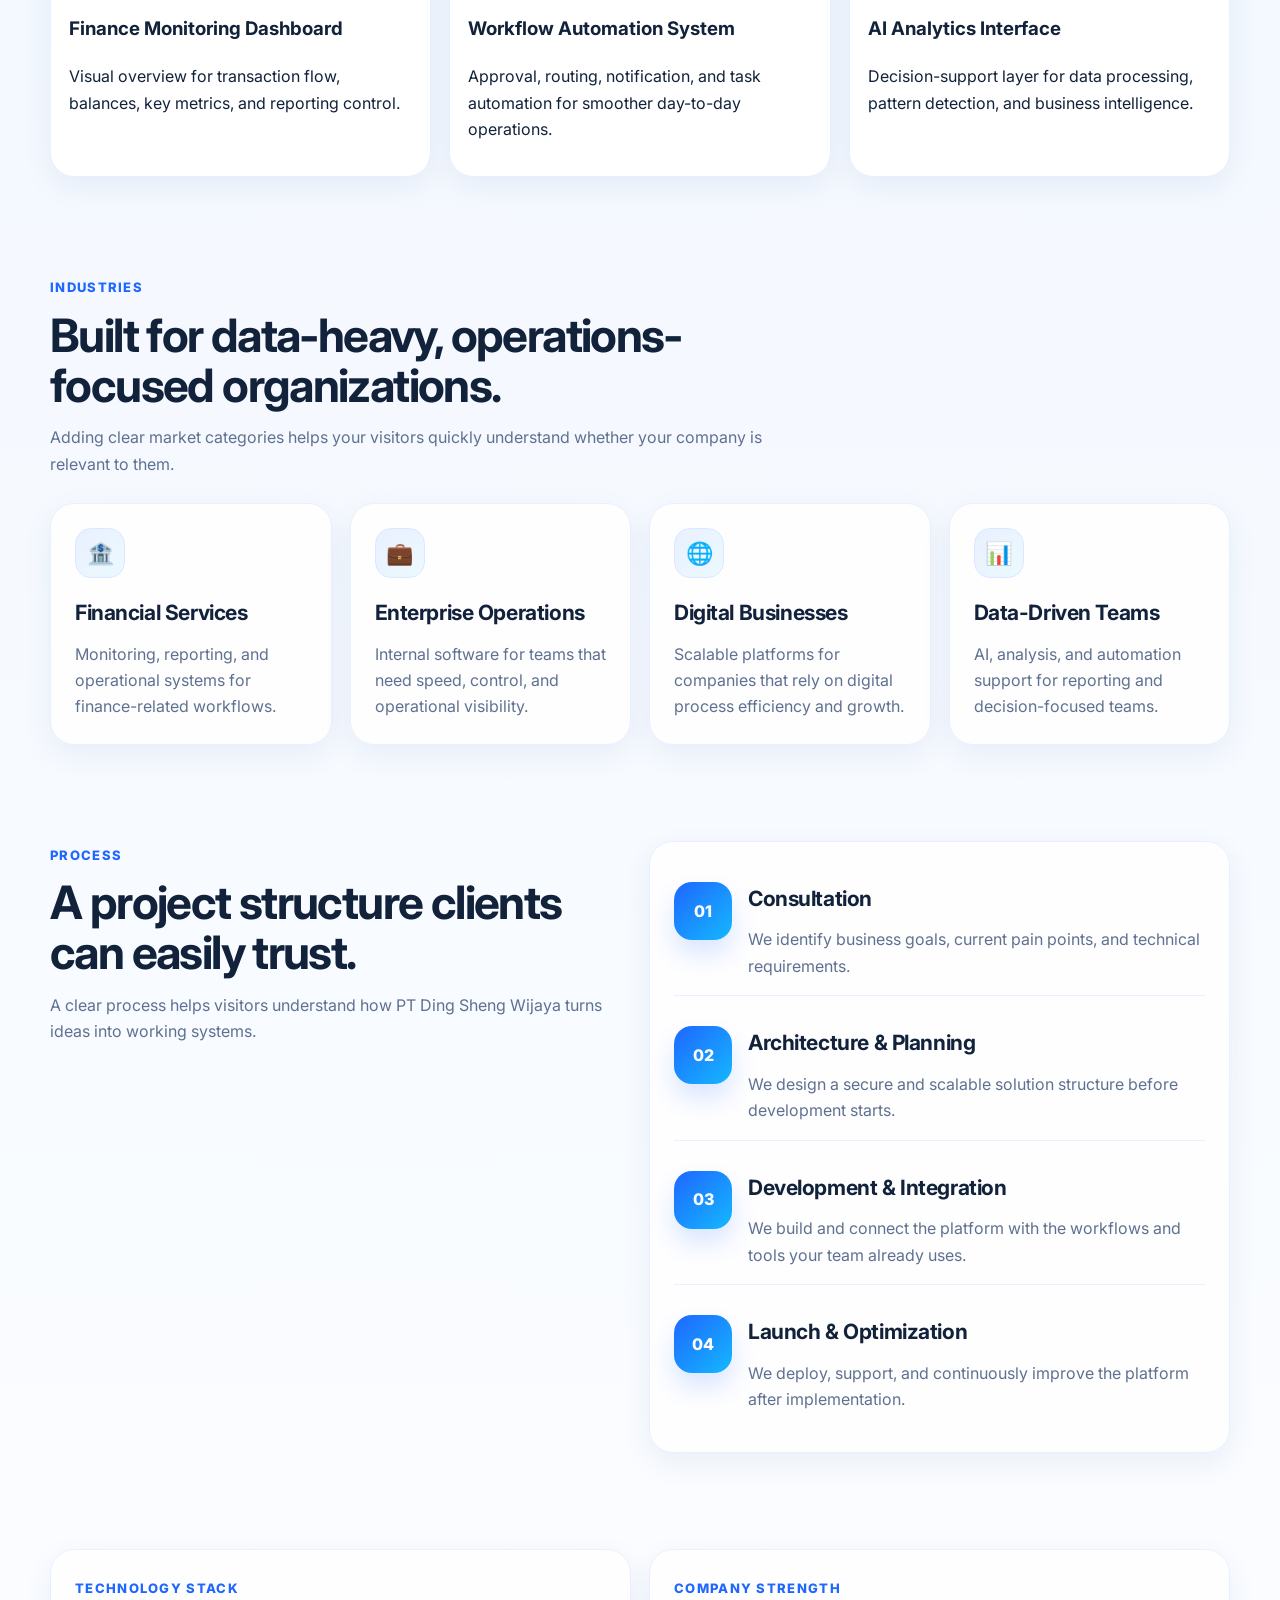
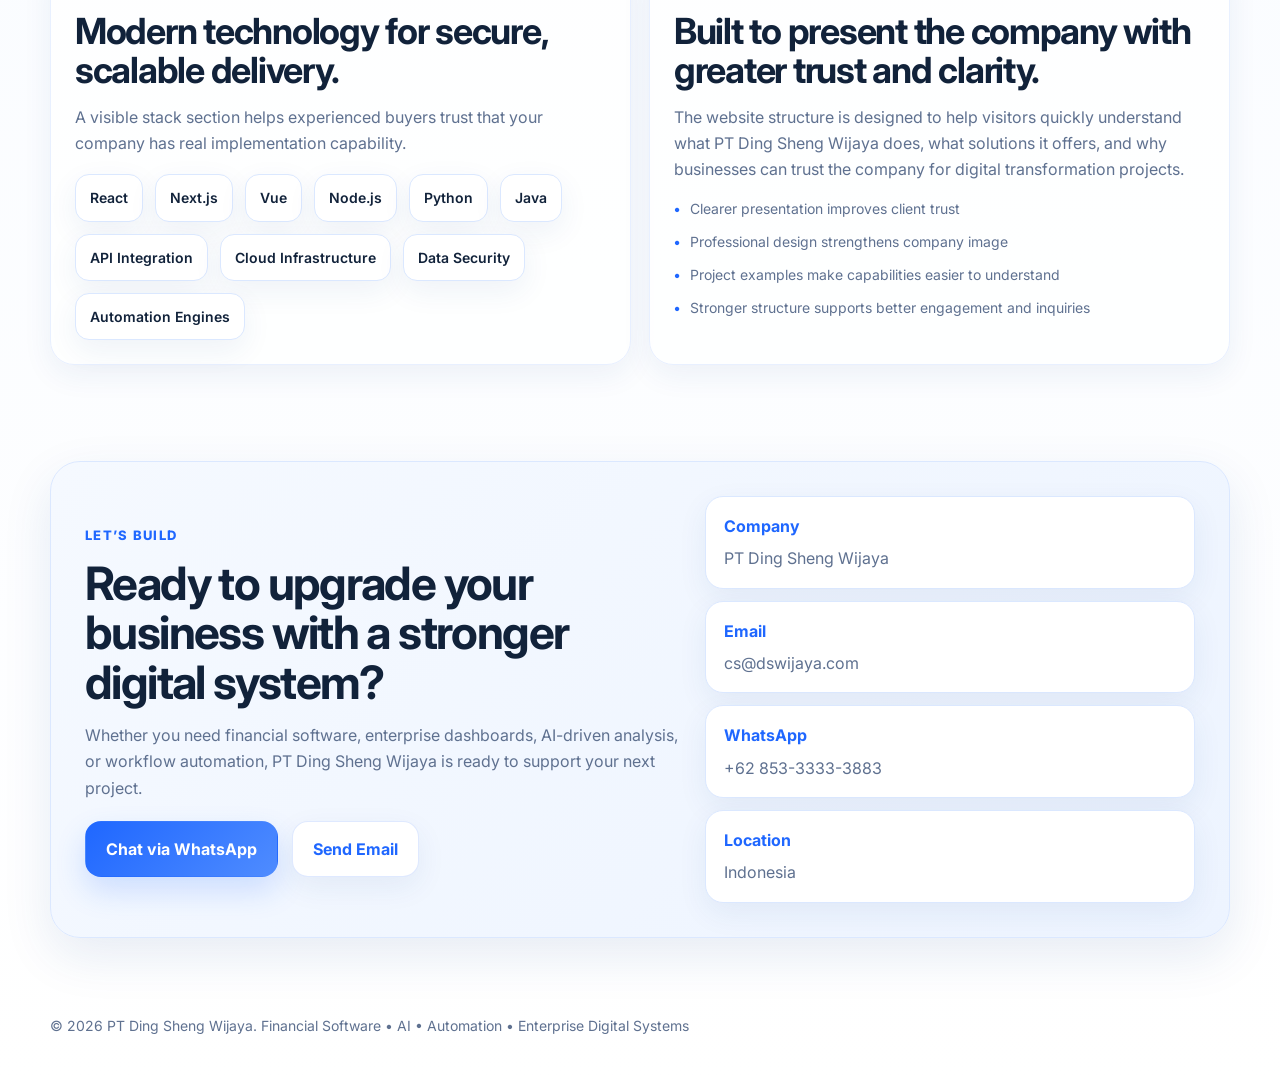
==== commit 8e8c9cf9: "Update contact email to cs@dswijaya.com" ====
--- a/index.html
+++ b/index.html
@@ -1253,7 +1253,7 @@
           <p class="lead" data-i18n="cta_desc">Whether you need financial software, enterprise dashboards, AI-driven analysis, or workflow automation, PT Ding Sheng Wijaya is ready to support your next project.</p>
           <div class="hero-actions" style="margin-top:20px; margin-bottom:0;">
             <a class="btn btn-primary" href="https://wa.me/62822888833?text=Hello%20PT%20Ding%20Sheng%20Wijaya%2C%20I%20would%20like%20to%20consult%20about%20your%20services." target="_blank" rel="noopener" data-i18n="chat_whatsapp">Chat via WhatsApp</a>
-            <a class="btn btn-secondary" href="mailto:dingshengwijaya@gmail.com?subject=Inquiry%20to%20PT%20Ding%20Sheng%20Wijaya" data-i18n="send_email">Send Email</a>
+            <a class="btn btn-secondary" href="mailto:cs@dswijaya.com?subject=Inquiry%20to%20PT%20Ding%20Sheng%20Wijaya" data-i18n="send_email">Send Email</a>
           </div>
         </div>
         <div class="contact-list">
@@ -1263,7 +1263,7 @@
           </div>
           <div class="contact-card">
             <strong data-i18n="email_label">Email</strong>
-            <p>dingshengwijaya@gmail.com</p>
+            <p>cs@dswijaya.com</p>
           </div>
           <div class="contact-card">
             <strong data-i18n="whatsapp_label">WhatsApp</strong>
